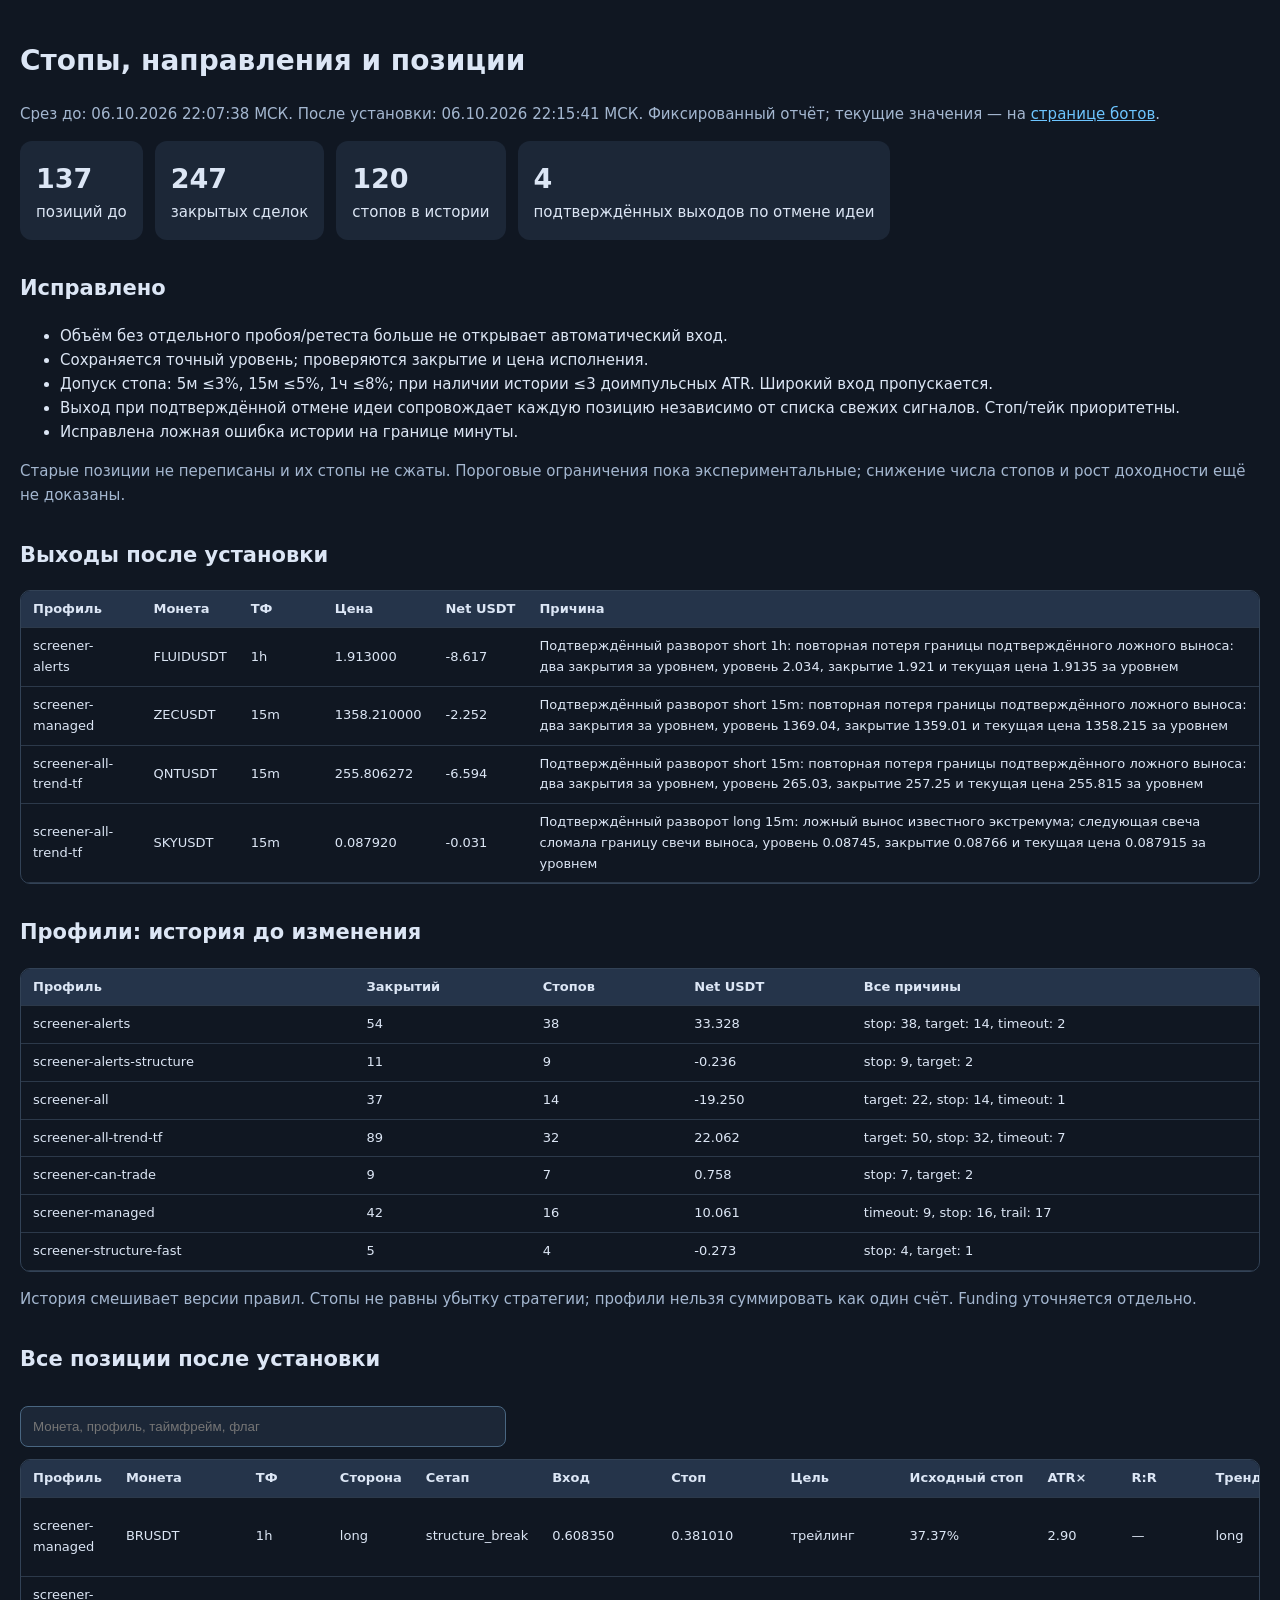
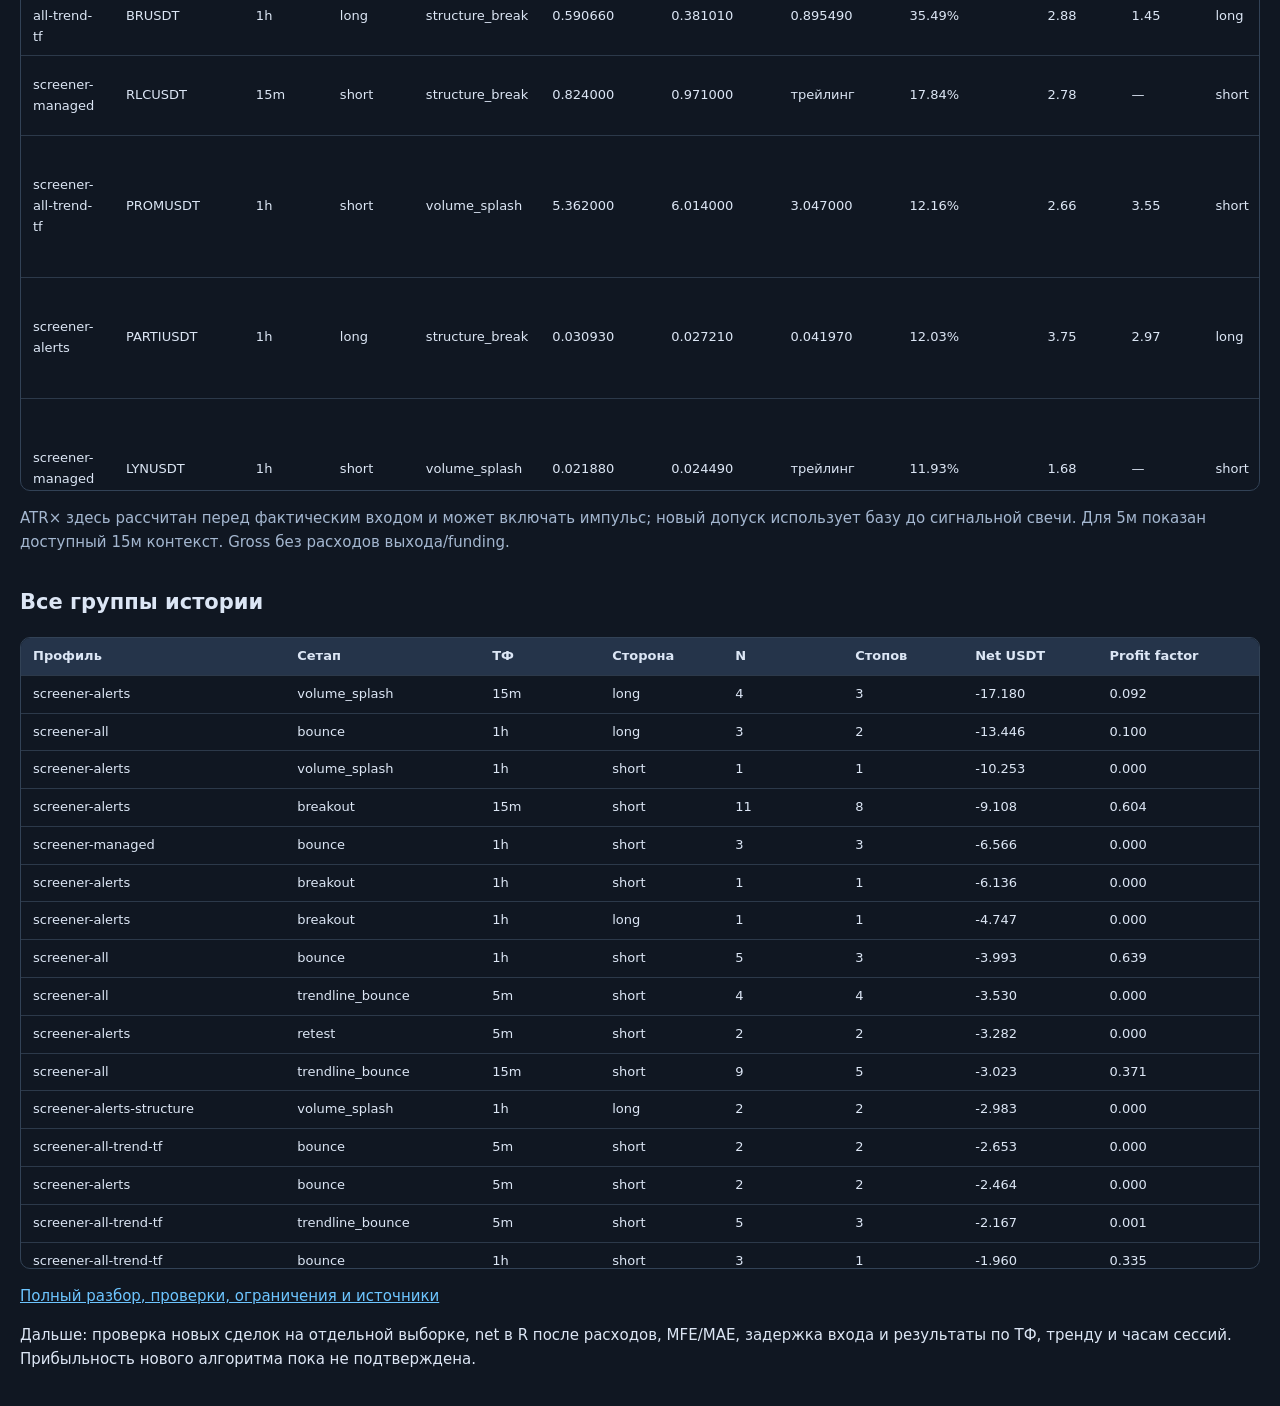
==== docs/position-review.html @ 9da2d91a "Propagate trigger levels, reject oversized chart setups and publish position audit" ====
<!doctype html><html lang="ru"><meta charset="utf-8"><meta name="viewport" content="width=device-width,initial-scale=1"><title>Проверка стопов и позиций</title><style>body{margin:0;background:#101722;color:#dce6f5;font:15px/1.6 system-ui}main{max-width:1440px;margin:auto;padding:20px}a{color:#6dc5ff}h1{font-size:28px}h2{font-size:21px;margin-top:32px}.cards{display:flex;gap:12px;flex-wrap:wrap}.card{padding:16px;background:#1c2737;border-radius:12px}.card b{display:block;font-size:27px}.scroll{overflow:auto;max-height:70vh;border:1px solid #324256;border-radius:10px}table{border-collapse:collapse;width:100%;font-size:13px}th{position:sticky;top:0;background:#25344a;text-align:left;white-space:nowrap}td,th{padding:8px 12px;border-bottom:1px solid #2c394a}td{min-width:60px}tbody tr:hover{background:#25344a}input{padding:12px;background:#1c2737;color:white;border:1px solid #496681;border-radius:8px;margin:12px 0;width:min(90%,460px)}.note{color:#a4b7d0}</style><script src="/nav.js"></script><main><h1>Стопы, направления и позиции</h1><p class="note">Срез до: 06.10.2026 22:07:38 МСК. После установки: 06.10.2026 22:15:41 МСК. Фиксированный отчёт; текущие значения — на <a href="/bots.html">странице ботов</a>.</p><div class="cards"><div class="card"><b>137</b>позиций до</div><div class="card"><b>247</b>закрытых сделок</div><div class="card"><b>120</b>стопов в истории</div><div class="card"><b>4</b>подтверждённых выходов по отмене идеи</div></div><h2>Исправлено</h2><ul><li>Объём без отдельного пробоя/ретеста больше не открывает автоматический вход.</li><li>Сохраняется точный уровень; проверяются закрытие и цена исполнения.</li><li>Допуск стопа: 5м ≤3%, 15м ≤5%, 1ч ≤8%; при наличии истории ≤3 доимпульсных ATR. Широкий вход пропускается.</li><li>Выход при подтверждённой отмене идеи сопровождает каждую позицию независимо от списка свежих сигналов. Стоп/тейк приоритетны.</li><li>Исправлена ложная ошибка истории на границе минуты.</li></ul><p class="note">Старые позиции не переписаны и их стопы не сжаты. Пороговые ограничения пока экспериментальные; снижение числа стопов и рост доходности ещё не доказаны.</p><h2>Выходы после установки</h2><div class="scroll"><table><thead><tr><th>Профиль</th><th>Монета</th><th>ТФ</th><th>Цена</th><th>Net USDT</th><th>Причина</th></tr></thead><tbody><tr><td>screener-alerts</td><td>FLUIDUSDT</td><td>1h</td><td>1.913000</td><td>-8.617</td><td>Подтверждённый разворот short 1h: повторная потеря границы подтверждённого ложного выноса: два закрытия за уровнем, уровень 2.034, закрытие 1.921 и текущая цена 1.9135 за уровнем</td></tr><tr><td>screener-managed</td><td>ZECUSDT</td><td>15m</td><td>1358.210000</td><td>-2.252</td><td>Подтверждённый разворот short 15m: повторная потеря границы подтверждённого ложного выноса: два закрытия за уровнем, уровень 1369.04, закрытие 1359.01 и текущая цена 1358.215 за уровнем</td></tr><tr><td>screener-all-trend-tf</td><td>QNTUSDT</td><td>15m</td><td>255.806272</td><td>-6.594</td><td>Подтверждённый разворот short 15m: повторная потеря границы подтверждённого ложного выноса: два закрытия за уровнем, уровень 265.03, закрытие 257.25 и текущая цена 255.815 за уровнем</td></tr><tr><td>screener-all-trend-tf</td><td>SKYUSDT</td><td>15m</td><td>0.087920</td><td>-0.031</td><td>Подтверждённый разворот long 15m: ложный вынос известного экстремума; следующая свеча сломала границу свечи выноса, уровень 0.08745, закрытие 0.08766 и текущая цена 0.087915 за уровнем</td></tr></tbody></table></div><h2>Профили: история до изменения</h2><div class="scroll"><table><thead><tr><th>Профиль</th><th>Закрытий</th><th>Стопов</th><th>Net USDT</th><th>Все причины</th></tr></thead><tbody><tr><td>screener-alerts</td><td>54</td><td>38</td><td>33.328</td><td>stop: 38, target: 14, timeout: 2</td></tr><tr><td>screener-alerts-structure</td><td>11</td><td>9</td><td>-0.236</td><td>stop: 9, target: 2</td></tr><tr><td>screener-all</td><td>37</td><td>14</td><td>-19.250</td><td>target: 22, stop: 14, timeout: 1</td></tr><tr><td>screener-all-trend-tf</td><td>89</td><td>32</td><td>22.062</td><td>target: 50, stop: 32, timeout: 7</td></tr><tr><td>screener-can-trade</td><td>9</td><td>7</td><td>0.758</td><td>stop: 7, target: 2</td></tr><tr><td>screener-managed</td><td>42</td><td>16</td><td>10.061</td><td>timeout: 9, stop: 16, trail: 17</td></tr><tr><td>screener-structure-fast</td><td>5</td><td>4</td><td>-0.273</td><td>stop: 4, target: 1</td></tr></tbody></table></div><p class="note">История смешивает версии правил. Стопы не равны убытку стратегии; профили нельзя суммировать как один счёт. Funding уточняется отдельно.</p><h2>Все позиции после установки</h2><input id="filter" placeholder="Монета, профиль, таймфрейм, флаг" aria-label="Фильтр позиций"><div id="positions"><div class="scroll"><table><thead><tr><th>Профиль</th><th>Монета</th><th>ТФ</th><th>Сторона</th><th>Сетап</th><th>Вход</th><th>Стоп</th><th>Цель</th><th>Исходный стоп</th><th>ATR×</th><th>R:R</th><th>Тренд</th><th>Gross USDT</th><th>Флаги</th></tr></thead><tbody><tr><td>screener-managed</td><td>BRUSDT</td><td>1h</td><td>long</td><td>structure_break</td><td>0.608350</td><td>0.381010</td><td>трейлинг</td><td>37.37%</td><td>2.90</td><td>—</td><td>long</td><td>-0.032</td><td>старый стоп шире нового лимита</td></tr><tr><td>screener-all-trend-tf</td><td>BRUSDT</td><td>1h</td><td>long</td><td>structure_break</td><td>0.590660</td><td>0.381010</td><td>0.895490</td><td>35.49%</td><td>2.88</td><td>1.45</td><td>long</td><td>0.119</td><td>старый стоп шире нового лимита</td></tr><tr><td>screener-managed</td><td>RLCUSDT</td><td>15m</td><td>short</td><td>structure_break</td><td>0.824000</td><td>0.971000</td><td>трейлинг</td><td>17.84%</td><td>2.78</td><td>—</td><td>short</td><td>0.011</td><td>старый стоп шире нового лимита</td></tr><tr><td>screener-all-trend-tf</td><td>PROMUSDT</td><td>1h</td><td>short</td><td>volume_splash</td><td>5.362000</td><td>6.014000</td><td>3.047000</td><td>12.16%</td><td>2.66</td><td>3.55</td><td>short</td><td>0.070</td><td>старый стоп шире нового лимита; старый вход только по объёму</td></tr><tr><td>screener-alerts</td><td>PARTIUSDT</td><td>1h</td><td>long</td><td>structure_break</td><td>0.030930</td><td>0.027210</td><td>0.041970</td><td>12.03%</td><td>3.75</td><td>2.97</td><td>long</td><td>6.973</td><td>старый стоп шире нового лимита; стоп &gt;3 ATR в срезе аудита</td></tr><tr><td>screener-managed</td><td>LYNUSDT</td><td>1h</td><td>short</td><td>volume_splash</td><td>0.021880</td><td>0.024490</td><td>трейлинг</td><td>11.93%</td><td>1.68</td><td>—</td><td>short</td><td>0.025</td><td>старый стоп шире нового лимита; старый вход только по объёму</td></tr><tr><td>screener-managed</td><td>ORCAUSDT</td><td>1h</td><td>long</td><td>volume_splash</td><td>2.880000</td><td>2.566000</td><td>трейлинг</td><td>10.90%</td><td>1.59</td><td>—</td><td>long</td><td>0.044</td><td>старый стоп шире нового лимита; старый вход только по объёму</td></tr><tr><td>screener-all-trend-tf</td><td>ORCAUSDT</td><td>1h</td><td>long</td><td>volume_splash</td><td>2.848000</td><td>2.566000</td><td>4.382000</td><td>9.90%</td><td>1.56</td><td>5.44</td><td>long</td><td>0.092</td><td>старый стоп шире нового лимита; старый вход только по объёму</td></tr><tr><td>screener-all-trend-tf</td><td>龙虾USDT</td><td>1h</td><td>long</td><td>breakout</td><td>0.056410</td><td>0.051190</td><td>0.066000</td><td>9.25%</td><td>1.94</td><td>1.84</td><td>long</td><td>0.031</td><td>старый стоп шире нового лимита</td></tr><tr><td>screener-managed</td><td>龙虾USDT</td><td>1h</td><td>long</td><td>breakout</td><td>0.056310</td><td>0.051190</td><td>трейлинг</td><td>9.09%</td><td>1.90</td><td>—</td><td>long</td><td>0.178</td><td>старый стоп шире нового лимита</td></tr><tr><td>screener-all-trend-tf</td><td>GRIFFAINUSDT</td><td>1h</td><td>long</td><td>volume_splash</td><td>0.024826</td><td>0.022762</td><td>0.038198</td><td>8.31%</td><td>1.59</td><td>6.48</td><td>long</td><td>0.002</td><td>старый стоп шире нового лимита; старый вход только по объёму</td></tr><tr><td>screener-all-trend-tf</td><td>CAPUSDT</td><td>1h</td><td>long</td><td>breakout</td><td>0.086320</td><td>0.079690</td><td>0.127020</td><td>7.68%</td><td>0.86</td><td>6.14</td><td>long</td><td>-0.066</td><td>нет перечисленных флагов</td></tr><tr><td>screener-managed</td><td>GRIFFAINUSDT</td><td>1h</td><td>long</td><td>volume_splash</td><td>0.024225</td><td>0.022762</td><td>трейлинг</td><td>6.04%</td><td>1.01</td><td>—</td><td>long</td><td>0.141</td><td>старый вход только по объёму</td></tr><tr><td>screener-alerts</td><td>MAGMAUSDT</td><td>1h</td><td>long</td><td>structure_break</td><td>0.215370</td><td>0.202600</td><td>0.263990</td><td>5.93%</td><td>1.49</td><td>3.81</td><td>flat</td><td>0.015</td><td>нет перечисленных флагов</td></tr><tr><td>screener-alerts-structure</td><td>MAGMAUSDT</td><td>1h</td><td>long</td><td>structure_break</td><td>0.215370</td><td>0.202600</td><td>0.263990</td><td>5.93%</td><td>1.49</td><td>3.81</td><td>flat</td><td>0.014</td><td>нет перечисленных флагов</td></tr><tr><td>screener-managed</td><td>TRBUSDT</td><td>1h</td><td>long</td><td>volume_splash</td><td>23.196000</td><td>21.854000</td><td>трейлинг</td><td>5.79%</td><td>1.83</td><td>—</td><td>long</td><td>0.000</td><td>старый вход только по объёму</td></tr><tr><td>screener-all-trend-tf</td><td>EDUUSDT</td><td>15m</td><td>long</td><td>breakout</td><td>0.068830</td><td>0.065330</td><td>0.077920</td><td>5.08%</td><td>1.98</td><td>2.60</td><td>long</td><td>0.049</td><td>старый стоп шире нового лимита</td></tr><tr><td>screener-all-trend-tf</td><td>PONSUSDT</td><td>1h</td><td>long</td><td>breakout</td><td>0.417300</td><td>0.397500</td><td>0.430000</td><td>4.74%</td><td>1.72</td><td>0.64</td><td>long</td><td>-0.000</td><td>нет перечисленных флагов</td></tr><tr><td>screener-all-trend-tf</td><td>NIGHTUSDT</td><td>15m</td><td>short</td><td>structure_break</td><td>0.048400</td><td>0.050490</td><td>0.045910</td><td>4.32%</td><td>3.31</td><td>1.19</td><td>flat</td><td>-0.004</td><td>стоп &gt;3 ATR в срезе аудита</td></tr><tr><td>screener-managed</td><td>NIGHTUSDT</td><td>15m</td><td>short</td><td>structure_break</td><td>0.048410</td><td>0.050490</td><td>трейлинг</td><td>4.30%</td><td>3.45</td><td>—</td><td>flat</td><td>-0.001</td><td>стоп &gt;3 ATR в срезе аудита</td></tr><tr><td>screener-managed</td><td>PONSUSDT</td><td>1h</td><td>long</td><td>breakout</td><td>0.414400</td><td>0.397500</td><td>трейлинг</td><td>4.08%</td><td>1.47</td><td>—</td><td>long</td><td>-0.051</td><td>нет перечисленных флагов</td></tr><tr><td>screener-managed</td><td>ETHFIUSDT</td><td>1h</td><td>long</td><td>breakout</td><td>0.773100</td><td>0.743800</td><td>трейлинг</td><td>3.79%</td><td>1.78</td><td>—</td><td>long</td><td>-0.009</td><td>нет перечисленных флагов</td></tr><tr><td>screener-all-trend-tf</td><td>METUSDT</td><td>1h</td><td>long</td><td>breakout</td><td>0.332400</td><td>0.320100</td><td>0.344400</td><td>3.70%</td><td>1.38</td><td>0.98</td><td>long</td><td>0.046</td><td>нет перечисленных флагов</td></tr><tr><td>screener-all-trend-tf</td><td>TRBUSDT</td><td>1h</td><td>long</td><td>volume_splash</td><td>23.126000</td><td>22.282000</td><td>24.498000</td><td>3.65%</td><td>1.45</td><td>1.63</td><td>long</td><td>0.015</td><td>старый вход только по объёму</td></tr><tr><td>screener-can-trade</td><td>LYNUSDT</td><td>1h</td><td>short</td><td>breakout</td><td>0.021800</td><td>0.022580</td><td>0.019133</td><td>3.58%</td><td>0.48</td><td>3.42</td><td>short</td><td>0.863</td><td>нет перечисленных флагов</td></tr><tr><td>screener-managed</td><td>QNTUSDT</td><td>15m</td><td>long</td><td>structure_break</td><td>261.330000</td><td>252.210000</td><td>трейлинг</td><td>3.49%</td><td>3.50</td><td>—</td><td>short</td><td>-0.001</td><td>стоп &gt;3 ATR в срезе аудита; против текущего EMA-тренда</td></tr><tr><td>screener-all-trend-tf</td><td>WLDUSDT</td><td>15m</td><td>short</td><td>structure_break</td><td>0.549100</td><td>0.568200</td><td>0.530200</td><td>3.48%</td><td>3.04</td><td>0.99</td><td>flat</td><td>-0.005</td><td>стоп &gt;3 ATR в срезе аудита</td></tr><tr><td>screener-all</td><td>AAVEUSDT</td><td>1h</td><td>short</td><td>bounce</td><td>183.160000</td><td>189.366408</td><td>177.850000</td><td>3.39%</td><td>2.35</td><td>0.86</td><td>flat</td><td>2.025</td><td>нет перечисленных флагов</td></tr><tr><td>screener-managed</td><td>TIAUSDT</td><td>15m</td><td>long</td><td>structure_break</td><td>0.474100</td><td>0.458400</td><td>трейлинг</td><td>3.31%</td><td>3.81</td><td>—</td><td>long</td><td>0.000</td><td>стоп &gt;3 ATR в срезе аудита</td></tr><tr><td>screener-managed</td><td>WLDUSDT</td><td>15m</td><td>short</td><td>structure_break</td><td>0.550000</td><td>0.568200</td><td>трейлинг</td><td>3.31%</td><td>2.90</td><td>—</td><td>flat</td><td>-0.007</td><td>нет перечисленных флагов</td></tr><tr><td>screener-all-trend-tf</td><td>APTUSDT</td><td>1h</td><td>long</td><td>retest</td><td>0.841500</td><td>0.813678</td><td>0.851700</td><td>3.31%</td><td>2.33</td><td>0.37</td><td>long</td><td>-0.003</td><td>нет перечисленных флагов</td></tr><tr><td>screener-all-trend-tf</td><td>TAOUSDT</td><td>1h</td><td>short</td><td>bounce</td><td>302.660000</td><td>311.938523</td><td>281.750000</td><td>3.07%</td><td>2.78</td><td>2.25</td><td>flat</td><td>-0.004</td><td>нет перечисленных флагов</td></tr><tr><td>screener-alerts</td><td>LYNUSDT</td><td>5m</td><td>short</td><td>breakout</td><td>0.021170</td><td>0.021780</td><td>0.019602</td><td>2.88%</td><td>2.02</td><td>2.57</td><td>short</td><td>3.104</td><td>нет перечисленных флагов</td></tr><tr><td>screener-managed</td><td>ZROUSDT</td><td>1h</td><td>long</td><td>retest</td><td>2.236200</td><td>2.172079</td><td>трейлинг</td><td>2.87%</td><td>1.18</td><td>—</td><td>long</td><td>0.040</td><td>нет перечисленных флагов</td></tr><tr><td>screener-managed</td><td>ARBUSDT</td><td>15m</td><td>long</td><td>structure_break</td><td>0.204120</td><td>0.198310</td><td>трейлинг</td><td>2.85%</td><td>3.28</td><td>—</td><td>long</td><td>0.007</td><td>стоп &gt;3 ATR в срезе аудита</td></tr><tr><td>screener-managed</td><td>MAGMAUSDT</td><td>15m</td><td>short</td><td>retest</td><td>0.215420</td><td>0.221521</td><td>трейлинг</td><td>2.83%</td><td>2.47</td><td>—</td><td>short</td><td>-0.013</td><td>нет перечисленных флагов</td></tr><tr><td>screener-managed</td><td>PENGUUSDT</td><td>15m</td><td>short</td><td>structure_break</td><td>0.009362</td><td>0.009627</td><td>трейлинг</td><td>2.83%</td><td>3.68</td><td>—</td><td>short</td><td>-0.003</td><td>стоп &gt;3 ATR в срезе аудита</td></tr><tr><td>screener-all-trend-tf</td><td>MAGMAUSDT</td><td>15m</td><td>short</td><td>retest</td><td>0.215430</td><td>0.221521</td><td>0.213207</td><td>2.83%</td><td>2.57</td><td>0.36</td><td>short</td><td>-0.013</td><td>нет перечисленных флагов</td></tr><tr><td>screener-all-trend-tf</td><td>USUSDT</td><td>15m</td><td>long</td><td>retest</td><td>0.014745</td><td>0.014332</td><td>0.015376</td><td>2.80%</td><td>0.93</td><td>1.53</td><td>long</td><td>-0.011</td><td>нет перечисленных флагов</td></tr><tr><td>screener-managed</td><td>SANDUSDT</td><td>15m</td><td>long</td><td>structure_break</td><td>0.066640</td><td>0.064810</td><td>трейлинг</td><td>2.75%</td><td>3.42</td><td>—</td><td>flat</td><td>-0.004</td><td>стоп &gt;3 ATR в срезе аудита</td></tr><tr><td>screener-managed</td><td>USUSDT</td><td>15m</td><td>long</td><td>retest</td><td>0.014726</td><td>0.014332</td><td>трейлинг</td><td>2.68%</td><td>0.89</td><td>—</td><td>long</td><td>-0.003</td><td>нет перечисленных флагов</td></tr><tr><td>screener-all-trend-tf</td><td>GRASSUSDT</td><td>1h</td><td>short</td><td>breakout</td><td>0.681800</td><td>0.699600</td><td>0.679750</td><td>2.61%</td><td>1.15</td><td>0.12</td><td>short</td><td>-0.000</td><td>нет перечисленных флагов</td></tr><tr><td>screener-all-trend-tf</td><td>VIRTUALUSDT</td><td>1h</td><td>short</td><td>breakout</td><td>0.813800</td><td>0.834900</td><td>0.805800</td><td>2.59%</td><td>2.07</td><td>0.38</td><td>short</td><td>0.024</td><td>нет перечисленных флагов</td></tr><tr><td>screener-all-trend-tf</td><td>ZROUSDT</td><td>1h</td><td>long</td><td>retest</td><td>2.217300</td><td>2.161700</td><td>2.374100</td><td>2.51%</td><td>1.04</td><td>2.82</td><td>long</td><td>0.085</td><td>нет перечисленных флагов</td></tr><tr><td>screener-managed</td><td>EDUUSDT</td><td>15m</td><td>long</td><td>retest</td><td>0.068740</td><td>0.067022</td><td>трейлинг</td><td>2.50%</td><td>0.83</td><td>—</td><td>long</td><td>0.053</td><td>нет перечисленных флагов</td></tr><tr><td>screener-all-trend-tf</td><td>ZECUSDT</td><td>15m</td><td>short</td><td>structure_break</td><td>1343.670000</td><td>1377.200000</td><td>1317.000000</td><td>2.50%</td><td>3.23</td><td>0.80</td><td>flat</td><td>-0.000</td><td>стоп &gt;3 ATR в срезе аудита</td></tr><tr><td>screener-all-trend-tf</td><td>PUMPUSDT</td><td>1h</td><td>short</td><td>breakout</td><td>0.006188</td><td>0.006340</td><td>0.006096</td><td>2.46%</td><td>1.22</td><td>0.61</td><td>short</td><td>-0.032</td><td>нет перечисленных флагов</td></tr><tr><td>screener-all-trend-tf</td><td>CRVUSDT</td><td>15m</td><td>short</td><td>structure_break</td><td>0.359500</td><td>0.368200</td><td>0.356500</td><td>2.42%</td><td>3.66</td><td>0.34</td><td>flat</td><td>-0.038</td><td>стоп &gt;3 ATR в срезе аудита</td></tr><tr><td>screener-managed</td><td>POLUSDT</td><td>15m</td><td>short</td><td>structure_break</td><td>0.107690</td><td>0.110200</td><td>трейлинг</td><td>2.33%</td><td>3.57</td><td>—</td><td>—</td><td>0.000</td><td>стоп &gt;3 ATR в срезе аудита</td></tr><tr><td>screener-alerts</td><td>CTUSDT</td><td>1h</td><td>short</td><td>retest</td><td>0.398204</td><td>0.407226</td><td>0.342032</td><td>2.27%</td><td>0.80</td><td>6.23</td><td>short</td><td>14.870</td><td>нет перечисленных флагов</td></tr><tr><td>screener-all-trend-tf</td><td>AEROUSDT</td><td>1h</td><td>short</td><td>volume_splash</td><td>0.803100</td><td>0.820300</td><td>0.756600</td><td>2.14%</td><td>1.37</td><td>2.70</td><td>short</td><td>-0.023</td><td>старый вход только по объёму</td></tr><tr><td>screener-all-trend-tf</td><td>PENGUUSDT</td><td>1h</td><td>short</td><td>breakout</td><td>0.009375</td><td>0.009573</td><td>0.009310</td><td>2.11%</td><td>1.55</td><td>0.33</td><td>short</td><td>0.004</td><td>нет перечисленных флагов</td></tr><tr><td>screener-all-trend-tf</td><td>FARTCOINUSDT</td><td>1h</td><td>short</td><td>breakout</td><td>0.172200</td><td>0.175729</td><td>0.170633</td><td>2.05%</td><td>1.17</td><td>0.44</td><td>short</td><td>0.021</td><td>нет перечисленных флагов</td></tr><tr><td>screener-managed</td><td>ASTERUSDT</td><td>1h</td><td>long</td><td>retest</td><td>0.741800</td><td>0.726804</td><td>трейлинг</td><td>2.02%</td><td>1.81</td><td>—</td><td>long</td><td>-0.011</td><td>нет перечисленных флагов</td></tr><tr><td>screener-all-trend-tf</td><td>TIAUSDT</td><td>15m</td><td>long</td><td>retest</td><td>0.480600</td><td>0.471166</td><td>0.484800</td><td>1.96%</td><td>1.76</td><td>0.45</td><td>long</td><td>0.000</td><td>нет перечисленных флагов</td></tr><tr><td>screener-managed</td><td>C98USDT</td><td>5m</td><td>short</td><td>breakout</td><td>0.017960</td><td>0.017960</td><td>трейлинг</td><td>1.95%</td><td>1.80</td><td>—</td><td>short</td><td>0.021</td><td>нет перечисленных флагов</td></tr><tr><td>screener-managed</td><td>AKEUSDT</td><td>1h</td><td>short</td><td>retest</td><td>0.029671</td><td>0.030243</td><td>трейлинг</td><td>1.93%</td><td>1.20</td><td>—</td><td>short</td><td>0.054</td><td>нет перечисленных флагов</td></tr><tr><td>screener-managed</td><td>METUSDT</td><td>1h</td><td>long</td><td>breakout</td><td>0.336900</td><td>0.330600</td><td>трейлинг</td><td>1.87%</td><td>0.61</td><td>—</td><td>long</td><td>-0.022</td><td>нет перечисленных флагов</td></tr><tr><td>screener-all-trend-tf</td><td>SUIUSDT</td><td>15m</td><td>short</td><td>retest</td><td>1.180100</td><td>1.201761</td><td>1.172867</td><td>1.84%</td><td>2.38</td><td>0.33</td><td>flat</td><td>-0.000</td><td>нет перечисленных флагов</td></tr><tr><td>screener-managed</td><td>GRASSUSDT</td><td>1h</td><td>short</td><td>breakout</td><td>0.687000</td><td>0.699600</td><td>трейлинг</td><td>1.83%</td><td>0.80</td><td>—</td><td>short</td><td>-0.015</td><td>нет перечисленных флагов</td></tr><tr><td>screener-all-trend-tf</td><td>ATOMUSDT</td><td>1h</td><td>short</td><td>retest</td><td>1.795000</td><td>1.827344</td><td>1.764000</td><td>1.80%</td><td>1.92</td><td>0.96</td><td>—</td><td>0.023</td><td>нет перечисленных флагов</td></tr><tr><td>screener-all-trend-tf</td><td>JUPUSDT</td><td>15m</td><td>long</td><td>retest</td><td>0.354900</td><td>0.348548</td><td>0.374100</td><td>1.79%</td><td>1.39</td><td>3.02</td><td>flat</td><td>-0.002</td><td>нет перечисленных флагов</td></tr><tr><td>screener-managed</td><td>VVVUSDT</td><td>1h</td><td>short</td><td>breakout</td><td>27.369000</td><td>27.858673</td><td>трейлинг</td><td>1.79%</td><td>1.01</td><td>—</td><td>short</td><td>-0.004</td><td>нет перечисленных флагов</td></tr><tr><td>screener-alerts</td><td>STRKUSDT</td><td>1h</td><td>short</td><td>breakout</td><td>0.051020</td><td>0.051900</td><td>0.047975</td><td>1.72%</td><td>1.17</td><td>3.46</td><td>short</td><td>-0.009</td><td>нет перечисленных флагов</td></tr><tr><td>screener-alerts-structure</td><td>STRKUSDT</td><td>1h</td><td>short</td><td>breakout</td><td>0.051020</td><td>0.051900</td><td>0.047975</td><td>1.72%</td><td>1.17</td><td>3.46</td><td>short</td><td>-0.009</td><td>нет перечисленных флагов</td></tr><tr><td>screener-managed</td><td>BOMEUSDT</td><td>15m</td><td>short</td><td>retest</td><td>0.000997</td><td>0.001014</td><td>трейлинг</td><td>1.66%</td><td>1.95</td><td>—</td><td>short</td><td>-0.015</td><td>нет перечисленных флагов</td></tr><tr><td>screener-managed</td><td>STRKUSDT</td><td>15m</td><td>short</td><td>retest</td><td>0.050710</td><td>0.051533</td><td>трейлинг</td><td>1.62%</td><td>2.18</td><td>—</td><td>short</td><td>-0.039</td><td>нет перечисленных флагов</td></tr><tr><td>screener-all-trend-tf</td><td>LSKUSDT</td><td>15m</td><td>short</td><td>retest</td><td>0.249940</td><td>0.253992</td><td>0.246470</td><td>1.62%</td><td>2.07</td><td>0.86</td><td>short</td><td>0.000</td><td>нет перечисленных флагов</td></tr><tr><td>screener-all-trend-tf</td><td>AVAXUSDT</td><td>15m</td><td>long</td><td>retest</td><td>11.524000</td><td>11.341574</td><td>11.691000</td><td>1.58%</td><td>2.35</td><td>0.92</td><td>flat</td><td>-0.029</td><td>нет перечисленных флагов</td></tr><tr><td>screener-all-trend-tf</td><td>JTOUSDT</td><td>15m</td><td>short</td><td>retest</td><td>0.551300</td><td>0.559990</td><td>0.549200</td><td>1.58%</td><td>1.30</td><td>0.24</td><td>short</td><td>0.010</td><td>нет перечисленных флагов</td></tr><tr><td>screener-managed</td><td>ETHUSDT</td><td>1h</td><td>long</td><td>bounce</td><td>2713.920000</td><td>2671.545578</td><td>трейлинг</td><td>1.56%</td><td>3.78</td><td>—</td><td>short</td><td>-2.003</td><td>стоп &gt;3 ATR в срезе аудита; против текущего EMA-тренда</td></tr><tr><td>screener-all</td><td>1000SHIBUSDT</td><td>1h</td><td>short</td><td>bounce</td><td>0.005966</td><td>0.006056</td><td>0.005492</td><td>1.50%</td><td>1.40</td><td>5.29</td><td>short</td><td>6.012</td><td>нет перечисленных флагов</td></tr><tr><td>screener-managed</td><td>VTHOUSDT</td><td>1h</td><td>long</td><td>retest</td><td>0.000725</td><td>0.000714</td><td>трейлинг</td><td>1.49%</td><td>0.44</td><td>—</td><td>flat</td><td>-0.011</td><td>нет перечисленных флагов</td></tr><tr><td>screener-managed</td><td>BTCUSDT</td><td>1h</td><td>long</td><td>retest</td><td>86238.000000</td><td>84955.218839</td><td>трейлинг</td><td>1.49%</td><td>3.67</td><td>—</td><td>short</td><td>-0.000</td><td>стоп &gt;3 ATR в срезе аудита; против текущего EMA-тренда</td></tr><tr><td>screener-all-trend-tf</td><td>ENAUSDT</td><td>1h</td><td>short</td><td>breakout</td><td>0.235650</td><td>0.239140</td><td>0.233660</td><td>1.48%</td><td>1.00</td><td>0.57</td><td>short</td><td>-0.044</td><td>нет перечисленных флагов</td></tr><tr><td>screener-all-trend-tf</td><td>POLUSDT</td><td>1h</td><td>short</td><td>breakout</td><td>0.107070</td><td>0.108643</td><td>0.105475</td><td>1.47%</td><td>1.26</td><td>1.01</td><td>—</td><td>-0.000</td><td>нет перечисленных флагов</td></tr><tr><td>screener-all-trend-tf</td><td>VVVUSDT</td><td>1h</td><td>short</td><td>breakout</td><td>27.478000</td><td>27.858673</td><td>27.178000</td><td>1.39%</td><td>0.76</td><td>0.79</td><td>short</td><td>0.015</td><td>нет перечисленных флагов</td></tr><tr><td>screener-all-trend-tf</td><td>STRKUSDT</td><td>15m</td><td>short</td><td>breakout</td><td>0.050970</td><td>0.051660</td><td>0.049580</td><td>1.35%</td><td>1.74</td><td>2.01</td><td>short</td><td>-0.014</td><td>нет перечисленных флагов</td></tr><tr><td>screener-managed</td><td>FETUSDT</td><td>15m</td><td>short</td><td>retest</td><td>0.241400</td><td>0.244637</td><td>трейлинг</td><td>1.34%</td><td>1.90</td><td>—</td><td>short</td><td>0.002</td><td>нет перечисленных флагов</td></tr><tr><td>screener-managed</td><td>JTOUSDT</td><td>15m</td><td>short</td><td>retest</td><td>0.552600</td><td>0.559990</td><td>трейлинг</td><td>1.34%</td><td>1.11</td><td>—</td><td>short</td><td>0.021</td><td>нет перечисленных флагов</td></tr><tr><td>screener-all-trend-tf</td><td>MUBARAKUSDT</td><td>5m</td><td>long</td><td>retest</td><td>0.076480</td><td>0.075474</td><td>0.076620</td><td>1.32%</td><td>2.74</td><td>0.14</td><td>long</td><td>-0.000</td><td>нет перечисленных флагов</td></tr><tr><td>screener-managed</td><td>LINKUSDT</td><td>15m</td><td>short</td><td>retest</td><td>13.925000</td><td>14.107132</td><td>трейлинг</td><td>1.31%</td><td>2.54</td><td>—</td><td>flat</td><td>-0.000</td><td>нет перечисленных флагов</td></tr><tr><td>screener-all</td><td>BTCUSDT</td><td>1h</td><td>long</td><td>bounce</td><td>85682.000000</td><td>84589.832636</td><td>86969.866667</td><td>1.27%</td><td>3.58</td><td>1.18</td><td>short</td><td>-0.462</td><td>стоп &gt;3 ATR в срезе аудита; против текущего EMA-тренда</td></tr><tr><td>screener-all-trend-tf</td><td>LTCUSDT</td><td>1h</td><td>short</td><td>breakout</td><td>68.980000</td><td>69.833147</td><td>67.965000</td><td>1.24%</td><td>1.96</td><td>1.19</td><td>short</td><td>-0.006</td><td>нет перечисленных флагов</td></tr><tr><td>screener-managed</td><td>PAXGUSDT</td><td>1h</td><td>long</td><td>bounce</td><td>4168.620000</td><td>4117.365787</td><td>трейлинг</td><td>1.23%</td><td>3.46</td><td>—</td><td>long</td><td>0.002</td><td>стоп &gt;3 ATR в срезе аудита</td></tr><tr><td>screener-managed</td><td>SUIUSDT</td><td>15m</td><td>short</td><td>retest</td><td>1.187400</td><td>1.201761</td><td>трейлинг</td><td>1.21%</td><td>2.35</td><td>—</td><td>flat</td><td>0.015</td><td>нет перечисленных флагов</td></tr><tr><td>screener-managed</td><td>XLMUSDT</td><td>15m</td><td>short</td><td>retest</td><td>0.213190</td><td>0.215763</td><td>трейлинг</td><td>1.21%</td><td>3.24</td><td>—</td><td>short</td><td>0.008</td><td>стоп &gt;3 ATR в срезе аудита</td></tr><tr><td>screener-managed</td><td>HYPEUSDT</td><td>15m</td><td>short</td><td>retest</td><td>91.819000</td><td>92.922270</td><td>трейлинг</td><td>1.20%</td><td>2.62</td><td>—</td><td>flat</td><td>0.012</td><td>нет перечисленных флагов</td></tr><tr><td>screener-managed</td><td>BNBUSDT</td><td>15m</td><td>short</td><td>retest</td><td>781.070000</td><td>790.380311</td><td>трейлинг</td><td>1.19%</td><td>5.90</td><td>—</td><td>short</td><td>0.003</td><td>стоп &gt;3 ATR в срезе аудита</td></tr><tr><td>screener-all-trend-tf</td><td>XAUTUSDT</td><td>1h</td><td>long</td><td>bounce</td><td>4158.720000</td><td>4109.310028</td><td>4209.570000</td><td>1.19%</td><td>3.43</td><td>1.03</td><td>long</td><td>0.175</td><td>стоп &gt;3 ATR в срезе аудита</td></tr><tr><td>screener-managed</td><td>UNIUSDT</td><td>15m</td><td>short</td><td>retest</td><td>8.781000</td><td>8.735795</td><td>трейлинг</td><td>1.18%</td><td>2.15</td><td>—</td><td>short</td><td>0.000</td><td>нет перечисленных флагов</td></tr><tr><td>screener-managed</td><td>DOGEUSDT</td><td>15m</td><td>short</td><td>retest</td><td>0.094140</td><td>0.095229</td><td>трейлинг</td><td>1.16%</td><td>2.88</td><td>—</td><td>short</td><td>0.013</td><td>нет перечисленных флагов</td></tr><tr><td>screener-managed</td><td>牛来USDT</td><td>15m</td><td>long</td><td>retest</td><td>0.079810</td><td>0.078911</td><td>трейлинг</td><td>1.13%</td><td>1.07</td><td>—</td><td>long</td><td>-0.032</td><td>нет перечисленных флагов</td></tr><tr><td>screener-all-trend-tf</td><td>VTHOUSDT</td><td>1h</td><td>long</td><td>retest</td><td>0.000722</td><td>0.000714</td><td>0.000778</td><td>1.12%</td><td>0.31</td><td>6.93</td><td>flat</td><td>0.000</td><td>нет перечисленных флагов</td></tr><tr><td>screener-managed</td><td>LDOUSDT</td><td>15m</td><td>long</td><td>retest</td><td>0.471800</td><td>0.466526</td><td>трейлинг</td><td>1.12%</td><td>1.22</td><td>—</td><td>long</td><td>-0.021</td><td>нет перечисленных флагов</td></tr><tr><td>screener-all-trend-tf</td><td>XLMUSDT</td><td>15m</td><td>short</td><td>retest</td><td>0.213430</td><td>0.215763</td><td>0.210610</td><td>1.09%</td><td>2.14</td><td>1.21</td><td>short</td><td>0.000</td><td>нет перечисленных флагов</td></tr><tr><td>screener-all-trend-tf</td><td>FETUSDT</td><td>15m</td><td>short</td><td>retest</td><td>0.242000</td><td>0.244637</td><td>0.227500</td><td>1.09%</td><td>1.44</td><td>5.50</td><td>short</td><td>0.001</td><td>нет перечисленных флагов</td></tr><tr><td>screener-all-trend-tf</td><td>BNBUSDT</td><td>15m</td><td>short</td><td>retest</td><td>781.930000</td><td>790.380311</td><td>765.245000</td><td>1.08%</td><td>4.99</td><td>1.97</td><td>short</td><td>0.356</td><td>стоп &gt;3 ATR в срезе аудита</td></tr><tr><td>screener-all-trend-tf</td><td>FILUSDT</td><td>1h</td><td>long</td><td>breakout</td><td>1.162900</td><td>1.150525</td><td>1.327600</td><td>1.06%</td><td>0.64</td><td>13.31</td><td>flat</td><td>-0.000</td><td>нет перечисленных флагов</td></tr><tr><td>screener-managed</td><td>FLUIDUSDT</td><td>15m</td><td>short</td><td>retest</td><td>1.921000</td><td>1.941406</td><td>трейлинг</td><td>1.06%</td><td>0.91</td><td>—</td><td>short</td><td>0.026</td><td>нет перечисленных флагов</td></tr><tr><td>screener-all-trend-tf</td><td>DASHUSDT</td><td>5m</td><td>short</td><td>retest</td><td>56.280000</td><td>56.874853</td><td>55.960000</td><td>1.06%</td><td>3.98</td><td>0.54</td><td>short</td><td>-0.000</td><td>стоп &gt;3 ATR в срезе аудита</td></tr><tr><td>screener-all-trend-tf</td><td>XPLUSDT</td><td>1h</td><td>short</td><td>breakout</td><td>0.090470</td><td>0.091420</td><td>0.089070</td><td>1.05%</td><td>0.84</td><td>1.47</td><td>short</td><td>-0.023</td><td>нет перечисленных флагов</td></tr><tr><td>screener-all-trend-tf</td><td>PAXGUSDT</td><td>1h</td><td>long</td><td>bounce</td><td>4160.730000</td><td>4117.365787</td><td>4215.983333</td><td>1.04%</td><td>3.06</td><td>1.27</td><td>long</td><td>0.000</td><td>стоп &gt;3 ATR в срезе аудита</td></tr><tr><td>screener-all-trend-tf</td><td>TRXUSDT</td><td>1h</td><td>long</td><td>bounce</td><td>0.336200</td><td>0.332826</td><td>0.339267</td><td>1.00%</td><td>5.05</td><td>0.91</td><td>flat</td><td>-0.309</td><td>стоп &gt;3 ATR в срезе аудита</td></tr><tr><td>screener-all-trend-tf</td><td>USELESSUSDT</td><td>5m</td><td>short</td><td>breakout</td><td>0.224810</td><td>0.226970</td><td>0.222575</td><td>0.96%</td><td>1.67</td><td>1.03</td><td>short</td><td>0.009</td><td>нет перечисленных флагов</td></tr><tr><td>screener-managed</td><td>USELESSUSDT</td><td>5m</td><td>short</td><td>breakout</td><td>0.224810</td><td>0.226970</td><td>трейлинг</td><td>0.96%</td><td>1.67</td><td>—</td><td>short</td><td>0.009</td><td>нет перечисленных флагов</td></tr><tr><td>screener-all-trend-tf</td><td>ETHFIUSDT</td><td>15m</td><td>long</td><td>breakout</td><td>0.774400</td><td>0.767040</td><td>0.777000</td><td>0.95%</td><td>0.98</td><td>0.35</td><td>long</td><td>-0.000</td><td>нет перечисленных флагов</td></tr><tr><td>screener-managed</td><td>APTUSDT</td><td>15m</td><td>long</td><td>retest</td><td>0.836200</td><td>0.828276</td><td>трейлинг</td><td>0.95%</td><td>1.13</td><td>—</td><td>long</td><td>0.002</td><td>нет перечисленных флагов</td></tr><tr><td>screener-all-trend-tf</td><td>BCHUSDT</td><td>1h</td><td>short</td><td>breakout</td><td>314.690000</td><td>317.602986</td><td>313.870000</td><td>0.93%</td><td>1.57</td><td>0.28</td><td>flat</td><td>-0.002</td><td>нет перечисленных флагов</td></tr><tr><td>screener-managed</td><td>HBARUSDT</td><td>15m</td><td>long</td><td>bounce</td><td>0.100650</td><td>0.099747</td><td>трейлинг</td><td>0.90%</td><td>2.09</td><td>—</td><td>long</td><td>0.002</td><td>нет перечисленных флагов</td></tr><tr><td>screener-all-trend-tf</td><td>牛来USDT</td><td>15m</td><td>long</td><td>retest</td><td>0.079600</td><td>0.078911</td><td>0.080454</td><td>0.87%</td><td>0.82</td><td>1.24</td><td>long</td><td>-0.019</td><td>нет перечисленных флагов</td></tr><tr><td>screener-managed</td><td>TRXUSDT</td><td>1h</td><td>long</td><td>bounce</td><td>0.336050</td><td>0.333153</td><td>трейлинг</td><td>0.86%</td><td>4.49</td><td>—</td><td>flat</td><td>-0.217</td><td>стоп &gt;3 ATR в срезе аудита</td></tr><tr><td>screener-managed</td><td>INJUSDT</td><td>1h</td><td>long</td><td>breakout</td><td>7.833000</td><td>7.766000</td><td>трейлинг</td><td>0.86%</td><td>0.61</td><td>—</td><td>long</td><td>0.001</td><td>нет перечисленных флагов</td></tr><tr><td>screener-all-trend-tf</td><td>AAVEUSDT</td><td>5m</td><td>long</td><td>retest</td><td>182.500000</td><td>180.944248</td><td>183.460000</td><td>0.85%</td><td>2.74</td><td>0.62</td><td>long</td><td>-0.002</td><td>нет перечисленных флагов</td></tr><tr><td>screener-all-trend-tf</td><td>OPUSDT</td><td>5m</td><td>short</td><td>retest</td><td>0.131460</td><td>0.132566</td><td>0.130910</td><td>0.84%</td><td>2.11</td><td>0.50</td><td>flat</td><td>-0.010</td><td>нет перечисленных флагов</td></tr><tr><td>screener-all-trend-tf</td><td>TRUMPUSDT</td><td>1h</td><td>short</td><td>breakout</td><td>2.012000</td><td>2.028758</td><td>1.994000</td><td>0.83%</td><td>0.85</td><td>1.07</td><td>short</td><td>0.008</td><td>нет перечисленных флагов</td></tr><tr><td>screener-all-trend-tf</td><td>HYPEUSDT</td><td>5m</td><td>short</td><td>retest</td><td>91.961000</td><td>92.719167</td><td>91.468000</td><td>0.82%</td><td>3.66</td><td>0.65</td><td>flat</td><td>0.000</td><td>стоп &gt;3 ATR в срезе аудита</td></tr><tr><td>screener-all</td><td>TRXUSDT</td><td>1h</td><td>long</td><td>bounce</td><td>0.334610</td><td>0.331854</td><td>0.339267</td><td>0.82%</td><td>5.65</td><td>1.69</td><td>flat</td><td>0.641</td><td>стоп &gt;3 ATR в срезе аудита</td></tr><tr><td>screener-all-trend-tf</td><td>LDOUSDT</td><td>15m</td><td>long</td><td>retest</td><td>0.470400</td><td>0.466526</td><td>0.474000</td><td>0.82%</td><td>0.89</td><td>0.93</td><td>long</td><td>-0.006</td><td>нет перечисленных флагов</td></tr><tr><td>screener-managed</td><td>MUBARAKUSDT</td><td>15m</td><td>long</td><td>breakout</td><td>0.076280</td><td>0.075655</td><td>трейлинг</td><td>0.82%</td><td>0.83</td><td>—</td><td>long</td><td>-0.015</td><td>нет перечисленных флагов</td></tr><tr><td>screener-managed</td><td>FILUSDT</td><td>1h</td><td>long</td><td>breakout</td><td>1.160000</td><td>1.150525</td><td>трейлинг</td><td>0.82%</td><td>0.49</td><td>—</td><td>flat</td><td>-0.022</td><td>нет перечисленных флагов</td></tr><tr><td>screener-managed</td><td>PUMPUSDT</td><td>5m</td><td>short</td><td>retest</td><td>0.006219</td><td>0.006268</td><td>трейлинг</td><td>0.79%</td><td>1.69</td><td>—</td><td>short</td><td>-0.006</td><td>нет перечисленных флагов</td></tr><tr><td>screener-alerts-structure</td><td>FLUIDUSDT</td><td>15m</td><td>short</td><td>breakout</td><td>1.927000</td><td>1.942000</td><td>1.864672</td><td>0.78%</td><td>0.66</td><td>4.16</td><td>short</td><td>0.041</td><td>нет перечисленных флагов</td></tr><tr><td>screener-all-trend-tf</td><td>FLUIDUSDT</td><td>15m</td><td>short</td><td>retest</td><td>1.927000</td><td>1.942000</td><td>1.801000</td><td>0.78%</td><td>0.66</td><td>8.40</td><td>short</td><td>0.035</td><td>нет перечисленных флагов</td></tr><tr><td>screener-all-trend-tf</td><td>ICPUSDT</td><td>5m</td><td>short</td><td>retest</td><td>3.422000</td><td>3.446839</td><td>3.404000</td><td>0.73%</td><td>3.02</td><td>0.72</td><td>short</td><td>-0.000</td><td>стоп &gt;3 ATR в срезе аудита</td></tr><tr><td>screener-managed</td><td>FARTCOINUSDT</td><td>5m</td><td>short</td><td>breakout</td><td>0.171500</td><td>0.172744</td><td>трейлинг</td><td>0.73%</td><td>1.91</td><td>—</td><td>short</td><td>-0.000</td><td>нет перечисленных флагов</td></tr><tr><td>screener-managed</td><td>UMAUSDT</td><td>5m</td><td>short</td><td>breakout</td><td>0.436000</td><td>0.436000</td><td>трейлинг</td><td>0.71%</td><td>1.59</td><td>—</td><td>short</td><td>0.008</td><td>нет перечисленных флагов</td></tr><tr><td>screener-all-trend-tf</td><td>ETHUSDT</td><td>1h</td><td>long</td><td>bounce</td><td>2701.590000</td><td>2682.557761</td><td>2779.000000</td><td>0.70%</td><td>1.55</td><td>4.07</td><td>short</td><td>-0.001</td><td>против текущего EMA-тренда</td></tr><tr><td>screener-alerts-structure</td><td>FLUIDUSDT</td><td>5m</td><td>short</td><td>breakout</td><td>1.921000</td><td>1.934328</td><td>1.870656</td><td>0.69%</td><td>1.88</td><td>3.78</td><td>short</td><td>0.026</td><td>нет перечисленных флагов</td></tr><tr><td>screener-all-trend-tf</td><td>INJUSDT</td><td>1h</td><td>long</td><td>breakout</td><td>7.820000</td><td>7.766000</td><td>7.925000</td><td>0.69%</td><td>0.50</td><td>1.94</td><td>long</td><td>0.000</td><td>нет перечисленных флагов</td></tr><tr><td>screener-all-trend-tf</td><td>RAYSOLUSDT</td><td>1h</td><td>long</td><td>volume_splash</td><td>2.204800</td><td>2.189600</td><td>2.557300</td><td>0.69%</td><td>0.38</td><td>23.19</td><td>long</td><td>-0.016</td><td>старый вход только по объёму</td></tr><tr><td>screener-managed</td><td>ICPUSDT</td><td>15m</td><td>short</td><td>retest</td><td>3.428000</td><td>3.451277</td><td>трейлинг</td><td>0.68%</td><td>1.23</td><td>—</td><td>short</td><td>0.009</td><td>нет перечисленных флагов</td></tr><tr><td>screener-all-trend-tf</td><td>ADAUSDT</td><td>5m</td><td>short</td><td>retest</td><td>0.271400</td><td>0.273176</td><td>0.270100</td><td>0.65%</td><td>2.18</td><td>0.73</td><td>short</td><td>0.009</td><td>нет перечисленных флагов</td></tr><tr><td>screener-all-trend-tf</td><td>BOMEUSDT</td><td>5m</td><td>short</td><td>retest</td><td>0.001010</td><td>0.001017</td><td>0.000996</td><td>0.65%</td><td>1.74</td><td>2.22</td><td>short</td><td>0.001</td><td>нет перечисленных флагов</td></tr><tr><td>screener-managed</td><td>SOLUSDT</td><td>5m</td><td>long</td><td>retest</td><td>120.750000</td><td>119.975008</td><td>трейлинг</td><td>0.64%</td><td>3.50</td><td>—</td><td>long</td><td>-0.004</td><td>стоп &gt;3 ATR в срезе аудита</td></tr><tr><td>screener-all</td><td>PAXGUSDT</td><td>1h</td><td>long</td><td>bounce</td><td>4136.770000</td><td>4111.304126</td><td>4215.983333</td><td>0.62%</td><td>3.83</td><td>3.11</td><td>long</td><td>2.103</td><td>стоп &gt;3 ATR в срезе аудита</td></tr><tr><td>screener-all-trend-tf</td><td>NEARUSDT</td><td>5m</td><td>short</td><td>retest</td><td>5.061000</td><td>5.088908</td><td>5.003000</td><td>0.55%</td><td>1.43</td><td>2.08</td><td>flat</td><td>-0.003</td><td>нет перечисленных флагов</td></tr><tr><td>screener-managed</td><td>LTCUSDT</td><td>1h</td><td>short</td><td>breakout</td><td>69.460000</td><td>69.833147</td><td>трейлинг</td><td>0.54%</td><td>0.83</td><td>—</td><td>short</td><td>-0.010</td><td>нет перечисленных флагов</td></tr><tr><td>screener-managed</td><td>XMRUSDT</td><td>5m</td><td>short</td><td>retest</td><td>559.220000</td><td>561.959300</td><td>трейлинг</td><td>0.49%</td><td>2.21</td><td>—</td><td>short</td><td>-0.001</td><td>нет перечисленных флагов</td></tr><tr><td>screener-managed</td><td>VIRTUALUSDT</td><td>5m</td><td>short</td><td>breakout</td><td>0.811000</td><td>0.814808</td><td>трейлинг</td><td>0.47%</td><td>2.01</td><td>—</td><td>short</td><td>0.007</td><td>нет перечисленных флагов</td></tr><tr><td>screener-all-trend-tf</td><td>SOLUSDT</td><td>5m</td><td>short</td><td>bounce</td><td>121.180000</td><td>121.734079</td><td>118.730000</td><td>0.46%</td><td>2.49</td><td>4.42</td><td>long</td><td>0.022</td><td>против текущего EMA-тренда</td></tr><tr><td>screener-all-trend-tf</td><td>BTCUSDT</td><td>5m</td><td>short</td><td>retest</td><td>85476.700000</td><td>85847.764662</td><td>85072.700000</td><td>0.43%</td><td>4.45</td><td>1.09</td><td>short</td><td>-0.000</td><td>стоп &gt;3 ATR в срезе аудита</td></tr><tr><td>screener-managed</td><td>DASHUSDT</td><td>5m</td><td>short</td><td>breakout</td><td>56.230000</td><td>56.473123</td><td>трейлинг</td><td>0.43%</td><td>1.70</td><td>—</td><td>short</td><td>-0.009</td><td>нет перечисленных флагов</td></tr><tr><td>screener-all-trend-tf</td><td>MARSCOINUSDT</td><td>15m</td><td>long</td><td>breakout</td><td>0.111790</td><td>0.111370</td><td>0.115155</td><td>0.38%</td><td>0.17</td><td>8.01</td><td>long</td><td>0.035</td><td>нет перечисленных флагов</td></tr></tbody></table></div></div><p class="note">ATR× здесь рассчитан перед фактическим входом и может включать импульс; новый допуск использует базу до сигнальной свечи. Для 5м показан доступный 15м контекст. Gross без расходов выхода/funding.</p><h2>Все группы истории</h2><div class="scroll"><table><thead><tr><th>Профиль</th><th>Сетап</th><th>ТФ</th><th>Сторона</th><th>N</th><th>Стопов</th><th>Net USDT</th><th>Profit factor</th></tr></thead><tbody><tr><td>screener-alerts</td><td>volume_splash</td><td>15m</td><td>long</td><td>4</td><td>3</td><td>-17.180</td><td>0.092</td></tr><tr><td>screener-all</td><td>bounce</td><td>1h</td><td>long</td><td>3</td><td>2</td><td>-13.446</td><td>0.100</td></tr><tr><td>screener-alerts</td><td>volume_splash</td><td>1h</td><td>short</td><td>1</td><td>1</td><td>-10.253</td><td>0.000</td></tr><tr><td>screener-alerts</td><td>breakout</td><td>15m</td><td>short</td><td>11</td><td>8</td><td>-9.108</td><td>0.604</td></tr><tr><td>screener-managed</td><td>bounce</td><td>1h</td><td>short</td><td>3</td><td>3</td><td>-6.566</td><td>0.000</td></tr><tr><td>screener-alerts</td><td>breakout</td><td>1h</td><td>short</td><td>1</td><td>1</td><td>-6.136</td><td>0.000</td></tr><tr><td>screener-alerts</td><td>breakout</td><td>1h</td><td>long</td><td>1</td><td>1</td><td>-4.747</td><td>0.000</td></tr><tr><td>screener-all</td><td>bounce</td><td>1h</td><td>short</td><td>5</td><td>3</td><td>-3.993</td><td>0.639</td></tr><tr><td>screener-all</td><td>trendline_bounce</td><td>5m</td><td>short</td><td>4</td><td>4</td><td>-3.530</td><td>0.000</td></tr><tr><td>screener-alerts</td><td>retest</td><td>5m</td><td>short</td><td>2</td><td>2</td><td>-3.282</td><td>0.000</td></tr><tr><td>screener-all</td><td>trendline_bounce</td><td>15m</td><td>short</td><td>9</td><td>5</td><td>-3.023</td><td>0.371</td></tr><tr><td>screener-alerts-structure</td><td>volume_splash</td><td>1h</td><td>long</td><td>2</td><td>2</td><td>-2.983</td><td>0.000</td></tr><tr><td>screener-all-trend-tf</td><td>bounce</td><td>5m</td><td>short</td><td>2</td><td>2</td><td>-2.653</td><td>0.000</td></tr><tr><td>screener-alerts</td><td>bounce</td><td>5m</td><td>short</td><td>2</td><td>2</td><td>-2.464</td><td>0.000</td></tr><tr><td>screener-all-trend-tf</td><td>trendline_bounce</td><td>5m</td><td>short</td><td>5</td><td>3</td><td>-2.167</td><td>0.001</td></tr><tr><td>screener-all-trend-tf</td><td>bounce</td><td>1h</td><td>short</td><td>3</td><td>1</td><td>-1.960</td><td>0.335</td></tr><tr><td>screener-structure-fast</td><td>breakout</td><td>15m</td><td>long</td><td>2</td><td>2</td><td>-1.734</td><td>0.000</td></tr><tr><td>screener-managed</td><td>bounce</td><td>5m</td><td>long</td><td>2</td><td>1</td><td>-1.615</td><td>0.000</td></tr><tr><td>screener-alerts</td><td>volume_splash</td><td>5m</td><td>short</td><td>2</td><td>1</td><td>-1.607</td><td>0.259</td></tr><tr><td>screener-alerts</td><td>breakout</td><td>5m</td><td>long</td><td>6</td><td>5</td><td>-1.578</td><td>0.712</td></tr><tr><td>screener-alerts</td><td>volume_splash</td><td>5m</td><td>long</td><td>1</td><td>1</td><td>-1.252</td><td>0.000</td></tr><tr><td>screener-managed</td><td>structure_break</td><td>15m</td><td>short</td><td>7</td><td>3</td><td>-1.113</td><td>0.920</td></tr><tr><td>screener-alerts</td><td>alert</td><td>15m</td><td>long</td><td>1</td><td>1</td><td>-1.085</td><td>0.000</td></tr><tr><td>screener-alerts</td><td>absorption</td><td>5m</td><td>short</td><td>1</td><td>1</td><td>-0.909</td><td>0.000</td></tr><tr><td>screener-all-trend-tf</td><td>retest</td><td>15m</td><td>long</td><td>4</td><td>2</td><td>-0.894</td><td>0.646</td></tr><tr><td>screener-alerts</td><td>bounce</td><td>5m</td><td>long</td><td>1</td><td>1</td><td>-0.870</td><td>0.000</td></tr><tr><td>screener-all-trend-tf</td><td>trendline_bounce</td><td>15m</td><td>short</td><td>2</td><td>1</td><td>-0.843</td><td>0.118</td></tr><tr><td>screener-all-trend-tf</td><td>liquidity_sweep</td><td>15m</td><td>long</td><td>1</td><td>0</td><td>-0.649</td><td>0.000</td></tr><tr><td>screener-all-trend-tf</td><td>volume_splash</td><td>15m</td><td>long</td><td>1</td><td>1</td><td>-0.390</td><td>0.000</td></tr><tr><td>screener-can-trade</td><td>breakout</td><td>15m</td><td>long</td><td>3</td><td>3</td><td>-0.385</td><td>0.000</td></tr><tr><td>screener-alerts</td><td>alert</td><td>5m</td><td>short</td><td>1</td><td>1</td><td>-0.380</td><td>0.000</td></tr><tr><td>screener-all-trend-tf</td><td>trendline_bounce</td><td>5m</td><td>long</td><td>8</td><td>1</td><td>-0.359</td><td>0.658</td></tr><tr><td>screener-alerts-structure</td><td>breakout</td><td>5m</td><td>long</td><td>1</td><td>1</td><td>-0.320</td><td>0.000</td></tr><tr><td>screener-structure-fast</td><td>retest</td><td>15m</td><td>long</td><td>1</td><td>1</td><td>-0.300</td><td>0.000</td></tr><tr><td>screener-alerts-structure</td><td>alert</td><td>5m</td><td>short</td><td>1</td><td>1</td><td>-0.222</td><td>0.000</td></tr><tr><td>screener-alerts-structure</td><td>retest</td><td>5m</td><td>long</td><td>1</td><td>1</td><td>-0.175</td><td>0.000</td></tr><tr><td>screener-alerts-structure</td><td>volume_splash</td><td>15m</td><td>long</td><td>1</td><td>1</td><td>-0.136</td><td>0.000</td></tr><tr><td>screener-all-trend-tf</td><td>retest</td><td>5m</td><td>long</td><td>5</td><td>4</td><td>-0.111</td><td>0.000</td></tr><tr><td>screener-can-trade</td><td>volume_splash</td><td>15m</td><td>long</td><td>1</td><td>1</td><td>-0.097</td><td>0.000</td></tr><tr><td>screener-structure-fast</td><td>volume_splash</td><td>15m</td><td>long</td><td>1</td><td>1</td><td>-0.097</td><td>0.000</td></tr><tr><td>screener-all-trend-tf</td><td>breakout</td><td>15m</td><td>short</td><td>2</td><td>2</td><td>-0.092</td><td>0.000</td></tr><tr><td>screener-all-trend-tf</td><td>retest</td><td>5m</td><td>short</td><td>13</td><td>4</td><td>-0.072</td><td>0.577</td></tr><tr><td>screener-can-trade</td><td>retest</td><td>15m</td><td>long</td><td>1</td><td>1</td><td>-0.060</td><td>0.000</td></tr><tr><td>screener-all-trend-tf</td><td>breakout</td><td>15m</td><td>long</td><td>1</td><td>1</td><td>-0.048</td><td>0.000</td></tr><tr><td>screener-all-trend-tf</td><td>breakout</td><td>5m</td><td>long</td><td>2</td><td>1</td><td>-0.036</td><td>0.040</td></tr><tr><td>screener-alerts-structure</td><td>volume_splash</td><td>5m</td><td>short</td><td>2</td><td>2</td><td>-0.020</td><td>0.000</td></tr><tr><td>screener-can-trade</td><td>breakout</td><td>1h</td><td>short</td><td>1</td><td>1</td><td>-0.013</td><td>0.000</td></tr><tr><td>screener-managed</td><td>retest</td><td>5m</td><td>short</td><td>1</td><td>1</td><td>-0.005</td><td>0.000</td></tr><tr><td>screener-managed</td><td>retest</td><td>5m</td><td>long</td><td>1</td><td>1</td><td>-0.004</td><td>0.000</td></tr><tr><td>screener-all-trend-tf</td><td>bounce</td><td>5m</td><td>long</td><td>1</td><td>1</td><td>-0.001</td><td>0.000</td></tr><tr><td>screener-managed</td><td>retest</td><td>15m</td><td>long</td><td>4</td><td>1</td><td>0.001</td><td>1.160</td></tr><tr><td>screener-all-trend-tf</td><td>retest</td><td>15m</td><td>short</td><td>5</td><td>2</td><td>0.004</td><td>2.075</td></tr><tr><td>screener-managed</td><td>absorption</td><td>15m</td><td>long</td><td>2</td><td>1</td><td>0.020</td><td>10.764</td></tr><tr><td>screener-all-trend-tf</td><td>breakout</td><td>1h</td><td>long</td><td>1</td><td>0</td><td>0.024</td><td>—</td></tr><tr><td>screener-all-trend-tf</td><td>breakout</td><td>1h</td><td>short</td><td>1</td><td>0</td><td>0.024</td><td>—</td></tr><tr><td>screener-all-trend-tf</td><td>volume_splash</td><td>1h</td><td>long</td><td>1</td><td>0</td><td>0.069</td><td>—</td></tr><tr><td>screener-alerts</td><td>absorption</td><td>5m</td><td>long</td><td>2</td><td>1</td><td>0.154</td><td>1.272</td></tr><tr><td>screener-all-trend-tf</td><td>trendline_bounce</td><td>15m</td><td>long</td><td>6</td><td>0</td><td>0.175</td><td>1.402</td></tr><tr><td>screener-all-trend-tf</td><td>retest</td><td>1h</td><td>long</td><td>1</td><td>0</td><td>0.189</td><td>—</td></tr><tr><td>screener-all-trend-tf</td><td>absorption</td><td>15m</td><td>short</td><td>1</td><td>0</td><td>0.264</td><td>—</td></tr><tr><td>screener-can-trade</td><td>breakout</td><td>5m</td><td>long</td><td>1</td><td>0</td><td>0.372</td><td>—</td></tr><tr><td>screener-alerts</td><td>retest</td><td>5m</td><td>long</td><td>5</td><td>4</td><td>0.489</td><td>1.120</td></tr><tr><td>screener-managed</td><td>trendline_bounce</td><td>5m</td><td>long</td><td>1</td><td>0</td><td>0.670</td><td>—</td></tr><tr><td>screener-all</td><td>trendline_bounce</td><td>15m</td><td>long</td><td>15</td><td>0</td><td>0.716</td><td>1.492</td></tr><tr><td>screener-can-trade</td><td>volume_splash</td><td>1h</td><td>long</td><td>2</td><td>1</td><td>0.942</td><td>81.190</td></tr><tr><td>screener-all-trend-tf</td><td>absorption</td><td>15m</td><td>long</td><td>1</td><td>0</td><td>1.083</td><td>—</td></tr><tr><td>screener-managed</td><td>bounce</td><td>15m</td><td>long</td><td>1</td><td>0</td><td>1.240</td><td>—</td></tr><tr><td>screener-managed</td><td>trendline_bounce</td><td>15m</td><td>long</td><td>3</td><td>0</td><td>1.806</td><td>6.608</td></tr><tr><td>screener-structure-fast</td><td>breakout</td><td>5m</td><td>long</td><td>1</td><td>0</td><td>1.858</td><td>—</td></tr><tr><td>screener-managed</td><td>bounce</td><td>5m</td><td>short</td><td>4</td><td>2</td><td>2.402</td><td>2.596</td></tr><tr><td>screener-alerts</td><td>breakout</td><td>5m</td><td>short</td><td>4</td><td>1</td><td>2.631</td><td>2.249</td></tr><tr><td>screener-all-trend-tf</td><td>bounce</td><td>1h</td><td>long</td><td>1</td><td>0</td><td>2.863</td><td>—</td></tr><tr><td>screener-alerts-structure</td><td>breakout</td><td>5m</td><td>short</td><td>3</td><td>1</td><td>3.620</td><td>5.326</td></tr><tr><td>screener-all</td><td>structure_break</td><td>15m</td><td>long</td><td>1</td><td>0</td><td>4.026</td><td>—</td></tr><tr><td>screener-managed</td><td>structure_break</td><td>15m</td><td>long</td><td>10</td><td>3</td><td>4.030</td><td>1.149</td></tr><tr><td>screener-managed</td><td>bounce</td><td>1h</td><td>long</td><td>1</td><td>0</td><td>4.230</td><td>—</td></tr><tr><td>screener-managed</td><td>retest</td><td>15m</td><td>short</td><td>2</td><td>0</td><td>4.965</td><td>—</td></tr><tr><td>screener-alerts</td><td>alert</td><td>5m</td><td>long</td><td>2</td><td>1</td><td>5.055</td><td>4.894</td></tr><tr><td>screener-all-trend-tf</td><td>structure_break</td><td>15m</td><td>short</td><td>8</td><td>3</td><td>6.722</td><td>1.444</td></tr><tr><td>screener-alerts</td><td>retest</td><td>1h</td><td>short</td><td>1</td><td>0</td><td>7.804</td><td>—</td></tr><tr><td>screener-alerts</td><td>breakout</td><td>15m</td><td>long</td><td>1</td><td>0</td><td>9.831</td><td>—</td></tr><tr><td>screener-all-trend-tf</td><td>structure_break</td><td>15m</td><td>long</td><td>13</td><td>3</td><td>20.918</td><td>1.650</td></tr><tr><td>screener-alerts</td><td>volume_splash</td><td>1h</td><td>long</td><td>3</td><td>2</td><td>31.694</td><td>8.357</td></tr><tr><td>screener-alerts</td><td>retest</td><td>15m</td><td>long</td><td>1</td><td>0</td><td>36.523</td><td>—</td></tr></tbody></table></div><p><a href="/STOP-REVIEW-20261006.md">Полный разбор, проверки, ограничения и источники</a></p><p>Дальше: проверка новых сделок на отдельной выборке, net в R после расходов, MFE/MAE, задержка входа и результаты по ТФ, тренду и часам сессий. Прибыльность нового алгоритма пока не подтверждена.</p></main><script>document.getElementById("filter").addEventListener("input",function(){const q=this.value.toLocaleLowerCase();document.querySelectorAll("#positions tbody tr").forEach(r=>r.hidden=!r.textContent.toLocaleLowerCase().includes(q));});</script></html>
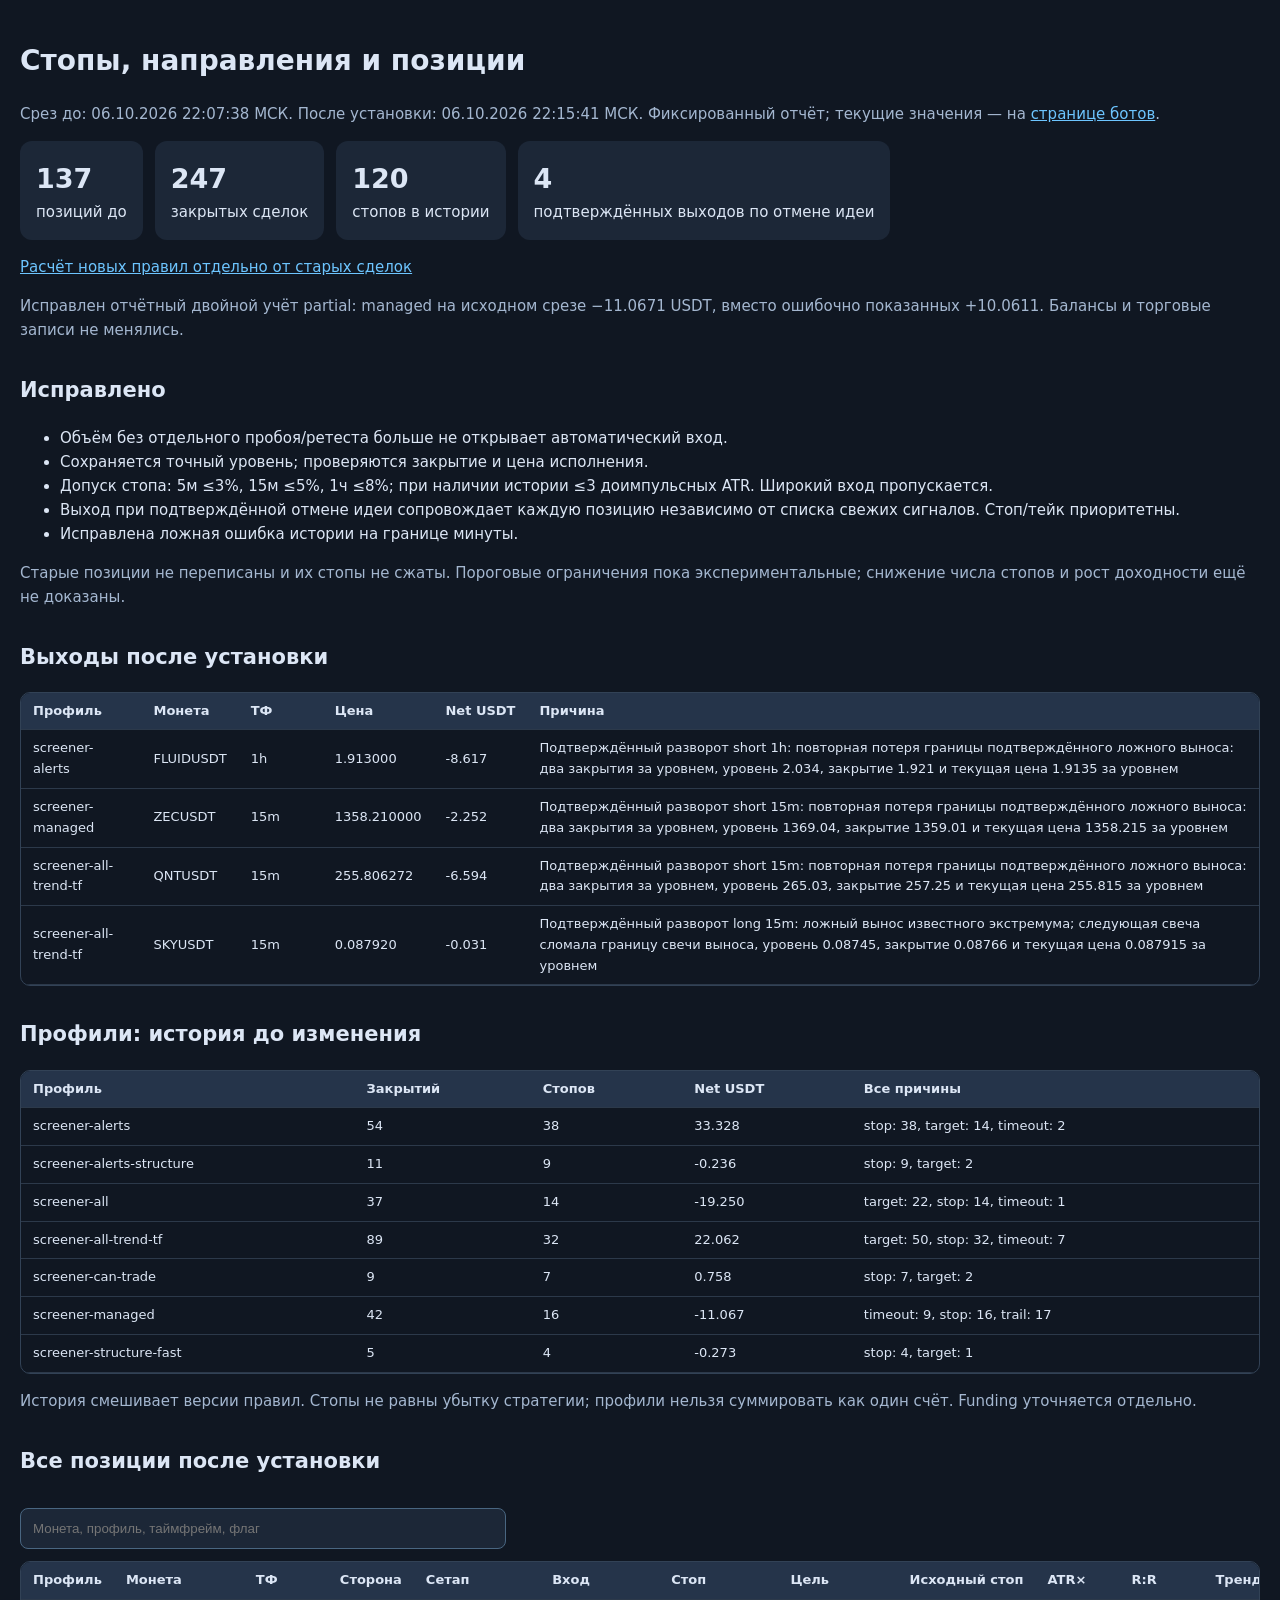
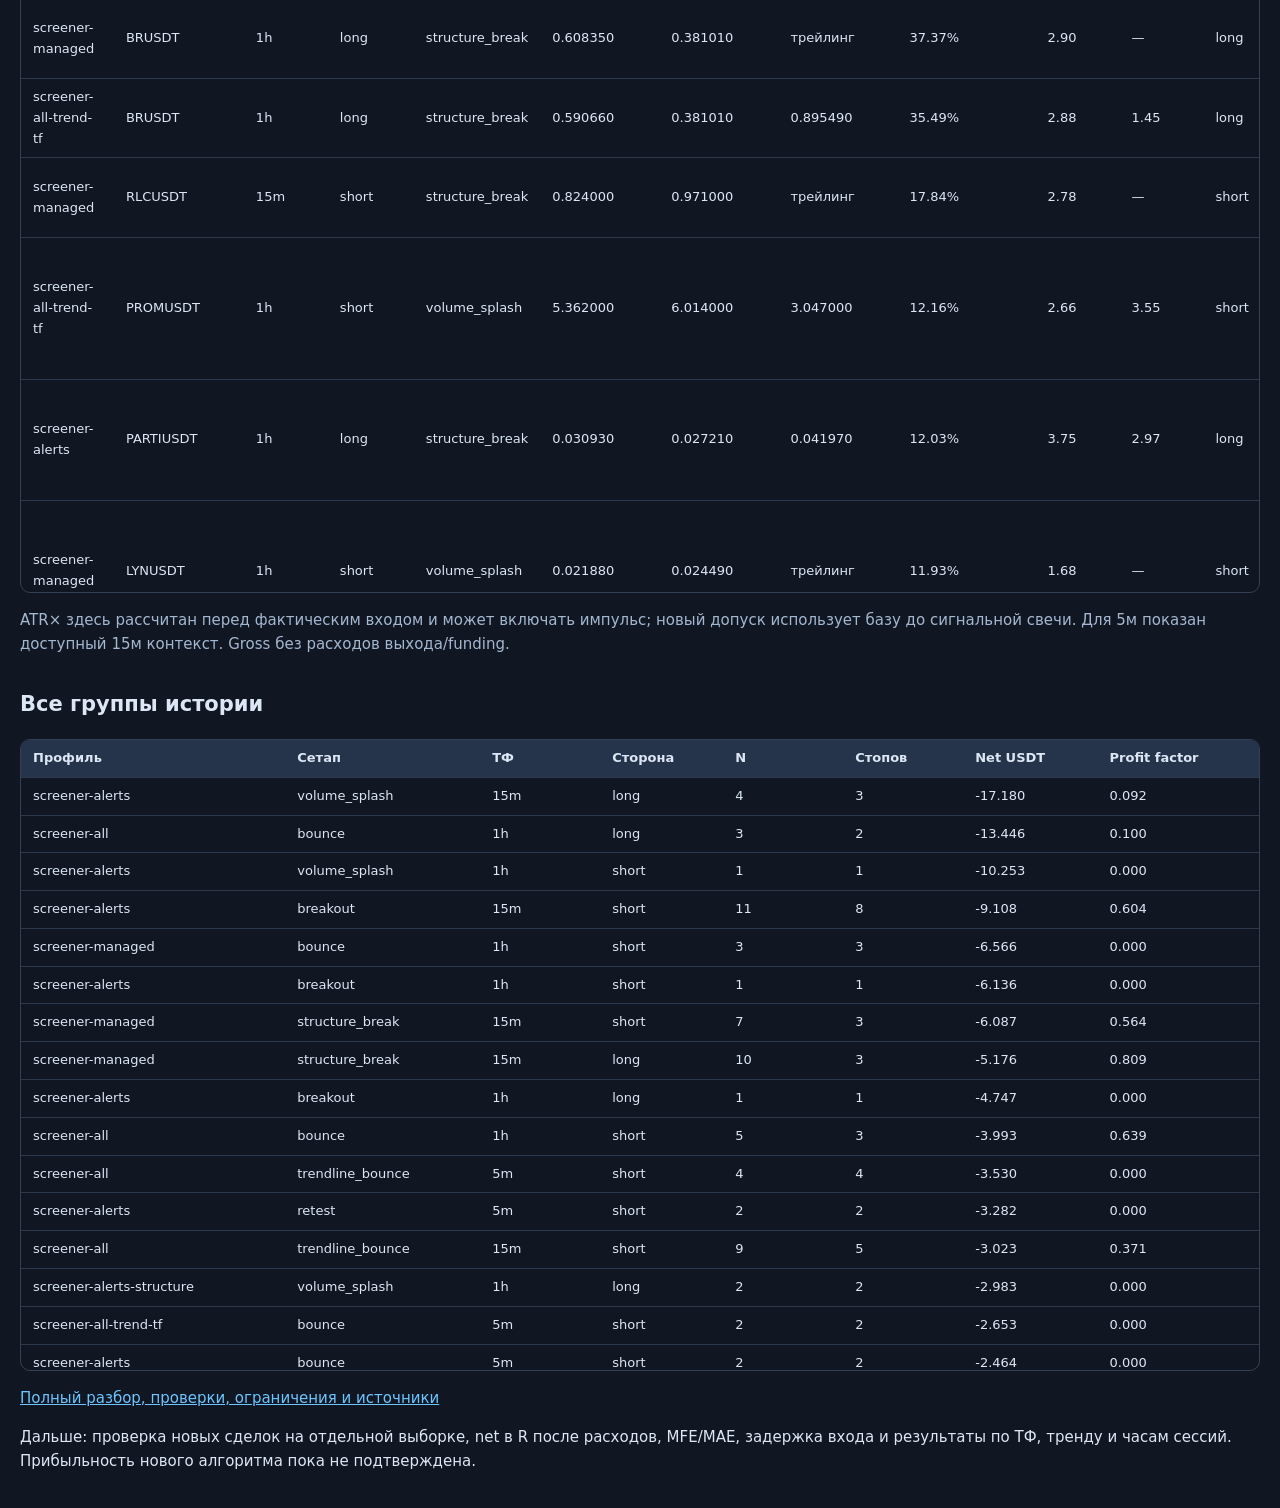
==== commit 47f79bd6: "Evaluate new entry cohort and correct duplicate partial PnL in audit reports" ====
--- a/docs/position-review.html
+++ b/docs/position-review.html
@@ -1 +1 @@
-<!doctype html><html lang="ru"><meta charset="utf-8"><meta name="viewport" content="width=device-width,initial-scale=1"><title>Проверка стопов и позиций</title><style>body{margin:0;background:#101722;color:#dce6f5;font:15px/1.6 system-ui}main{max-width:1440px;margin:auto;padding:20px}a{color:#6dc5ff}h1{font-size:28px}h2{font-size:21px;margin-top:32px}.cards{display:flex;gap:12px;flex-wrap:wrap}.card{padding:16px;background:#1c2737;border-radius:12px}.card b{display:block;font-size:27px}.scroll{overflow:auto;max-height:70vh;border:1px solid #324256;border-radius:10px}table{border-collapse:collapse;width:100%;font-size:13px}th{position:sticky;top:0;background:#25344a;text-align:left;white-space:nowrap}td,th{padding:8px 12px;border-bottom:1px solid #2c394a}td{min-width:60px}tbody tr:hover{background:#25344a}input{padding:12px;background:#1c2737;color:white;border:1px solid #496681;border-radius:8px;margin:12px 0;width:min(90%,460px)}.note{color:#a4b7d0}</style><script src="/nav.js"></script><main><h1>Стопы, направления и позиции</h1><p class="note">Срез до: 06.10.2026 22:07:38 МСК. После установки: 06.10.2026 22:15:41 МСК. Фиксированный отчёт; текущие значения — на <a href="/bots.html">странице ботов</a>.</p><div class="cards"><div class="card"><b>137</b>позиций до</div><div class="card"><b>247</b>закрытых сделок</div><div class="card"><b>120</b>стопов в истории</div><div class="card"><b>4</b>подтверждённых выходов по отмене идеи</div></div><h2>Исправлено</h2><ul><li>Объём без отдельного пробоя/ретеста больше не открывает автоматический вход.</li><li>Сохраняется точный уровень; проверяются закрытие и цена исполнения.</li><li>Допуск стопа: 5м ≤3%, 15м ≤5%, 1ч ≤8%; при наличии истории ≤3 доимпульсных ATR. Широкий вход пропускается.</li><li>Выход при подтверждённой отмене идеи сопровождает каждую позицию независимо от списка свежих сигналов. Стоп/тейк приоритетны.</li><li>Исправлена ложная ошибка истории на границе минуты.</li></ul><p class="note">Старые позиции не переписаны и их стопы не сжаты. Пороговые ограничения пока экспериментальные; снижение числа стопов и рост доходности ещё не доказаны.</p><h2>Выходы после установки</h2><div class="scroll"><table><thead><tr><th>Профиль</th><th>Монета</th><th>ТФ</th><th>Цена</th><th>Net USDT</th><th>Причина</th></tr></thead><tbody><tr><td>screener-alerts</td><td>FLUIDUSDT</td><td>1h</td><td>1.913000</td><td>-8.617</td><td>Подтверждённый разворот short 1h: повторная потеря границы подтверждённого ложного выноса: два закрытия за уровнем, уровень 2.034, закрытие 1.921 и текущая цена 1.9135 за уровнем</td></tr><tr><td>screener-managed</td><td>ZECUSDT</td><td>15m</td><td>1358.210000</td><td>-2.252</td><td>Подтверждённый разворот short 15m: повторная потеря границы подтверждённого ложного выноса: два закрытия за уровнем, уровень 1369.04, закрытие 1359.01 и текущая цена 1358.215 за уровнем</td></tr><tr><td>screener-all-trend-tf</td><td>QNTUSDT</td><td>15m</td><td>255.806272</td><td>-6.594</td><td>Подтверждённый разворот short 15m: повторная потеря границы подтверждённого ложного выноса: два закрытия за уровнем, уровень 265.03, закрытие 257.25 и текущая цена 255.815 за уровнем</td></tr><tr><td>screener-all-trend-tf</td><td>SKYUSDT</td><td>15m</td><td>0.087920</td><td>-0.031</td><td>Подтверждённый разворот long 15m: ложный вынос известного экстремума; следующая свеча сломала границу свечи выноса, уровень 0.08745, закрытие 0.08766 и текущая цена 0.087915 за уровнем</td></tr></tbody></table></div><h2>Профили: история до изменения</h2><div class="scroll"><table><thead><tr><th>Профиль</th><th>Закрытий</th><th>Стопов</th><th>Net USDT</th><th>Все причины</th></tr></thead><tbody><tr><td>screener-alerts</td><td>54</td><td>38</td><td>33.328</td><td>stop: 38, target: 14, timeout: 2</td></tr><tr><td>screener-alerts-structure</td><td>11</td><td>9</td><td>-0.236</td><td>stop: 9, target: 2</td></tr><tr><td>screener-all</td><td>37</td><td>14</td><td>-19.250</td><td>target: 22, stop: 14, timeout: 1</td></tr><tr><td>screener-all-trend-tf</td><td>89</td><td>32</td><td>22.062</td><td>target: 50, stop: 32, timeout: 7</td></tr><tr><td>screener-can-trade</td><td>9</td><td>7</td><td>0.758</td><td>stop: 7, target: 2</td></tr><tr><td>screener-managed</td><td>42</td><td>16</td><td>10.061</td><td>timeout: 9, stop: 16, trail: 17</td></tr><tr><td>screener-structure-fast</td><td>5</td><td>4</td><td>-0.273</td><td>stop: 4, target: 1</td></tr></tbody></table></div><p class="note">История смешивает версии правил. Стопы не равны убытку стратегии; профили нельзя суммировать как один счёт. Funding уточняется отдельно.</p><h2>Все позиции после установки</h2><input id="filter" placeholder="Монета, профиль, таймфрейм, флаг" aria-label="Фильтр позиций"><div id="positions"><div class="scroll"><table><thead><tr><th>Профиль</th><th>Монета</th><th>ТФ</th><th>Сторона</th><th>Сетап</th><th>Вход</th><th>Стоп</th><th>Цель</th><th>Исходный стоп</th><th>ATR×</th><th>R:R</th><th>Тренд</th><th>Gross USDT</th><th>Флаги</th></tr></thead><tbody><tr><td>screener-managed</td><td>BRUSDT</td><td>1h</td><td>long</td><td>structure_break</td><td>0.608350</td><td>0.381010</td><td>трейлинг</td><td>37.37%</td><td>2.90</td><td>—</td><td>long</td><td>-0.032</td><td>старый стоп шире нового лимита</td></tr><tr><td>screener-all-trend-tf</td><td>BRUSDT</td><td>1h</td><td>long</td><td>structure_break</td><td>0.590660</td><td>0.381010</td><td>0.895490</td><td>35.49%</td><td>2.88</td><td>1.45</td><td>long</td><td>0.119</td><td>старый стоп шире нового лимита</td></tr><tr><td>screener-managed</td><td>RLCUSDT</td><td>15m</td><td>short</td><td>structure_break</td><td>0.824000</td><td>0.971000</td><td>трейлинг</td><td>17.84%</td><td>2.78</td><td>—</td><td>short</td><td>0.011</td><td>старый стоп шире нового лимита</td></tr><tr><td>screener-all-trend-tf</td><td>PROMUSDT</td><td>1h</td><td>short</td><td>volume_splash</td><td>5.362000</td><td>6.014000</td><td>3.047000</td><td>12.16%</td><td>2.66</td><td>3.55</td><td>short</td><td>0.070</td><td>старый стоп шире нового лимита; старый вход только по объёму</td></tr><tr><td>screener-alerts</td><td>PARTIUSDT</td><td>1h</td><td>long</td><td>structure_break</td><td>0.030930</td><td>0.027210</td><td>0.041970</td><td>12.03%</td><td>3.75</td><td>2.97</td><td>long</td><td>6.973</td><td>старый стоп шире нового лимита; стоп &gt;3 ATR в срезе аудита</td></tr><tr><td>screener-managed</td><td>LYNUSDT</td><td>1h</td><td>short</td><td>volume_splash</td><td>0.021880</td><td>0.024490</td><td>трейлинг</td><td>11.93%</td><td>1.68</td><td>—</td><td>short</td><td>0.025</td><td>старый стоп шире нового лимита; старый вход только по объёму</td></tr><tr><td>screener-managed</td><td>ORCAUSDT</td><td>1h</td><td>long</td><td>volume_splash</td><td>2.880000</td><td>2.566000</td><td>трейлинг</td><td>10.90%</td><td>1.59</td><td>—</td><td>long</td><td>0.044</td><td>старый стоп шире нового лимита; старый вход только по объёму</td></tr><tr><td>screener-all-trend-tf</td><td>ORCAUSDT</td><td>1h</td><td>long</td><td>volume_splash</td><td>2.848000</td><td>2.566000</td><td>4.382000</td><td>9.90%</td><td>1.56</td><td>5.44</td><td>long</td><td>0.092</td><td>старый стоп шире нового лимита; старый вход только по объёму</td></tr><tr><td>screener-all-trend-tf</td><td>龙虾USDT</td><td>1h</td><td>long</td><td>breakout</td><td>0.056410</td><td>0.051190</td><td>0.066000</td><td>9.25%</td><td>1.94</td><td>1.84</td><td>long</td><td>0.031</td><td>старый стоп шире нового лимита</td></tr><tr><td>screener-managed</td><td>龙虾USDT</td><td>1h</td><td>long</td><td>breakout</td><td>0.056310</td><td>0.051190</td><td>трейлинг</td><td>9.09%</td><td>1.90</td><td>—</td><td>long</td><td>0.178</td><td>старый стоп шире нового лимита</td></tr><tr><td>screener-all-trend-tf</td><td>GRIFFAINUSDT</td><td>1h</td><td>long</td><td>volume_splash</td><td>0.024826</td><td>0.022762</td><td>0.038198</td><td>8.31%</td><td>1.59</td><td>6.48</td><td>long</td><td>0.002</td><td>старый стоп шире нового лимита; старый вход только по объёму</td></tr><tr><td>screener-all-trend-tf</td><td>CAPUSDT</td><td>1h</td><td>long</td><td>breakout</td><td>0.086320</td><td>0.079690</td><td>0.127020</td><td>7.68%</td><td>0.86</td><td>6.14</td><td>long</td><td>-0.066</td><td>нет перечисленных флагов</td></tr><tr><td>screener-managed</td><td>GRIFFAINUSDT</td><td>1h</td><td>long</td><td>volume_splash</td><td>0.024225</td><td>0.022762</td><td>трейлинг</td><td>6.04%</td><td>1.01</td><td>—</td><td>long</td><td>0.141</td><td>старый вход только по объёму</td></tr><tr><td>screener-alerts</td><td>MAGMAUSDT</td><td>1h</td><td>long</td><td>structure_break</td><td>0.215370</td><td>0.202600</td><td>0.263990</td><td>5.93%</td><td>1.49</td><td>3.81</td><td>flat</td><td>0.015</td><td>нет перечисленных флагов</td></tr><tr><td>screener-alerts-structure</td><td>MAGMAUSDT</td><td>1h</td><td>long</td><td>structure_break</td><td>0.215370</td><td>0.202600</td><td>0.263990</td><td>5.93%</td><td>1.49</td><td>3.81</td><td>flat</td><td>0.014</td><td>нет перечисленных флагов</td></tr><tr><td>screener-managed</td><td>TRBUSDT</td><td>1h</td><td>long</td><td>volume_splash</td><td>23.196000</td><td>21.854000</td><td>трейлинг</td><td>5.79%</td><td>1.83</td><td>—</td><td>long</td><td>0.000</td><td>старый вход только по объёму</td></tr><tr><td>screener-all-trend-tf</td><td>EDUUSDT</td><td>15m</td><td>long</td><td>breakout</td><td>0.068830</td><td>0.065330</td><td>0.077920</td><td>5.08%</td><td>1.98</td><td>2.60</td><td>long</td><td>0.049</td><td>старый стоп шире нового лимита</td></tr><tr><td>screener-all-trend-tf</td><td>PONSUSDT</td><td>1h</td><td>long</td><td>breakout</td><td>0.417300</td><td>0.397500</td><td>0.430000</td><td>4.74%</td><td>1.72</td><td>0.64</td><td>long</td><td>-0.000</td><td>нет перечисленных флагов</td></tr><tr><td>screener-all-trend-tf</td><td>NIGHTUSDT</td><td>15m</td><td>short</td><td>structure_break</td><td>0.048400</td><td>0.050490</td><td>0.045910</td><td>4.32%</td><td>3.31</td><td>1.19</td><td>flat</td><td>-0.004</td><td>стоп &gt;3 ATR в срезе аудита</td></tr><tr><td>screener-managed</td><td>NIGHTUSDT</td><td>15m</td><td>short</td><td>structure_break</td><td>0.048410</td><td>0.050490</td><td>трейлинг</td><td>4.30%</td><td>3.45</td><td>—</td><td>flat</td><td>-0.001</td><td>стоп &gt;3 ATR в срезе аудита</td></tr><tr><td>screener-managed</td><td>PONSUSDT</td><td>1h</td><td>long</td><td>breakout</td><td>0.414400</td><td>0.397500</td><td>трейлинг</td><td>4.08%</td><td>1.47</td><td>—</td><td>long</td><td>-0.051</td><td>нет перечисленных флагов</td></tr><tr><td>screener-managed</td><td>ETHFIUSDT</td><td>1h</td><td>long</td><td>breakout</td><td>0.773100</td><td>0.743800</td><td>трейлинг</td><td>3.79%</td><td>1.78</td><td>—</td><td>long</td><td>-0.009</td><td>нет перечисленных флагов</td></tr><tr><td>screener-all-trend-tf</td><td>METUSDT</td><td>1h</td><td>long</td><td>breakout</td><td>0.332400</td><td>0.320100</td><td>0.344400</td><td>3.70%</td><td>1.38</td><td>0.98</td><td>long</td><td>0.046</td><td>нет перечисленных флагов</td></tr><tr><td>screener-all-trend-tf</td><td>TRBUSDT</td><td>1h</td><td>long</td><td>volume_splash</td><td>23.126000</td><td>22.282000</td><td>24.498000</td><td>3.65%</td><td>1.45</td><td>1.63</td><td>long</td><td>0.015</td><td>старый вход только по объёму</td></tr><tr><td>screener-can-trade</td><td>LYNUSDT</td><td>1h</td><td>short</td><td>breakout</td><td>0.021800</td><td>0.022580</td><td>0.019133</td><td>3.58%</td><td>0.48</td><td>3.42</td><td>short</td><td>0.863</td><td>нет перечисленных флагов</td></tr><tr><td>screener-managed</td><td>QNTUSDT</td><td>15m</td><td>long</td><td>structure_break</td><td>261.330000</td><td>252.210000</td><td>трейлинг</td><td>3.49%</td><td>3.50</td><td>—</td><td>short</td><td>-0.001</td><td>стоп &gt;3 ATR в срезе аудита; против текущего EMA-тренда</td></tr><tr><td>screener-all-trend-tf</td><td>WLDUSDT</td><td>15m</td><td>short</td><td>structure_break</td><td>0.549100</td><td>0.568200</td><td>0.530200</td><td>3.48%</td><td>3.04</td><td>0.99</td><td>flat</td><td>-0.005</td><td>стоп &gt;3 ATR в срезе аудита</td></tr><tr><td>screener-all</td><td>AAVEUSDT</td><td>1h</td><td>short</td><td>bounce</td><td>183.160000</td><td>189.366408</td><td>177.850000</td><td>3.39%</td><td>2.35</td><td>0.86</td><td>flat</td><td>2.025</td><td>нет перечисленных флагов</td></tr><tr><td>screener-managed</td><td>TIAUSDT</td><td>15m</td><td>long</td><td>structure_break</td><td>0.474100</td><td>0.458400</td><td>трейлинг</td><td>3.31%</td><td>3.81</td><td>—</td><td>long</td><td>0.000</td><td>стоп &gt;3 ATR в срезе аудита</td></tr><tr><td>screener-managed</td><td>WLDUSDT</td><td>15m</td><td>short</td><td>structure_break</td><td>0.550000</td><td>0.568200</td><td>трейлинг</td><td>3.31%</td><td>2.90</td><td>—</td><td>flat</td><td>-0.007</td><td>нет перечисленных флагов</td></tr><tr><td>screener-all-trend-tf</td><td>APTUSDT</td><td>1h</td><td>long</td><td>retest</td><td>0.841500</td><td>0.813678</td><td>0.851700</td><td>3.31%</td><td>2.33</td><td>0.37</td><td>long</td><td>-0.003</td><td>нет перечисленных флагов</td></tr><tr><td>screener-all-trend-tf</td><td>TAOUSDT</td><td>1h</td><td>short</td><td>bounce</td><td>302.660000</td><td>311.938523</td><td>281.750000</td><td>3.07%</td><td>2.78</td><td>2.25</td><td>flat</td><td>-0.004</td><td>нет перечисленных флагов</td></tr><tr><td>screener-alerts</td><td>LYNUSDT</td><td>5m</td><td>short</td><td>breakout</td><td>0.021170</td><td>0.021780</td><td>0.019602</td><td>2.88%</td><td>2.02</td><td>2.57</td><td>short</td><td>3.104</td><td>нет перечисленных флагов</td></tr><tr><td>screener-managed</td><td>ZROUSDT</td><td>1h</td><td>long</td><td>retest</td><td>2.236200</td><td>2.172079</td><td>трейлинг</td><td>2.87%</td><td>1.18</td><td>—</td><td>long</td><td>0.040</td><td>нет перечисленных флагов</td></tr><tr><td>screener-managed</td><td>ARBUSDT</td><td>15m</td><td>long</td><td>structure_break</td><td>0.204120</td><td>0.198310</td><td>трейлинг</td><td>2.85%</td><td>3.28</td><td>—</td><td>long</td><td>0.007</td><td>стоп &gt;3 ATR в срезе аудита</td></tr><tr><td>screener-managed</td><td>MAGMAUSDT</td><td>15m</td><td>short</td><td>retest</td><td>0.215420</td><td>0.221521</td><td>трейлинг</td><td>2.83%</td><td>2.47</td><td>—</td><td>short</td><td>-0.013</td><td>нет перечисленных флагов</td></tr><tr><td>screener-managed</td><td>PENGUUSDT</td><td>15m</td><td>short</td><td>structure_break</td><td>0.009362</td><td>0.009627</td><td>трейлинг</td><td>2.83%</td><td>3.68</td><td>—</td><td>short</td><td>-0.003</td><td>стоп &gt;3 ATR в срезе аудита</td></tr><tr><td>screener-all-trend-tf</td><td>MAGMAUSDT</td><td>15m</td><td>short</td><td>retest</td><td>0.215430</td><td>0.221521</td><td>0.213207</td><td>2.83%</td><td>2.57</td><td>0.36</td><td>short</td><td>-0.013</td><td>нет перечисленных флагов</td></tr><tr><td>screener-all-trend-tf</td><td>USUSDT</td><td>15m</td><td>long</td><td>retest</td><td>0.014745</td><td>0.014332</td><td>0.015376</td><td>2.80%</td><td>0.93</td><td>1.53</td><td>long</td><td>-0.011</td><td>нет перечисленных флагов</td></tr><tr><td>screener-managed</td><td>SANDUSDT</td><td>15m</td><td>long</td><td>structure_break</td><td>0.066640</td><td>0.064810</td><td>трейлинг</td><td>2.75%</td><td>3.42</td><td>—</td><td>flat</td><td>-0.004</td><td>стоп &gt;3 ATR в срезе аудита</td></tr><tr><td>screener-managed</td><td>USUSDT</td><td>15m</td><td>long</td><td>retest</td><td>0.014726</td><td>0.014332</td><td>трейлинг</td><td>2.68%</td><td>0.89</td><td>—</td><td>long</td><td>-0.003</td><td>нет перечисленных флагов</td></tr><tr><td>screener-all-trend-tf</td><td>GRASSUSDT</td><td>1h</td><td>short</td><td>breakout</td><td>0.681800</td><td>0.699600</td><td>0.679750</td><td>2.61%</td><td>1.15</td><td>0.12</td><td>short</td><td>-0.000</td><td>нет перечисленных флагов</td></tr><tr><td>screener-all-trend-tf</td><td>VIRTUALUSDT</td><td>1h</td><td>short</td><td>breakout</td><td>0.813800</td><td>0.834900</td><td>0.805800</td><td>2.59%</td><td>2.07</td><td>0.38</td><td>short</td><td>0.024</td><td>нет перечисленных флагов</td></tr><tr><td>screener-all-trend-tf</td><td>ZROUSDT</td><td>1h</td><td>long</td><td>retest</td><td>2.217300</td><td>2.161700</td><td>2.374100</td><td>2.51%</td><td>1.04</td><td>2.82</td><td>long</td><td>0.085</td><td>нет перечисленных флагов</td></tr><tr><td>screener-managed</td><td>EDUUSDT</td><td>15m</td><td>long</td><td>retest</td><td>0.068740</td><td>0.067022</td><td>трейлинг</td><td>2.50%</td><td>0.83</td><td>—</td><td>long</td><td>0.053</td><td>нет перечисленных флагов</td></tr><tr><td>screener-all-trend-tf</td><td>ZECUSDT</td><td>15m</td><td>short</td><td>structure_break</td><td>1343.670000</td><td>1377.200000</td><td>1317.000000</td><td>2.50%</td><td>3.23</td><td>0.80</td><td>flat</td><td>-0.000</td><td>стоп &gt;3 ATR в срезе аудита</td></tr><tr><td>screener-all-trend-tf</td><td>PUMPUSDT</td><td>1h</td><td>short</td><td>breakout</td><td>0.006188</td><td>0.006340</td><td>0.006096</td><td>2.46%</td><td>1.22</td><td>0.61</td><td>short</td><td>-0.032</td><td>нет перечисленных флагов</td></tr><tr><td>screener-all-trend-tf</td><td>CRVUSDT</td><td>15m</td><td>short</td><td>structure_break</td><td>0.359500</td><td>0.368200</td><td>0.356500</td><td>2.42%</td><td>3.66</td><td>0.34</td><td>flat</td><td>-0.038</td><td>стоп &gt;3 ATR в срезе аудита</td></tr><tr><td>screener-managed</td><td>POLUSDT</td><td>15m</td><td>short</td><td>structure_break</td><td>0.107690</td><td>0.110200</td><td>трейлинг</td><td>2.33%</td><td>3.57</td><td>—</td><td>—</td><td>0.000</td><td>стоп &gt;3 ATR в срезе аудита</td></tr><tr><td>screener-alerts</td><td>CTUSDT</td><td>1h</td><td>short</td><td>retest</td><td>0.398204</td><td>0.407226</td><td>0.342032</td><td>2.27%</td><td>0.80</td><td>6.23</td><td>short</td><td>14.870</td><td>нет перечисленных флагов</td></tr><tr><td>screener-all-trend-tf</td><td>AEROUSDT</td><td>1h</td><td>short</td><td>volume_splash</td><td>0.803100</td><td>0.820300</td><td>0.756600</td><td>2.14%</td><td>1.37</td><td>2.70</td><td>short</td><td>-0.023</td><td>старый вход только по объёму</td></tr><tr><td>screener-all-trend-tf</td><td>PENGUUSDT</td><td>1h</td><td>short</td><td>breakout</td><td>0.009375</td><td>0.009573</td><td>0.009310</td><td>2.11%</td><td>1.55</td><td>0.33</td><td>short</td><td>0.004</td><td>нет перечисленных флагов</td></tr><tr><td>screener-all-trend-tf</td><td>FARTCOINUSDT</td><td>1h</td><td>short</td><td>breakout</td><td>0.172200</td><td>0.175729</td><td>0.170633</td><td>2.05%</td><td>1.17</td><td>0.44</td><td>short</td><td>0.021</td><td>нет перечисленных флагов</td></tr><tr><td>screener-managed</td><td>ASTERUSDT</td><td>1h</td><td>long</td><td>retest</td><td>0.741800</td><td>0.726804</td><td>трейлинг</td><td>2.02%</td><td>1.81</td><td>—</td><td>long</td><td>-0.011</td><td>нет перечисленных флагов</td></tr><tr><td>screener-all-trend-tf</td><td>TIAUSDT</td><td>15m</td><td>long</td><td>retest</td><td>0.480600</td><td>0.471166</td><td>0.484800</td><td>1.96%</td><td>1.76</td><td>0.45</td><td>long</td><td>0.000</td><td>нет перечисленных флагов</td></tr><tr><td>screener-managed</td><td>C98USDT</td><td>5m</td><td>short</td><td>breakout</td><td>0.017960</td><td>0.017960</td><td>трейлинг</td><td>1.95%</td><td>1.80</td><td>—</td><td>short</td><td>0.021</td><td>нет перечисленных флагов</td></tr><tr><td>screener-managed</td><td>AKEUSDT</td><td>1h</td><td>short</td><td>retest</td><td>0.029671</td><td>0.030243</td><td>трейлинг</td><td>1.93%</td><td>1.20</td><td>—</td><td>short</td><td>0.054</td><td>нет перечисленных флагов</td></tr><tr><td>screener-managed</td><td>METUSDT</td><td>1h</td><td>long</td><td>breakout</td><td>0.336900</td><td>0.330600</td><td>трейлинг</td><td>1.87%</td><td>0.61</td><td>—</td><td>long</td><td>-0.022</td><td>нет перечисленных флагов</td></tr><tr><td>screener-all-trend-tf</td><td>SUIUSDT</td><td>15m</td><td>short</td><td>retest</td><td>1.180100</td><td>1.201761</td><td>1.172867</td><td>1.84%</td><td>2.38</td><td>0.33</td><td>flat</td><td>-0.000</td><td>нет перечисленных флагов</td></tr><tr><td>screener-managed</td><td>GRASSUSDT</td><td>1h</td><td>short</td><td>breakout</td><td>0.687000</td><td>0.699600</td><td>трейлинг</td><td>1.83%</td><td>0.80</td><td>—</td><td>short</td><td>-0.015</td><td>нет перечисленных флагов</td></tr><tr><td>screener-all-trend-tf</td><td>ATOMUSDT</td><td>1h</td><td>short</td><td>retest</td><td>1.795000</td><td>1.827344</td><td>1.764000</td><td>1.80%</td><td>1.92</td><td>0.96</td><td>—</td><td>0.023</td><td>нет перечисленных флагов</td></tr><tr><td>screener-all-trend-tf</td><td>JUPUSDT</td><td>15m</td><td>long</td><td>retest</td><td>0.354900</td><td>0.348548</td><td>0.374100</td><td>1.79%</td><td>1.39</td><td>3.02</td><td>flat</td><td>-0.002</td><td>нет перечисленных флагов</td></tr><tr><td>screener-managed</td><td>VVVUSDT</td><td>1h</td><td>short</td><td>breakout</td><td>27.369000</td><td>27.858673</td><td>трейлинг</td><td>1.79%</td><td>1.01</td><td>—</td><td>short</td><td>-0.004</td><td>нет перечисленных флагов</td></tr><tr><td>screener-alerts</td><td>STRKUSDT</td><td>1h</td><td>short</td><td>breakout</td><td>0.051020</td><td>0.051900</td><td>0.047975</td><td>1.72%</td><td>1.17</td><td>3.46</td><td>short</td><td>-0.009</td><td>нет перечисленных флагов</td></tr><tr><td>screener-alerts-structure</td><td>STRKUSDT</td><td>1h</td><td>short</td><td>breakout</td><td>0.051020</td><td>0.051900</td><td>0.047975</td><td>1.72%</td><td>1.17</td><td>3.46</td><td>short</td><td>-0.009</td><td>нет перечисленных флагов</td></tr><tr><td>screener-managed</td><td>BOMEUSDT</td><td>15m</td><td>short</td><td>retest</td><td>0.000997</td><td>0.001014</td><td>трейлинг</td><td>1.66%</td><td>1.95</td><td>—</td><td>short</td><td>-0.015</td><td>нет перечисленных флагов</td></tr><tr><td>screener-managed</td><td>STRKUSDT</td><td>15m</td><td>short</td><td>retest</td><td>0.050710</td><td>0.051533</td><td>трейлинг</td><td>1.62%</td><td>2.18</td><td>—</td><td>short</td><td>-0.039</td><td>нет перечисленных флагов</td></tr><tr><td>screener-all-trend-tf</td><td>LSKUSDT</td><td>15m</td><td>short</td><td>retest</td><td>0.249940</td><td>0.253992</td><td>0.246470</td><td>1.62%</td><td>2.07</td><td>0.86</td><td>short</td><td>0.000</td><td>нет перечисленных флагов</td></tr><tr><td>screener-all-trend-tf</td><td>AVAXUSDT</td><td>15m</td><td>long</td><td>retest</td><td>11.524000</td><td>11.341574</td><td>11.691000</td><td>1.58%</td><td>2.35</td><td>0.92</td><td>flat</td><td>-0.029</td><td>нет перечисленных флагов</td></tr><tr><td>screener-all-trend-tf</td><td>JTOUSDT</td><td>15m</td><td>short</td><td>retest</td><td>0.551300</td><td>0.559990</td><td>0.549200</td><td>1.58%</td><td>1.30</td><td>0.24</td><td>short</td><td>0.010</td><td>нет перечисленных флагов</td></tr><tr><td>screener-managed</td><td>ETHUSDT</td><td>1h</td><td>long</td><td>bounce</td><td>2713.920000</td><td>2671.545578</td><td>трейлинг</td><td>1.56%</td><td>3.78</td><td>—</td><td>short</td><td>-2.003</td><td>стоп &gt;3 ATR в срезе аудита; против текущего EMA-тренда</td></tr><tr><td>screener-all</td><td>1000SHIBUSDT</td><td>1h</td><td>short</td><td>bounce</td><td>0.005966</td><td>0.006056</td><td>0.005492</td><td>1.50%</td><td>1.40</td><td>5.29</td><td>short</td><td>6.012</td><td>нет перечисленных флагов</td></tr><tr><td>screener-managed</td><td>VTHOUSDT</td><td>1h</td><td>long</td><td>retest</td><td>0.000725</td><td>0.000714</td><td>трейлинг</td><td>1.49%</td><td>0.44</td><td>—</td><td>flat</td><td>-0.011</td><td>нет перечисленных флагов</td></tr><tr><td>screener-managed</td><td>BTCUSDT</td><td>1h</td><td>long</td><td>retest</td><td>86238.000000</td><td>84955.218839</td><td>трейлинг</td><td>1.49%</td><td>3.67</td><td>—</td><td>short</td><td>-0.000</td><td>стоп &gt;3 ATR в срезе аудита; против текущего EMA-тренда</td></tr><tr><td>screener-all-trend-tf</td><td>ENAUSDT</td><td>1h</td><td>short</td><td>breakout</td><td>0.235650</td><td>0.239140</td><td>0.233660</td><td>1.48%</td><td>1.00</td><td>0.57</td><td>short</td><td>-0.044</td><td>нет перечисленных флагов</td></tr><tr><td>screener-all-trend-tf</td><td>POLUSDT</td><td>1h</td><td>short</td><td>breakout</td><td>0.107070</td><td>0.108643</td><td>0.105475</td><td>1.47%</td><td>1.26</td><td>1.01</td><td>—</td><td>-0.000</td><td>нет перечисленных флагов</td></tr><tr><td>screener-all-trend-tf</td><td>VVVUSDT</td><td>1h</td><td>short</td><td>breakout</td><td>27.478000</td><td>27.858673</td><td>27.178000</td><td>1.39%</td><td>0.76</td><td>0.79</td><td>short</td><td>0.015</td><td>нет перечисленных флагов</td></tr><tr><td>screener-all-trend-tf</td><td>STRKUSDT</td><td>15m</td><td>short</td><td>breakout</td><td>0.050970</td><td>0.051660</td><td>0.049580</td><td>1.35%</td><td>1.74</td><td>2.01</td><td>short</td><td>-0.014</td><td>нет перечисленных флагов</td></tr><tr><td>screener-managed</td><td>FETUSDT</td><td>15m</td><td>short</td><td>retest</td><td>0.241400</td><td>0.244637</td><td>трейлинг</td><td>1.34%</td><td>1.90</td><td>—</td><td>short</td><td>0.002</td><td>нет перечисленных флагов</td></tr><tr><td>screener-managed</td><td>JTOUSDT</td><td>15m</td><td>short</td><td>retest</td><td>0.552600</td><td>0.559990</td><td>трейлинг</td><td>1.34%</td><td>1.11</td><td>—</td><td>short</td><td>0.021</td><td>нет перечисленных флагов</td></tr><tr><td>screener-all-trend-tf</td><td>MUBARAKUSDT</td><td>5m</td><td>long</td><td>retest</td><td>0.076480</td><td>0.075474</td><td>0.076620</td><td>1.32%</td><td>2.74</td><td>0.14</td><td>long</td><td>-0.000</td><td>нет перечисленных флагов</td></tr><tr><td>screener-managed</td><td>LINKUSDT</td><td>15m</td><td>short</td><td>retest</td><td>13.925000</td><td>14.107132</td><td>трейлинг</td><td>1.31%</td><td>2.54</td><td>—</td><td>flat</td><td>-0.000</td><td>нет перечисленных флагов</td></tr><tr><td>screener-all</td><td>BTCUSDT</td><td>1h</td><td>long</td><td>bounce</td><td>85682.000000</td><td>84589.832636</td><td>86969.866667</td><td>1.27%</td><td>3.58</td><td>1.18</td><td>short</td><td>-0.462</td><td>стоп &gt;3 ATR в срезе аудита; против текущего EMA-тренда</td></tr><tr><td>screener-all-trend-tf</td><td>LTCUSDT</td><td>1h</td><td>short</td><td>breakout</td><td>68.980000</td><td>69.833147</td><td>67.965000</td><td>1.24%</td><td>1.96</td><td>1.19</td><td>short</td><td>-0.006</td><td>нет перечисленных флагов</td></tr><tr><td>screener-managed</td><td>PAXGUSDT</td><td>1h</td><td>long</td><td>bounce</td><td>4168.620000</td><td>4117.365787</td><td>трейлинг</td><td>1.23%</td><td>3.46</td><td>—</td><td>long</td><td>0.002</td><td>стоп &gt;3 ATR в срезе аудита</td></tr><tr><td>screener-managed</td><td>SUIUSDT</td><td>15m</td><td>short</td><td>retest</td><td>1.187400</td><td>1.201761</td><td>трейлинг</td><td>1.21%</td><td>2.35</td><td>—</td><td>flat</td><td>0.015</td><td>нет перечисленных флагов</td></tr><tr><td>screener-managed</td><td>XLMUSDT</td><td>15m</td><td>short</td><td>retest</td><td>0.213190</td><td>0.215763</td><td>трейлинг</td><td>1.21%</td><td>3.24</td><td>—</td><td>short</td><td>0.008</td><td>стоп &gt;3 ATR в срезе аудита</td></tr><tr><td>screener-managed</td><td>HYPEUSDT</td><td>15m</td><td>short</td><td>retest</td><td>91.819000</td><td>92.922270</td><td>трейлинг</td><td>1.20%</td><td>2.62</td><td>—</td><td>flat</td><td>0.012</td><td>нет перечисленных флагов</td></tr><tr><td>screener-managed</td><td>BNBUSDT</td><td>15m</td><td>short</td><td>retest</td><td>781.070000</td><td>790.380311</td><td>трейлинг</td><td>1.19%</td><td>5.90</td><td>—</td><td>short</td><td>0.003</td><td>стоп &gt;3 ATR в срезе аудита</td></tr><tr><td>screener-all-trend-tf</td><td>XAUTUSDT</td><td>1h</td><td>long</td><td>bounce</td><td>4158.720000</td><td>4109.310028</td><td>4209.570000</td><td>1.19%</td><td>3.43</td><td>1.03</td><td>long</td><td>0.175</td><td>стоп &gt;3 ATR в срезе аудита</td></tr><tr><td>screener-managed</td><td>UNIUSDT</td><td>15m</td><td>short</td><td>retest</td><td>8.781000</td><td>8.735795</td><td>трейлинг</td><td>1.18%</td><td>2.15</td><td>—</td><td>short</td><td>0.000</td><td>нет перечисленных флагов</td></tr><tr><td>screener-managed</td><td>DOGEUSDT</td><td>15m</td><td>short</td><td>retest</td><td>0.094140</td><td>0.095229</td><td>трейлинг</td><td>1.16%</td><td>2.88</td><td>—</td><td>short</td><td>0.013</td><td>нет перечисленных флагов</td></tr><tr><td>screener-managed</td><td>牛来USDT</td><td>15m</td><td>long</td><td>retest</td><td>0.079810</td><td>0.078911</td><td>трейлинг</td><td>1.13%</td><td>1.07</td><td>—</td><td>long</td><td>-0.032</td><td>нет перечисленных флагов</td></tr><tr><td>screener-all-trend-tf</td><td>VTHOUSDT</td><td>1h</td><td>long</td><td>retest</td><td>0.000722</td><td>0.000714</td><td>0.000778</td><td>1.12%</td><td>0.31</td><td>6.93</td><td>flat</td><td>0.000</td><td>нет перечисленных флагов</td></tr><tr><td>screener-managed</td><td>LDOUSDT</td><td>15m</td><td>long</td><td>retest</td><td>0.471800</td><td>0.466526</td><td>трейлинг</td><td>1.12%</td><td>1.22</td><td>—</td><td>long</td><td>-0.021</td><td>нет перечисленных флагов</td></tr><tr><td>screener-all-trend-tf</td><td>XLMUSDT</td><td>15m</td><td>short</td><td>retest</td><td>0.213430</td><td>0.215763</td><td>0.210610</td><td>1.09%</td><td>2.14</td><td>1.21</td><td>short</td><td>0.000</td><td>нет перечисленных флагов</td></tr><tr><td>screener-all-trend-tf</td><td>FETUSDT</td><td>15m</td><td>short</td><td>retest</td><td>0.242000</td><td>0.244637</td><td>0.227500</td><td>1.09%</td><td>1.44</td><td>5.50</td><td>short</td><td>0.001</td><td>нет перечисленных флагов</td></tr><tr><td>screener-all-trend-tf</td><td>BNBUSDT</td><td>15m</td><td>short</td><td>retest</td><td>781.930000</td><td>790.380311</td><td>765.245000</td><td>1.08%</td><td>4.99</td><td>1.97</td><td>short</td><td>0.356</td><td>стоп &gt;3 ATR в срезе аудита</td></tr><tr><td>screener-all-trend-tf</td><td>FILUSDT</td><td>1h</td><td>long</td><td>breakout</td><td>1.162900</td><td>1.150525</td><td>1.327600</td><td>1.06%</td><td>0.64</td><td>13.31</td><td>flat</td><td>-0.000</td><td>нет перечисленных флагов</td></tr><tr><td>screener-managed</td><td>FLUIDUSDT</td><td>15m</td><td>short</td><td>retest</td><td>1.921000</td><td>1.941406</td><td>трейлинг</td><td>1.06%</td><td>0.91</td><td>—</td><td>short</td><td>0.026</td><td>нет перечисленных флагов</td></tr><tr><td>screener-all-trend-tf</td><td>DASHUSDT</td><td>5m</td><td>short</td><td>retest</td><td>56.280000</td><td>56.874853</td><td>55.960000</td><td>1.06%</td><td>3.98</td><td>0.54</td><td>short</td><td>-0.000</td><td>стоп &gt;3 ATR в срезе аудита</td></tr><tr><td>screener-all-trend-tf</td><td>XPLUSDT</td><td>1h</td><td>short</td><td>breakout</td><td>0.090470</td><td>0.091420</td><td>0.089070</td><td>1.05%</td><td>0.84</td><td>1.47</td><td>short</td><td>-0.023</td><td>нет перечисленных флагов</td></tr><tr><td>screener-all-trend-tf</td><td>PAXGUSDT</td><td>1h</td><td>long</td><td>bounce</td><td>4160.730000</td><td>4117.365787</td><td>4215.983333</td><td>1.04%</td><td>3.06</td><td>1.27</td><td>long</td><td>0.000</td><td>стоп &gt;3 ATR в срезе аудита</td></tr><tr><td>screener-all-trend-tf</td><td>TRXUSDT</td><td>1h</td><td>long</td><td>bounce</td><td>0.336200</td><td>0.332826</td><td>0.339267</td><td>1.00%</td><td>5.05</td><td>0.91</td><td>flat</td><td>-0.309</td><td>стоп &gt;3 ATR в срезе аудита</td></tr><tr><td>screener-all-trend-tf</td><td>USELESSUSDT</td><td>5m</td><td>short</td><td>breakout</td><td>0.224810</td><td>0.226970</td><td>0.222575</td><td>0.96%</td><td>1.67</td><td>1.03</td><td>short</td><td>0.009</td><td>нет перечисленных флагов</td></tr><tr><td>screener-managed</td><td>USELESSUSDT</td><td>5m</td><td>short</td><td>breakout</td><td>0.224810</td><td>0.226970</td><td>трейлинг</td><td>0.96%</td><td>1.67</td><td>—</td><td>short</td><td>0.009</td><td>нет перечисленных флагов</td></tr><tr><td>screener-all-trend-tf</td><td>ETHFIUSDT</td><td>15m</td><td>long</td><td>breakout</td><td>0.774400</td><td>0.767040</td><td>0.777000</td><td>0.95%</td><td>0.98</td><td>0.35</td><td>long</td><td>-0.000</td><td>нет перечисленных флагов</td></tr><tr><td>screener-managed</td><td>APTUSDT</td><td>15m</td><td>long</td><td>retest</td><td>0.836200</td><td>0.828276</td><td>трейлинг</td><td>0.95%</td><td>1.13</td><td>—</td><td>long</td><td>0.002</td><td>нет перечисленных флагов</td></tr><tr><td>screener-all-trend-tf</td><td>BCHUSDT</td><td>1h</td><td>short</td><td>breakout</td><td>314.690000</td><td>317.602986</td><td>313.870000</td><td>0.93%</td><td>1.57</td><td>0.28</td><td>flat</td><td>-0.002</td><td>нет перечисленных флагов</td></tr><tr><td>screener-managed</td><td>HBARUSDT</td><td>15m</td><td>long</td><td>bounce</td><td>0.100650</td><td>0.099747</td><td>трейлинг</td><td>0.90%</td><td>2.09</td><td>—</td><td>long</td><td>0.002</td><td>нет перечисленных флагов</td></tr><tr><td>screener-all-trend-tf</td><td>牛来USDT</td><td>15m</td><td>long</td><td>retest</td><td>0.079600</td><td>0.078911</td><td>0.080454</td><td>0.87%</td><td>0.82</td><td>1.24</td><td>long</td><td>-0.019</td><td>нет перечисленных флагов</td></tr><tr><td>screener-managed</td><td>TRXUSDT</td><td>1h</td><td>long</td><td>bounce</td><td>0.336050</td><td>0.333153</td><td>трейлинг</td><td>0.86%</td><td>4.49</td><td>—</td><td>flat</td><td>-0.217</td><td>стоп &gt;3 ATR в срезе аудита</td></tr><tr><td>screener-managed</td><td>INJUSDT</td><td>1h</td><td>long</td><td>breakout</td><td>7.833000</td><td>7.766000</td><td>трейлинг</td><td>0.86%</td><td>0.61</td><td>—</td><td>long</td><td>0.001</td><td>нет перечисленных флагов</td></tr><tr><td>screener-all-trend-tf</td><td>AAVEUSDT</td><td>5m</td><td>long</td><td>retest</td><td>182.500000</td><td>180.944248</td><td>183.460000</td><td>0.85%</td><td>2.74</td><td>0.62</td><td>long</td><td>-0.002</td><td>нет перечисленных флагов</td></tr><tr><td>screener-all-trend-tf</td><td>OPUSDT</td><td>5m</td><td>short</td><td>retest</td><td>0.131460</td><td>0.132566</td><td>0.130910</td><td>0.84%</td><td>2.11</td><td>0.50</td><td>flat</td><td>-0.010</td><td>нет перечисленных флагов</td></tr><tr><td>screener-all-trend-tf</td><td>TRUMPUSDT</td><td>1h</td><td>short</td><td>breakout</td><td>2.012000</td><td>2.028758</td><td>1.994000</td><td>0.83%</td><td>0.85</td><td>1.07</td><td>short</td><td>0.008</td><td>нет перечисленных флагов</td></tr><tr><td>screener-all-trend-tf</td><td>HYPEUSDT</td><td>5m</td><td>short</td><td>retest</td><td>91.961000</td><td>92.719167</td><td>91.468000</td><td>0.82%</td><td>3.66</td><td>0.65</td><td>flat</td><td>0.000</td><td>стоп &gt;3 ATR в срезе аудита</td></tr><tr><td>screener-all</td><td>TRXUSDT</td><td>1h</td><td>long</td><td>bounce</td><td>0.334610</td><td>0.331854</td><td>0.339267</td><td>0.82%</td><td>5.65</td><td>1.69</td><td>flat</td><td>0.641</td><td>стоп &gt;3 ATR в срезе аудита</td></tr><tr><td>screener-all-trend-tf</td><td>LDOUSDT</td><td>15m</td><td>long</td><td>retest</td><td>0.470400</td><td>0.466526</td><td>0.474000</td><td>0.82%</td><td>0.89</td><td>0.93</td><td>long</td><td>-0.006</td><td>нет перечисленных флагов</td></tr><tr><td>screener-managed</td><td>MUBARAKUSDT</td><td>15m</td><td>long</td><td>breakout</td><td>0.076280</td><td>0.075655</td><td>трейлинг</td><td>0.82%</td><td>0.83</td><td>—</td><td>long</td><td>-0.015</td><td>нет перечисленных флагов</td></tr><tr><td>screener-managed</td><td>FILUSDT</td><td>1h</td><td>long</td><td>breakout</td><td>1.160000</td><td>1.150525</td><td>трейлинг</td><td>0.82%</td><td>0.49</td><td>—</td><td>flat</td><td>-0.022</td><td>нет перечисленных флагов</td></tr><tr><td>screener-managed</td><td>PUMPUSDT</td><td>5m</td><td>short</td><td>retest</td><td>0.006219</td><td>0.006268</td><td>трейлинг</td><td>0.79%</td><td>1.69</td><td>—</td><td>short</td><td>-0.006</td><td>нет перечисленных флагов</td></tr><tr><td>screener-alerts-structure</td><td>FLUIDUSDT</td><td>15m</td><td>short</td><td>breakout</td><td>1.927000</td><td>1.942000</td><td>1.864672</td><td>0.78%</td><td>0.66</td><td>4.16</td><td>short</td><td>0.041</td><td>нет перечисленных флагов</td></tr><tr><td>screener-all-trend-tf</td><td>FLUIDUSDT</td><td>15m</td><td>short</td><td>retest</td><td>1.927000</td><td>1.942000</td><td>1.801000</td><td>0.78%</td><td>0.66</td><td>8.40</td><td>short</td><td>0.035</td><td>нет перечисленных флагов</td></tr><tr><td>screener-all-trend-tf</td><td>ICPUSDT</td><td>5m</td><td>short</td><td>retest</td><td>3.422000</td><td>3.446839</td><td>3.404000</td><td>0.73%</td><td>3.02</td><td>0.72</td><td>short</td><td>-0.000</td><td>стоп &gt;3 ATR в срезе аудита</td></tr><tr><td>screener-managed</td><td>FARTCOINUSDT</td><td>5m</td><td>short</td><td>breakout</td><td>0.171500</td><td>0.172744</td><td>трейлинг</td><td>0.73%</td><td>1.91</td><td>—</td><td>short</td><td>-0.000</td><td>нет перечисленных флагов</td></tr><tr><td>screener-managed</td><td>UMAUSDT</td><td>5m</td><td>short</td><td>breakout</td><td>0.436000</td><td>0.436000</td><td>трейлинг</td><td>0.71%</td><td>1.59</td><td>—</td><td>short</td><td>0.008</td><td>нет перечисленных флагов</td></tr><tr><td>screener-all-trend-tf</td><td>ETHUSDT</td><td>1h</td><td>long</td><td>bounce</td><td>2701.590000</td><td>2682.557761</td><td>2779.000000</td><td>0.70%</td><td>1.55</td><td>4.07</td><td>short</td><td>-0.001</td><td>против текущего EMA-тренда</td></tr><tr><td>screener-alerts-structure</td><td>FLUIDUSDT</td><td>5m</td><td>short</td><td>breakout</td><td>1.921000</td><td>1.934328</td><td>1.870656</td><td>0.69%</td><td>1.88</td><td>3.78</td><td>short</td><td>0.026</td><td>нет перечисленных флагов</td></tr><tr><td>screener-all-trend-tf</td><td>INJUSDT</td><td>1h</td><td>long</td><td>breakout</td><td>7.820000</td><td>7.766000</td><td>7.925000</td><td>0.69%</td><td>0.50</td><td>1.94</td><td>long</td><td>0.000</td><td>нет перечисленных флагов</td></tr><tr><td>screener-all-trend-tf</td><td>RAYSOLUSDT</td><td>1h</td><td>long</td><td>volume_splash</td><td>2.204800</td><td>2.189600</td><td>2.557300</td><td>0.69%</td><td>0.38</td><td>23.19</td><td>long</td><td>-0.016</td><td>старый вход только по объёму</td></tr><tr><td>screener-managed</td><td>ICPUSDT</td><td>15m</td><td>short</td><td>retest</td><td>3.428000</td><td>3.451277</td><td>трейлинг</td><td>0.68%</td><td>1.23</td><td>—</td><td>short</td><td>0.009</td><td>нет перечисленных флагов</td></tr><tr><td>screener-all-trend-tf</td><td>ADAUSDT</td><td>5m</td><td>short</td><td>retest</td><td>0.271400</td><td>0.273176</td><td>0.270100</td><td>0.65%</td><td>2.18</td><td>0.73</td><td>short</td><td>0.009</td><td>нет перечисленных флагов</td></tr><tr><td>screener-all-trend-tf</td><td>BOMEUSDT</td><td>5m</td><td>short</td><td>retest</td><td>0.001010</td><td>0.001017</td><td>0.000996</td><td>0.65%</td><td>1.74</td><td>2.22</td><td>short</td><td>0.001</td><td>нет перечисленных флагов</td></tr><tr><td>screener-managed</td><td>SOLUSDT</td><td>5m</td><td>long</td><td>retest</td><td>120.750000</td><td>119.975008</td><td>трейлинг</td><td>0.64%</td><td>3.50</td><td>—</td><td>long</td><td>-0.004</td><td>стоп &gt;3 ATR в срезе аудита</td></tr><tr><td>screener-all</td><td>PAXGUSDT</td><td>1h</td><td>long</td><td>bounce</td><td>4136.770000</td><td>4111.304126</td><td>4215.983333</td><td>0.62%</td><td>3.83</td><td>3.11</td><td>long</td><td>2.103</td><td>стоп &gt;3 ATR в срезе аудита</td></tr><tr><td>screener-all-trend-tf</td><td>NEARUSDT</td><td>5m</td><td>short</td><td>retest</td><td>5.061000</td><td>5.088908</td><td>5.003000</td><td>0.55%</td><td>1.43</td><td>2.08</td><td>flat</td><td>-0.003</td><td>нет перечисленных флагов</td></tr><tr><td>screener-managed</td><td>LTCUSDT</td><td>1h</td><td>short</td><td>breakout</td><td>69.460000</td><td>69.833147</td><td>трейлинг</td><td>0.54%</td><td>0.83</td><td>—</td><td>short</td><td>-0.010</td><td>нет перечисленных флагов</td></tr><tr><td>screener-managed</td><td>XMRUSDT</td><td>5m</td><td>short</td><td>retest</td><td>559.220000</td><td>561.959300</td><td>трейлинг</td><td>0.49%</td><td>2.21</td><td>—</td><td>short</td><td>-0.001</td><td>нет перечисленных флагов</td></tr><tr><td>screener-managed</td><td>VIRTUALUSDT</td><td>5m</td><td>short</td><td>breakout</td><td>0.811000</td><td>0.814808</td><td>трейлинг</td><td>0.47%</td><td>2.01</td><td>—</td><td>short</td><td>0.007</td><td>нет перечисленных флагов</td></tr><tr><td>screener-all-trend-tf</td><td>SOLUSDT</td><td>5m</td><td>short</td><td>bounce</td><td>121.180000</td><td>121.734079</td><td>118.730000</td><td>0.46%</td><td>2.49</td><td>4.42</td><td>long</td><td>0.022</td><td>против текущего EMA-тренда</td></tr><tr><td>screener-all-trend-tf</td><td>BTCUSDT</td><td>5m</td><td>short</td><td>retest</td><td>85476.700000</td><td>85847.764662</td><td>85072.700000</td><td>0.43%</td><td>4.45</td><td>1.09</td><td>short</td><td>-0.000</td><td>стоп &gt;3 ATR в срезе аудита</td></tr><tr><td>screener-managed</td><td>DASHUSDT</td><td>5m</td><td>short</td><td>breakout</td><td>56.230000</td><td>56.473123</td><td>трейлинг</td><td>0.43%</td><td>1.70</td><td>—</td><td>short</td><td>-0.009</td><td>нет перечисленных флагов</td></tr><tr><td>screener-all-trend-tf</td><td>MARSCOINUSDT</td><td>15m</td><td>long</td><td>breakout</td><td>0.111790</td><td>0.111370</td><td>0.115155</td><td>0.38%</td><td>0.17</td><td>8.01</td><td>long</td><td>0.035</td><td>нет перечисленных флагов</td></tr></tbody></table></div></div><p class="note">ATR× здесь рассчитан перед фактическим входом и может включать импульс; новый допуск использует базу до сигнальной свечи. Для 5м показан доступный 15м контекст. Gross без расходов выхода/funding.</p><h2>Все группы истории</h2><div class="scroll"><table><thead><tr><th>Профиль</th><th>Сетап</th><th>ТФ</th><th>Сторона</th><th>N</th><th>Стопов</th><th>Net USDT</th><th>Profit factor</th></tr></thead><tbody><tr><td>screener-alerts</td><td>volume_splash</td><td>15m</td><td>long</td><td>4</td><td>3</td><td>-17.180</td><td>0.092</td></tr><tr><td>screener-all</td><td>bounce</td><td>1h</td><td>long</td><td>3</td><td>2</td><td>-13.446</td><td>0.100</td></tr><tr><td>screener-alerts</td><td>volume_splash</td><td>1h</td><td>short</td><td>1</td><td>1</td><td>-10.253</td><td>0.000</td></tr><tr><td>screener-alerts</td><td>breakout</td><td>15m</td><td>short</td><td>11</td><td>8</td><td>-9.108</td><td>0.604</td></tr><tr><td>screener-managed</td><td>bounce</td><td>1h</td><td>short</td><td>3</td><td>3</td><td>-6.566</td><td>0.000</td></tr><tr><td>screener-alerts</td><td>breakout</td><td>1h</td><td>short</td><td>1</td><td>1</td><td>-6.136</td><td>0.000</td></tr><tr><td>screener-alerts</td><td>breakout</td><td>1h</td><td>long</td><td>1</td><td>1</td><td>-4.747</td><td>0.000</td></tr><tr><td>screener-all</td><td>bounce</td><td>1h</td><td>short</td><td>5</td><td>3</td><td>-3.993</td><td>0.639</td></tr><tr><td>screener-all</td><td>trendline_bounce</td><td>5m</td><td>short</td><td>4</td><td>4</td><td>-3.530</td><td>0.000</td></tr><tr><td>screener-alerts</td><td>retest</td><td>5m</td><td>short</td><td>2</td><td>2</td><td>-3.282</td><td>0.000</td></tr><tr><td>screener-all</td><td>trendline_bounce</td><td>15m</td><td>short</td><td>9</td><td>5</td><td>-3.023</td><td>0.371</td></tr><tr><td>screener-alerts-structure</td><td>volume_splash</td><td>1h</td><td>long</td><td>2</td><td>2</td><td>-2.983</td><td>0.000</td></tr><tr><td>screener-all-trend-tf</td><td>bounce</td><td>5m</td><td>short</td><td>2</td><td>2</td><td>-2.653</td><td>0.000</td></tr><tr><td>screener-alerts</td><td>bounce</td><td>5m</td><td>short</td><td>2</td><td>2</td><td>-2.464</td><td>0.000</td></tr><tr><td>screener-all-trend-tf</td><td>trendline_bounce</td><td>5m</td><td>short</td><td>5</td><td>3</td><td>-2.167</td><td>0.001</td></tr><tr><td>screener-all-trend-tf</td><td>bounce</td><td>1h</td><td>short</td><td>3</td><td>1</td><td>-1.960</td><td>0.335</td></tr><tr><td>screener-structure-fast</td><td>breakout</td><td>15m</td><td>long</td><td>2</td><td>2</td><td>-1.734</td><td>0.000</td></tr><tr><td>screener-managed</td><td>bounce</td><td>5m</td><td>long</td><td>2</td><td>1</td><td>-1.615</td><td>0.000</td></tr><tr><td>screener-alerts</td><td>volume_splash</td><td>5m</td><td>short</td><td>2</td><td>1</td><td>-1.607</td><td>0.259</td></tr><tr><td>screener-alerts</td><td>breakout</td><td>5m</td><td>long</td><td>6</td><td>5</td><td>-1.578</td><td>0.712</td></tr><tr><td>screener-alerts</td><td>volume_splash</td><td>5m</td><td>long</td><td>1</td><td>1</td><td>-1.252</td><td>0.000</td></tr><tr><td>screener-managed</td><td>structure_break</td><td>15m</td><td>short</td><td>7</td><td>3</td><td>-1.113</td><td>0.920</td></tr><tr><td>screener-alerts</td><td>alert</td><td>15m</td><td>long</td><td>1</td><td>1</td><td>-1.085</td><td>0.000</td></tr><tr><td>screener-alerts</td><td>absorption</td><td>5m</td><td>short</td><td>1</td><td>1</td><td>-0.909</td><td>0.000</td></tr><tr><td>screener-all-trend-tf</td><td>retest</td><td>15m</td><td>long</td><td>4</td><td>2</td><td>-0.894</td><td>0.646</td></tr><tr><td>screener-alerts</td><td>bounce</td><td>5m</td><td>long</td><td>1</td><td>1</td><td>-0.870</td><td>0.000</td></tr><tr><td>screener-all-trend-tf</td><td>trendline_bounce</td><td>15m</td><td>short</td><td>2</td><td>1</td><td>-0.843</td><td>0.118</td></tr><tr><td>screener-all-trend-tf</td><td>liquidity_sweep</td><td>15m</td><td>long</td><td>1</td><td>0</td><td>-0.649</td><td>0.000</td></tr><tr><td>screener-all-trend-tf</td><td>volume_splash</td><td>15m</td><td>long</td><td>1</td><td>1</td><td>-0.390</td><td>0.000</td></tr><tr><td>screener-can-trade</td><td>breakout</td><td>15m</td><td>long</td><td>3</td><td>3</td><td>-0.385</td><td>0.000</td></tr><tr><td>screener-alerts</td><td>alert</td><td>5m</td><td>short</td><td>1</td><td>1</td><td>-0.380</td><td>0.000</td></tr><tr><td>screener-all-trend-tf</td><td>trendline_bounce</td><td>5m</td><td>long</td><td>8</td><td>1</td><td>-0.359</td><td>0.658</td></tr><tr><td>screener-alerts-structure</td><td>breakout</td><td>5m</td><td>long</td><td>1</td><td>1</td><td>-0.320</td><td>0.000</td></tr><tr><td>screener-structure-fast</td><td>retest</td><td>15m</td><td>long</td><td>1</td><td>1</td><td>-0.300</td><td>0.000</td></tr><tr><td>screener-alerts-structure</td><td>alert</td><td>5m</td><td>short</td><td>1</td><td>1</td><td>-0.222</td><td>0.000</td></tr><tr><td>screener-alerts-structure</td><td>retest</td><td>5m</td><td>long</td><td>1</td><td>1</td><td>-0.175</td><td>0.000</td></tr><tr><td>screener-alerts-structure</td><td>volume_splash</td><td>15m</td><td>long</td><td>1</td><td>1</td><td>-0.136</td><td>0.000</td></tr><tr><td>screener-all-trend-tf</td><td>retest</td><td>5m</td><td>long</td><td>5</td><td>4</td><td>-0.111</td><td>0.000</td></tr><tr><td>screener-can-trade</td><td>volume_splash</td><td>15m</td><td>long</td><td>1</td><td>1</td><td>-0.097</td><td>0.000</td></tr><tr><td>screener-structure-fast</td><td>volume_splash</td><td>15m</td><td>long</td><td>1</td><td>1</td><td>-0.097</td><td>0.000</td></tr><tr><td>screener-all-trend-tf</td><td>breakout</td><td>15m</td><td>short</td><td>2</td><td>2</td><td>-0.092</td><td>0.000</td></tr><tr><td>screener-all-trend-tf</td><td>retest</td><td>5m</td><td>short</td><td>13</td><td>4</td><td>-0.072</td><td>0.577</td></tr><tr><td>screener-can-trade</td><td>retest</td><td>15m</td><td>long</td><td>1</td><td>1</td><td>-0.060</td><td>0.000</td></tr><tr><td>screener-all-trend-tf</td><td>breakout</td><td>15m</td><td>long</td><td>1</td><td>1</td><td>-0.048</td><td>0.000</td></tr><tr><td>screener-all-trend-tf</td><td>breakout</td><td>5m</td><td>long</td><td>2</td><td>1</td><td>-0.036</td><td>0.040</td></tr><tr><td>screener-alerts-structure</td><td>volume_splash</td><td>5m</td><td>short</td><td>2</td><td>2</td><td>-0.020</td><td>0.000</td></tr><tr><td>screener-can-trade</td><td>breakout</td><td>1h</td><td>short</td><td>1</td><td>1</td><td>-0.013</td><td>0.000</td></tr><tr><td>screener-managed</td><td>retest</td><td>5m</td><td>short</td><td>1</td><td>1</td><td>-0.005</td><td>0.000</td></tr><tr><td>screener-managed</td><td>retest</td><td>5m</td><td>long</td><td>1</td><td>1</td><td>-0.004</td><td>0.000</td></tr><tr><td>screener-all-trend-tf</td><td>bounce</td><td>5m</td><td>long</td><td>1</td><td>1</td><td>-0.001</td><td>0.000</td></tr><tr><td>screener-managed</td><td>retest</td><td>15m</td><td>long</td><td>4</td><td>1</td><td>0.001</td><td>1.160</td></tr><tr><td>screener-all-trend-tf</td><td>retest</td><td>15m</td><td>short</td><td>5</td><td>2</td><td>0.004</td><td>2.075</td></tr><tr><td>screener-managed</td><td>absorption</td><td>15m</td><td>long</td><td>2</td><td>1</td><td>0.020</td><td>10.764</td></tr><tr><td>screener-all-trend-tf</td><td>breakout</td><td>1h</td><td>long</td><td>1</td><td>0</td><td>0.024</td><td>—</td></tr><tr><td>screener-all-trend-tf</td><td>breakout</td><td>1h</td><td>short</td><td>1</td><td>0</td><td>0.024</td><td>—</td></tr><tr><td>screener-all-trend-tf</td><td>volume_splash</td><td>1h</td><td>long</td><td>1</td><td>0</td><td>0.069</td><td>—</td></tr><tr><td>screener-alerts</td><td>absorption</td><td>5m</td><td>long</td><td>2</td><td>1</td><td>0.154</td><td>1.272</td></tr><tr><td>screener-all-trend-tf</td><td>trendline_bounce</td><td>15m</td><td>long</td><td>6</td><td>0</td><td>0.175</td><td>1.402</td></tr><tr><td>screener-all-trend-tf</td><td>retest</td><td>1h</td><td>long</td><td>1</td><td>0</td><td>0.189</td><td>—</td></tr><tr><td>screener-all-trend-tf</td><td>absorption</td><td>15m</td><td>short</td><td>1</td><td>0</td><td>0.264</td><td>—</td></tr><tr><td>screener-can-trade</td><td>breakout</td><td>5m</td><td>long</td><td>1</td><td>0</td><td>0.372</td><td>—</td></tr><tr><td>screener-alerts</td><td>retest</td><td>5m</td><td>long</td><td>5</td><td>4</td><td>0.489</td><td>1.120</td></tr><tr><td>screener-managed</td><td>trendline_bounce</td><td>5m</td><td>long</td><td>1</td><td>0</td><td>0.670</td><td>—</td></tr><tr><td>screener-all</td><td>trendline_bounce</td><td>15m</td><td>long</td><td>15</td><td>0</td><td>0.716</td><td>1.492</td></tr><tr><td>screener-can-trade</td><td>volume_splash</td><td>1h</td><td>long</td><td>2</td><td>1</td><td>0.942</td><td>81.190</td></tr><tr><td>screener-all-trend-tf</td><td>absorption</td><td>15m</td><td>long</td><td>1</td><td>0</td><td>1.083</td><td>—</td></tr><tr><td>screener-managed</td><td>bounce</td><td>15m</td><td>long</td><td>1</td><td>0</td><td>1.240</td><td>—</td></tr><tr><td>screener-managed</td><td>trendline_bounce</td><td>15m</td><td>long</td><td>3</td><td>0</td><td>1.806</td><td>6.608</td></tr><tr><td>screener-structure-fast</td><td>breakout</td><td>5m</td><td>long</td><td>1</td><td>0</td><td>1.858</td><td>—</td></tr><tr><td>screener-managed</td><td>bounce</td><td>5m</td><td>short</td><td>4</td><td>2</td><td>2.402</td><td>2.596</td></tr><tr><td>screener-alerts</td><td>breakout</td><td>5m</td><td>short</td><td>4</td><td>1</td><td>2.631</td><td>2.249</td></tr><tr><td>screener-all-trend-tf</td><td>bounce</td><td>1h</td><td>long</td><td>1</td><td>0</td><td>2.863</td><td>—</td></tr><tr><td>screener-alerts-structure</td><td>breakout</td><td>5m</td><td>short</td><td>3</td><td>1</td><td>3.620</td><td>5.326</td></tr><tr><td>screener-all</td><td>structure_break</td><td>15m</td><td>long</td><td>1</td><td>0</td><td>4.026</td><td>—</td></tr><tr><td>screener-managed</td><td>structure_break</td><td>15m</td><td>long</td><td>10</td><td>3</td><td>4.030</td><td>1.149</td></tr><tr><td>screener-managed</td><td>bounce</td><td>1h</td><td>long</td><td>1</td><td>0</td><td>4.230</td><td>—</td></tr><tr><td>screener-managed</td><td>retest</td><td>15m</td><td>short</td><td>2</td><td>0</td><td>4.965</td><td>—</td></tr><tr><td>screener-alerts</td><td>alert</td><td>5m</td><td>long</td><td>2</td><td>1</td><td>5.055</td><td>4.894</td></tr><tr><td>screener-all-trend-tf</td><td>structure_break</td><td>15m</td><td>short</td><td>8</td><td>3</td><td>6.722</td><td>1.444</td></tr><tr><td>screener-alerts</td><td>retest</td><td>1h</td><td>short</td><td>1</td><td>0</td><td>7.804</td><td>—</td></tr><tr><td>screener-alerts</td><td>breakout</td><td>15m</td><td>long</td><td>1</td><td>0</td><td>9.831</td><td>—</td></tr><tr><td>screener-all-trend-tf</td><td>structure_break</td><td>15m</td><td>long</td><td>13</td><td>3</td><td>20.918</td><td>1.650</td></tr><tr><td>screener-alerts</td><td>volume_splash</td><td>1h</td><td>long</td><td>3</td><td>2</td><td>31.694</td><td>8.357</td></tr><tr><td>screener-alerts</td><td>retest</td><td>15m</td><td>long</td><td>1</td><td>0</td><td>36.523</td><td>—</td></tr></tbody></table></div><p><a href="/STOP-REVIEW-20261006.md">Полный разбор, проверки, ограничения и источники</a></p><p>Дальше: проверка новых сделок на отдельной выборке, net в R после расходов, MFE/MAE, задержка входа и результаты по ТФ, тренду и часам сессий. Прибыльность нового алгоритма пока не подтверждена.</p></main><script>document.getElementById("filter").addEventListener("input",function(){const q=this.value.toLocaleLowerCase();document.querySelectorAll("#positions tbody tr").forEach(r=>r.hidden=!r.textContent.toLocaleLowerCase().includes(q));});</script></html>+<!doctype html><html lang="ru"><meta charset="utf-8"><meta name="viewport" content="width=device-width,initial-scale=1"><title>Проверка стопов и позиций</title><style>body{margin:0;background:#101722;color:#dce6f5;font:15px/1.6 system-ui}main{max-width:1440px;margin:auto;padding:20px}a{color:#6dc5ff}h1{font-size:28px}h2{font-size:21px;margin-top:32px}.cards{display:flex;gap:12px;flex-wrap:wrap}.card{padding:16px;background:#1c2737;border-radius:12px}.card b{display:block;font-size:27px}.scroll{overflow:auto;max-height:70vh;border:1px solid #324256;border-radius:10px}table{border-collapse:collapse;width:100%;font-size:13px}th{position:sticky;top:0;background:#25344a;text-align:left;white-space:nowrap}td,th{padding:8px 12px;border-bottom:1px solid #2c394a}td{min-width:60px}tbody tr:hover{background:#25344a}input{padding:12px;background:#1c2737;color:white;border:1px solid #496681;border-radius:8px;margin:12px 0;width:min(90%,460px)}.note{color:#a4b7d0}</style><script src="/nav.js"></script><main><h1>Стопы, направления и позиции</h1><p class="note">Срез до: 06.10.2026 22:07:38 МСК. После установки: 06.10.2026 22:15:41 МСК. Фиксированный отчёт; текущие значения — на <a href="/bots.html">странице ботов</a>.</p><div class="cards"><div class="card"><b>137</b>позиций до</div><div class="card"><b>247</b>закрытых сделок</div><div class="card"><b>120</b>стопов в истории</div><div class="card"><b>4</b>подтверждённых выходов по отмене идеи</div></div><p><a href="/rule-evaluation.html">Расчёт новых правил отдельно от старых сделок</a></p><p class="note">Исправлен отчётный двойной учёт partial: managed на исходном срезе −11.0671 USDT, вместо ошибочно показанных +10.0611. Балансы и торговые записи не менялись.</p><h2>Исправлено</h2><ul><li>Объём без отдельного пробоя/ретеста больше не открывает автоматический вход.</li><li>Сохраняется точный уровень; проверяются закрытие и цена исполнения.</li><li>Допуск стопа: 5м ≤3%, 15м ≤5%, 1ч ≤8%; при наличии истории ≤3 доимпульсных ATR. Широкий вход пропускается.</li><li>Выход при подтверждённой отмене идеи сопровождает каждую позицию независимо от списка свежих сигналов. Стоп/тейк приоритетны.</li><li>Исправлена ложная ошибка истории на границе минуты.</li></ul><p class="note">Старые позиции не переписаны и их стопы не сжаты. Пороговые ограничения пока экспериментальные; снижение числа стопов и рост доходности ещё не доказаны.</p><h2>Выходы после установки</h2><div class="scroll"><table><thead><tr><th>Профиль</th><th>Монета</th><th>ТФ</th><th>Цена</th><th>Net USDT</th><th>Причина</th></tr></thead><tbody><tr><td>screener-alerts</td><td>FLUIDUSDT</td><td>1h</td><td>1.913000</td><td>-8.617</td><td>Подтверждённый разворот short 1h: повторная потеря границы подтверждённого ложного выноса: два закрытия за уровнем, уровень 2.034, закрытие 1.921 и текущая цена 1.9135 за уровнем</td></tr><tr><td>screener-managed</td><td>ZECUSDT</td><td>15m</td><td>1358.210000</td><td>-2.252</td><td>Подтверждённый разворот short 15m: повторная потеря границы подтверждённого ложного выноса: два закрытия за уровнем, уровень 1369.04, закрытие 1359.01 и текущая цена 1358.215 за уровнем</td></tr><tr><td>screener-all-trend-tf</td><td>QNTUSDT</td><td>15m</td><td>255.806272</td><td>-6.594</td><td>Подтверждённый разворот short 15m: повторная потеря границы подтверждённого ложного выноса: два закрытия за уровнем, уровень 265.03, закрытие 257.25 и текущая цена 255.815 за уровнем</td></tr><tr><td>screener-all-trend-tf</td><td>SKYUSDT</td><td>15m</td><td>0.087920</td><td>-0.031</td><td>Подтверждённый разворот long 15m: ложный вынос известного экстремума; следующая свеча сломала границу свечи выноса, уровень 0.08745, закрытие 0.08766 и текущая цена 0.087915 за уровнем</td></tr></tbody></table></div><h2>Профили: история до изменения</h2><div class="scroll"><table><thead><tr><th>Профиль</th><th>Закрытий</th><th>Стопов</th><th>Net USDT</th><th>Все причины</th></tr></thead><tbody><tr><td>screener-alerts</td><td>54</td><td>38</td><td>33.328</td><td>stop: 38, target: 14, timeout: 2</td></tr><tr><td>screener-alerts-structure</td><td>11</td><td>9</td><td>-0.236</td><td>stop: 9, target: 2</td></tr><tr><td>screener-all</td><td>37</td><td>14</td><td>-19.250</td><td>target: 22, stop: 14, timeout: 1</td></tr><tr><td>screener-all-trend-tf</td><td>89</td><td>32</td><td>22.062</td><td>target: 50, stop: 32, timeout: 7</td></tr><tr><td>screener-can-trade</td><td>9</td><td>7</td><td>0.758</td><td>stop: 7, target: 2</td></tr><tr><td>screener-managed</td><td>42</td><td>16</td><td>-11.067</td><td>timeout: 9, stop: 16, trail: 17</td></tr><tr><td>screener-structure-fast</td><td>5</td><td>4</td><td>-0.273</td><td>stop: 4, target: 1</td></tr></tbody></table></div><p class="note">История смешивает версии правил. Стопы не равны убытку стратегии; профили нельзя суммировать как один счёт. Funding уточняется отдельно.</p><h2>Все позиции после установки</h2><input id="filter" placeholder="Монета, профиль, таймфрейм, флаг" aria-label="Фильтр позиций"><div id="positions"><div class="scroll"><table><thead><tr><th>Профиль</th><th>Монета</th><th>ТФ</th><th>Сторона</th><th>Сетап</th><th>Вход</th><th>Стоп</th><th>Цель</th><th>Исходный стоп</th><th>ATR×</th><th>R:R</th><th>Тренд</th><th>Gross USDT</th><th>Флаги</th></tr></thead><tbody><tr><td>screener-managed</td><td>BRUSDT</td><td>1h</td><td>long</td><td>structure_break</td><td>0.608350</td><td>0.381010</td><td>трейлинг</td><td>37.37%</td><td>2.90</td><td>—</td><td>long</td><td>-0.032</td><td>старый стоп шире нового лимита</td></tr><tr><td>screener-all-trend-tf</td><td>BRUSDT</td><td>1h</td><td>long</td><td>structure_break</td><td>0.590660</td><td>0.381010</td><td>0.895490</td><td>35.49%</td><td>2.88</td><td>1.45</td><td>long</td><td>0.119</td><td>старый стоп шире нового лимита</td></tr><tr><td>screener-managed</td><td>RLCUSDT</td><td>15m</td><td>short</td><td>structure_break</td><td>0.824000</td><td>0.971000</td><td>трейлинг</td><td>17.84%</td><td>2.78</td><td>—</td><td>short</td><td>0.011</td><td>старый стоп шире нового лимита</td></tr><tr><td>screener-all-trend-tf</td><td>PROMUSDT</td><td>1h</td><td>short</td><td>volume_splash</td><td>5.362000</td><td>6.014000</td><td>3.047000</td><td>12.16%</td><td>2.66</td><td>3.55</td><td>short</td><td>0.070</td><td>старый стоп шире нового лимита; старый вход только по объёму</td></tr><tr><td>screener-alerts</td><td>PARTIUSDT</td><td>1h</td><td>long</td><td>structure_break</td><td>0.030930</td><td>0.027210</td><td>0.041970</td><td>12.03%</td><td>3.75</td><td>2.97</td><td>long</td><td>6.973</td><td>старый стоп шире нового лимита; стоп &gt;3 ATR в срезе аудита</td></tr><tr><td>screener-managed</td><td>LYNUSDT</td><td>1h</td><td>short</td><td>volume_splash</td><td>0.021880</td><td>0.024490</td><td>трейлинг</td><td>11.93%</td><td>1.68</td><td>—</td><td>short</td><td>0.025</td><td>старый стоп шире нового лимита; старый вход только по объёму</td></tr><tr><td>screener-managed</td><td>ORCAUSDT</td><td>1h</td><td>long</td><td>volume_splash</td><td>2.880000</td><td>2.566000</td><td>трейлинг</td><td>10.90%</td><td>1.59</td><td>—</td><td>long</td><td>0.044</td><td>старый стоп шире нового лимита; старый вход только по объёму</td></tr><tr><td>screener-all-trend-tf</td><td>ORCAUSDT</td><td>1h</td><td>long</td><td>volume_splash</td><td>2.848000</td><td>2.566000</td><td>4.382000</td><td>9.90%</td><td>1.56</td><td>5.44</td><td>long</td><td>0.092</td><td>старый стоп шире нового лимита; старый вход только по объёму</td></tr><tr><td>screener-all-trend-tf</td><td>龙虾USDT</td><td>1h</td><td>long</td><td>breakout</td><td>0.056410</td><td>0.051190</td><td>0.066000</td><td>9.25%</td><td>1.94</td><td>1.84</td><td>long</td><td>0.031</td><td>старый стоп шире нового лимита</td></tr><tr><td>screener-managed</td><td>龙虾USDT</td><td>1h</td><td>long</td><td>breakout</td><td>0.056310</td><td>0.051190</td><td>трейлинг</td><td>9.09%</td><td>1.90</td><td>—</td><td>long</td><td>0.178</td><td>старый стоп шире нового лимита</td></tr><tr><td>screener-all-trend-tf</td><td>GRIFFAINUSDT</td><td>1h</td><td>long</td><td>volume_splash</td><td>0.024826</td><td>0.022762</td><td>0.038198</td><td>8.31%</td><td>1.59</td><td>6.48</td><td>long</td><td>0.002</td><td>старый стоп шире нового лимита; старый вход только по объёму</td></tr><tr><td>screener-all-trend-tf</td><td>CAPUSDT</td><td>1h</td><td>long</td><td>breakout</td><td>0.086320</td><td>0.079690</td><td>0.127020</td><td>7.68%</td><td>0.86</td><td>6.14</td><td>long</td><td>-0.066</td><td>нет перечисленных флагов</td></tr><tr><td>screener-managed</td><td>GRIFFAINUSDT</td><td>1h</td><td>long</td><td>volume_splash</td><td>0.024225</td><td>0.022762</td><td>трейлинг</td><td>6.04%</td><td>1.01</td><td>—</td><td>long</td><td>0.141</td><td>старый вход только по объёму</td></tr><tr><td>screener-alerts</td><td>MAGMAUSDT</td><td>1h</td><td>long</td><td>structure_break</td><td>0.215370</td><td>0.202600</td><td>0.263990</td><td>5.93%</td><td>1.49</td><td>3.81</td><td>flat</td><td>0.015</td><td>нет перечисленных флагов</td></tr><tr><td>screener-alerts-structure</td><td>MAGMAUSDT</td><td>1h</td><td>long</td><td>structure_break</td><td>0.215370</td><td>0.202600</td><td>0.263990</td><td>5.93%</td><td>1.49</td><td>3.81</td><td>flat</td><td>0.014</td><td>нет перечисленных флагов</td></tr><tr><td>screener-managed</td><td>TRBUSDT</td><td>1h</td><td>long</td><td>volume_splash</td><td>23.196000</td><td>21.854000</td><td>трейлинг</td><td>5.79%</td><td>1.83</td><td>—</td><td>long</td><td>0.000</td><td>старый вход только по объёму</td></tr><tr><td>screener-all-trend-tf</td><td>EDUUSDT</td><td>15m</td><td>long</td><td>breakout</td><td>0.068830</td><td>0.065330</td><td>0.077920</td><td>5.08%</td><td>1.98</td><td>2.60</td><td>long</td><td>0.049</td><td>старый стоп шире нового лимита</td></tr><tr><td>screener-all-trend-tf</td><td>PONSUSDT</td><td>1h</td><td>long</td><td>breakout</td><td>0.417300</td><td>0.397500</td><td>0.430000</td><td>4.74%</td><td>1.72</td><td>0.64</td><td>long</td><td>-0.000</td><td>нет перечисленных флагов</td></tr><tr><td>screener-all-trend-tf</td><td>NIGHTUSDT</td><td>15m</td><td>short</td><td>structure_break</td><td>0.048400</td><td>0.050490</td><td>0.045910</td><td>4.32%</td><td>3.31</td><td>1.19</td><td>flat</td><td>-0.004</td><td>стоп &gt;3 ATR в срезе аудита</td></tr><tr><td>screener-managed</td><td>NIGHTUSDT</td><td>15m</td><td>short</td><td>structure_break</td><td>0.048410</td><td>0.050490</td><td>трейлинг</td><td>4.30%</td><td>3.45</td><td>—</td><td>flat</td><td>-0.001</td><td>стоп &gt;3 ATR в срезе аудита</td></tr><tr><td>screener-managed</td><td>PONSUSDT</td><td>1h</td><td>long</td><td>breakout</td><td>0.414400</td><td>0.397500</td><td>трейлинг</td><td>4.08%</td><td>1.47</td><td>—</td><td>long</td><td>-0.051</td><td>нет перечисленных флагов</td></tr><tr><td>screener-managed</td><td>ETHFIUSDT</td><td>1h</td><td>long</td><td>breakout</td><td>0.773100</td><td>0.743800</td><td>трейлинг</td><td>3.79%</td><td>1.78</td><td>—</td><td>long</td><td>-0.009</td><td>нет перечисленных флагов</td></tr><tr><td>screener-all-trend-tf</td><td>METUSDT</td><td>1h</td><td>long</td><td>breakout</td><td>0.332400</td><td>0.320100</td><td>0.344400</td><td>3.70%</td><td>1.38</td><td>0.98</td><td>long</td><td>0.046</td><td>нет перечисленных флагов</td></tr><tr><td>screener-all-trend-tf</td><td>TRBUSDT</td><td>1h</td><td>long</td><td>volume_splash</td><td>23.126000</td><td>22.282000</td><td>24.498000</td><td>3.65%</td><td>1.45</td><td>1.63</td><td>long</td><td>0.015</td><td>старый вход только по объёму</td></tr><tr><td>screener-can-trade</td><td>LYNUSDT</td><td>1h</td><td>short</td><td>breakout</td><td>0.021800</td><td>0.022580</td><td>0.019133</td><td>3.58%</td><td>0.48</td><td>3.42</td><td>short</td><td>0.863</td><td>нет перечисленных флагов</td></tr><tr><td>screener-managed</td><td>QNTUSDT</td><td>15m</td><td>long</td><td>structure_break</td><td>261.330000</td><td>252.210000</td><td>трейлинг</td><td>3.49%</td><td>3.50</td><td>—</td><td>short</td><td>-0.001</td><td>стоп &gt;3 ATR в срезе аудита; против текущего EMA-тренда</td></tr><tr><td>screener-all-trend-tf</td><td>WLDUSDT</td><td>15m</td><td>short</td><td>structure_break</td><td>0.549100</td><td>0.568200</td><td>0.530200</td><td>3.48%</td><td>3.04</td><td>0.99</td><td>flat</td><td>-0.005</td><td>стоп &gt;3 ATR в срезе аудита</td></tr><tr><td>screener-all</td><td>AAVEUSDT</td><td>1h</td><td>short</td><td>bounce</td><td>183.160000</td><td>189.366408</td><td>177.850000</td><td>3.39%</td><td>2.35</td><td>0.86</td><td>flat</td><td>2.025</td><td>нет перечисленных флагов</td></tr><tr><td>screener-managed</td><td>TIAUSDT</td><td>15m</td><td>long</td><td>structure_break</td><td>0.474100</td><td>0.458400</td><td>трейлинг</td><td>3.31%</td><td>3.81</td><td>—</td><td>long</td><td>0.000</td><td>стоп &gt;3 ATR в срезе аудита</td></tr><tr><td>screener-managed</td><td>WLDUSDT</td><td>15m</td><td>short</td><td>structure_break</td><td>0.550000</td><td>0.568200</td><td>трейлинг</td><td>3.31%</td><td>2.90</td><td>—</td><td>flat</td><td>-0.007</td><td>нет перечисленных флагов</td></tr><tr><td>screener-all-trend-tf</td><td>APTUSDT</td><td>1h</td><td>long</td><td>retest</td><td>0.841500</td><td>0.813678</td><td>0.851700</td><td>3.31%</td><td>2.33</td><td>0.37</td><td>long</td><td>-0.003</td><td>нет перечисленных флагов</td></tr><tr><td>screener-all-trend-tf</td><td>TAOUSDT</td><td>1h</td><td>short</td><td>bounce</td><td>302.660000</td><td>311.938523</td><td>281.750000</td><td>3.07%</td><td>2.78</td><td>2.25</td><td>flat</td><td>-0.004</td><td>нет перечисленных флагов</td></tr><tr><td>screener-alerts</td><td>LYNUSDT</td><td>5m</td><td>short</td><td>breakout</td><td>0.021170</td><td>0.021780</td><td>0.019602</td><td>2.88%</td><td>2.02</td><td>2.57</td><td>short</td><td>3.104</td><td>нет перечисленных флагов</td></tr><tr><td>screener-managed</td><td>ZROUSDT</td><td>1h</td><td>long</td><td>retest</td><td>2.236200</td><td>2.172079</td><td>трейлинг</td><td>2.87%</td><td>1.18</td><td>—</td><td>long</td><td>0.040</td><td>нет перечисленных флагов</td></tr><tr><td>screener-managed</td><td>ARBUSDT</td><td>15m</td><td>long</td><td>structure_break</td><td>0.204120</td><td>0.198310</td><td>трейлинг</td><td>2.85%</td><td>3.28</td><td>—</td><td>long</td><td>0.007</td><td>стоп &gt;3 ATR в срезе аудита</td></tr><tr><td>screener-managed</td><td>MAGMAUSDT</td><td>15m</td><td>short</td><td>retest</td><td>0.215420</td><td>0.221521</td><td>трейлинг</td><td>2.83%</td><td>2.47</td><td>—</td><td>short</td><td>-0.013</td><td>нет перечисленных флагов</td></tr><tr><td>screener-managed</td><td>PENGUUSDT</td><td>15m</td><td>short</td><td>structure_break</td><td>0.009362</td><td>0.009627</td><td>трейлинг</td><td>2.83%</td><td>3.68</td><td>—</td><td>short</td><td>-0.003</td><td>стоп &gt;3 ATR в срезе аудита</td></tr><tr><td>screener-all-trend-tf</td><td>MAGMAUSDT</td><td>15m</td><td>short</td><td>retest</td><td>0.215430</td><td>0.221521</td><td>0.213207</td><td>2.83%</td><td>2.57</td><td>0.36</td><td>short</td><td>-0.013</td><td>нет перечисленных флагов</td></tr><tr><td>screener-all-trend-tf</td><td>USUSDT</td><td>15m</td><td>long</td><td>retest</td><td>0.014745</td><td>0.014332</td><td>0.015376</td><td>2.80%</td><td>0.93</td><td>1.53</td><td>long</td><td>-0.011</td><td>нет перечисленных флагов</td></tr><tr><td>screener-managed</td><td>SANDUSDT</td><td>15m</td><td>long</td><td>structure_break</td><td>0.066640</td><td>0.064810</td><td>трейлинг</td><td>2.75%</td><td>3.42</td><td>—</td><td>flat</td><td>-0.004</td><td>стоп &gt;3 ATR в срезе аудита</td></tr><tr><td>screener-managed</td><td>USUSDT</td><td>15m</td><td>long</td><td>retest</td><td>0.014726</td><td>0.014332</td><td>трейлинг</td><td>2.68%</td><td>0.89</td><td>—</td><td>long</td><td>-0.003</td><td>нет перечисленных флагов</td></tr><tr><td>screener-all-trend-tf</td><td>GRASSUSDT</td><td>1h</td><td>short</td><td>breakout</td><td>0.681800</td><td>0.699600</td><td>0.679750</td><td>2.61%</td><td>1.15</td><td>0.12</td><td>short</td><td>-0.000</td><td>нет перечисленных флагов</td></tr><tr><td>screener-all-trend-tf</td><td>VIRTUALUSDT</td><td>1h</td><td>short</td><td>breakout</td><td>0.813800</td><td>0.834900</td><td>0.805800</td><td>2.59%</td><td>2.07</td><td>0.38</td><td>short</td><td>0.024</td><td>нет перечисленных флагов</td></tr><tr><td>screener-all-trend-tf</td><td>ZROUSDT</td><td>1h</td><td>long</td><td>retest</td><td>2.217300</td><td>2.161700</td><td>2.374100</td><td>2.51%</td><td>1.04</td><td>2.82</td><td>long</td><td>0.085</td><td>нет перечисленных флагов</td></tr><tr><td>screener-managed</td><td>EDUUSDT</td><td>15m</td><td>long</td><td>retest</td><td>0.068740</td><td>0.067022</td><td>трейлинг</td><td>2.50%</td><td>0.83</td><td>—</td><td>long</td><td>0.053</td><td>нет перечисленных флагов</td></tr><tr><td>screener-all-trend-tf</td><td>ZECUSDT</td><td>15m</td><td>short</td><td>structure_break</td><td>1343.670000</td><td>1377.200000</td><td>1317.000000</td><td>2.50%</td><td>3.23</td><td>0.80</td><td>flat</td><td>-0.000</td><td>стоп &gt;3 ATR в срезе аудита</td></tr><tr><td>screener-all-trend-tf</td><td>PUMPUSDT</td><td>1h</td><td>short</td><td>breakout</td><td>0.006188</td><td>0.006340</td><td>0.006096</td><td>2.46%</td><td>1.22</td><td>0.61</td><td>short</td><td>-0.032</td><td>нет перечисленных флагов</td></tr><tr><td>screener-all-trend-tf</td><td>CRVUSDT</td><td>15m</td><td>short</td><td>structure_break</td><td>0.359500</td><td>0.368200</td><td>0.356500</td><td>2.42%</td><td>3.66</td><td>0.34</td><td>flat</td><td>-0.038</td><td>стоп &gt;3 ATR в срезе аудита</td></tr><tr><td>screener-managed</td><td>POLUSDT</td><td>15m</td><td>short</td><td>structure_break</td><td>0.107690</td><td>0.110200</td><td>трейлинг</td><td>2.33%</td><td>3.57</td><td>—</td><td>—</td><td>0.000</td><td>стоп &gt;3 ATR в срезе аудита</td></tr><tr><td>screener-alerts</td><td>CTUSDT</td><td>1h</td><td>short</td><td>retest</td><td>0.398204</td><td>0.407226</td><td>0.342032</td><td>2.27%</td><td>0.80</td><td>6.23</td><td>short</td><td>14.870</td><td>нет перечисленных флагов</td></tr><tr><td>screener-all-trend-tf</td><td>AEROUSDT</td><td>1h</td><td>short</td><td>volume_splash</td><td>0.803100</td><td>0.820300</td><td>0.756600</td><td>2.14%</td><td>1.37</td><td>2.70</td><td>short</td><td>-0.023</td><td>старый вход только по объёму</td></tr><tr><td>screener-all-trend-tf</td><td>PENGUUSDT</td><td>1h</td><td>short</td><td>breakout</td><td>0.009375</td><td>0.009573</td><td>0.009310</td><td>2.11%</td><td>1.55</td><td>0.33</td><td>short</td><td>0.004</td><td>нет перечисленных флагов</td></tr><tr><td>screener-all-trend-tf</td><td>FARTCOINUSDT</td><td>1h</td><td>short</td><td>breakout</td><td>0.172200</td><td>0.175729</td><td>0.170633</td><td>2.05%</td><td>1.17</td><td>0.44</td><td>short</td><td>0.021</td><td>нет перечисленных флагов</td></tr><tr><td>screener-managed</td><td>ASTERUSDT</td><td>1h</td><td>long</td><td>retest</td><td>0.741800</td><td>0.726804</td><td>трейлинг</td><td>2.02%</td><td>1.81</td><td>—</td><td>long</td><td>-0.011</td><td>нет перечисленных флагов</td></tr><tr><td>screener-all-trend-tf</td><td>TIAUSDT</td><td>15m</td><td>long</td><td>retest</td><td>0.480600</td><td>0.471166</td><td>0.484800</td><td>1.96%</td><td>1.76</td><td>0.45</td><td>long</td><td>0.000</td><td>нет перечисленных флагов</td></tr><tr><td>screener-managed</td><td>C98USDT</td><td>5m</td><td>short</td><td>breakout</td><td>0.017960</td><td>0.017960</td><td>трейлинг</td><td>1.95%</td><td>1.80</td><td>—</td><td>short</td><td>0.021</td><td>нет перечисленных флагов</td></tr><tr><td>screener-managed</td><td>AKEUSDT</td><td>1h</td><td>short</td><td>retest</td><td>0.029671</td><td>0.030243</td><td>трейлинг</td><td>1.93%</td><td>1.20</td><td>—</td><td>short</td><td>0.054</td><td>нет перечисленных флагов</td></tr><tr><td>screener-managed</td><td>METUSDT</td><td>1h</td><td>long</td><td>breakout</td><td>0.336900</td><td>0.330600</td><td>трейлинг</td><td>1.87%</td><td>0.61</td><td>—</td><td>long</td><td>-0.022</td><td>нет перечисленных флагов</td></tr><tr><td>screener-all-trend-tf</td><td>SUIUSDT</td><td>15m</td><td>short</td><td>retest</td><td>1.180100</td><td>1.201761</td><td>1.172867</td><td>1.84%</td><td>2.38</td><td>0.33</td><td>flat</td><td>-0.000</td><td>нет перечисленных флагов</td></tr><tr><td>screener-managed</td><td>GRASSUSDT</td><td>1h</td><td>short</td><td>breakout</td><td>0.687000</td><td>0.699600</td><td>трейлинг</td><td>1.83%</td><td>0.80</td><td>—</td><td>short</td><td>-0.015</td><td>нет перечисленных флагов</td></tr><tr><td>screener-all-trend-tf</td><td>ATOMUSDT</td><td>1h</td><td>short</td><td>retest</td><td>1.795000</td><td>1.827344</td><td>1.764000</td><td>1.80%</td><td>1.92</td><td>0.96</td><td>—</td><td>0.023</td><td>нет перечисленных флагов</td></tr><tr><td>screener-all-trend-tf</td><td>JUPUSDT</td><td>15m</td><td>long</td><td>retest</td><td>0.354900</td><td>0.348548</td><td>0.374100</td><td>1.79%</td><td>1.39</td><td>3.02</td><td>flat</td><td>-0.002</td><td>нет перечисленных флагов</td></tr><tr><td>screener-managed</td><td>VVVUSDT</td><td>1h</td><td>short</td><td>breakout</td><td>27.369000</td><td>27.858673</td><td>трейлинг</td><td>1.79%</td><td>1.01</td><td>—</td><td>short</td><td>-0.004</td><td>нет перечисленных флагов</td></tr><tr><td>screener-alerts</td><td>STRKUSDT</td><td>1h</td><td>short</td><td>breakout</td><td>0.051020</td><td>0.051900</td><td>0.047975</td><td>1.72%</td><td>1.17</td><td>3.46</td><td>short</td><td>-0.009</td><td>нет перечисленных флагов</td></tr><tr><td>screener-alerts-structure</td><td>STRKUSDT</td><td>1h</td><td>short</td><td>breakout</td><td>0.051020</td><td>0.051900</td><td>0.047975</td><td>1.72%</td><td>1.17</td><td>3.46</td><td>short</td><td>-0.009</td><td>нет перечисленных флагов</td></tr><tr><td>screener-managed</td><td>BOMEUSDT</td><td>15m</td><td>short</td><td>retest</td><td>0.000997</td><td>0.001014</td><td>трейлинг</td><td>1.66%</td><td>1.95</td><td>—</td><td>short</td><td>-0.015</td><td>нет перечисленных флагов</td></tr><tr><td>screener-managed</td><td>STRKUSDT</td><td>15m</td><td>short</td><td>retest</td><td>0.050710</td><td>0.051533</td><td>трейлинг</td><td>1.62%</td><td>2.18</td><td>—</td><td>short</td><td>-0.039</td><td>нет перечисленных флагов</td></tr><tr><td>screener-all-trend-tf</td><td>LSKUSDT</td><td>15m</td><td>short</td><td>retest</td><td>0.249940</td><td>0.253992</td><td>0.246470</td><td>1.62%</td><td>2.07</td><td>0.86</td><td>short</td><td>0.000</td><td>нет перечисленных флагов</td></tr><tr><td>screener-all-trend-tf</td><td>AVAXUSDT</td><td>15m</td><td>long</td><td>retest</td><td>11.524000</td><td>11.341574</td><td>11.691000</td><td>1.58%</td><td>2.35</td><td>0.92</td><td>flat</td><td>-0.029</td><td>нет перечисленных флагов</td></tr><tr><td>screener-all-trend-tf</td><td>JTOUSDT</td><td>15m</td><td>short</td><td>retest</td><td>0.551300</td><td>0.559990</td><td>0.549200</td><td>1.58%</td><td>1.30</td><td>0.24</td><td>short</td><td>0.010</td><td>нет перечисленных флагов</td></tr><tr><td>screener-managed</td><td>ETHUSDT</td><td>1h</td><td>long</td><td>bounce</td><td>2713.920000</td><td>2671.545578</td><td>трейлинг</td><td>1.56%</td><td>3.78</td><td>—</td><td>short</td><td>-2.003</td><td>стоп &gt;3 ATR в срезе аудита; против текущего EMA-тренда</td></tr><tr><td>screener-all</td><td>1000SHIBUSDT</td><td>1h</td><td>short</td><td>bounce</td><td>0.005966</td><td>0.006056</td><td>0.005492</td><td>1.50%</td><td>1.40</td><td>5.29</td><td>short</td><td>6.012</td><td>нет перечисленных флагов</td></tr><tr><td>screener-managed</td><td>VTHOUSDT</td><td>1h</td><td>long</td><td>retest</td><td>0.000725</td><td>0.000714</td><td>трейлинг</td><td>1.49%</td><td>0.44</td><td>—</td><td>flat</td><td>-0.011</td><td>нет перечисленных флагов</td></tr><tr><td>screener-managed</td><td>BTCUSDT</td><td>1h</td><td>long</td><td>retest</td><td>86238.000000</td><td>84955.218839</td><td>трейлинг</td><td>1.49%</td><td>3.67</td><td>—</td><td>short</td><td>-0.000</td><td>стоп &gt;3 ATR в срезе аудита; против текущего EMA-тренда</td></tr><tr><td>screener-all-trend-tf</td><td>ENAUSDT</td><td>1h</td><td>short</td><td>breakout</td><td>0.235650</td><td>0.239140</td><td>0.233660</td><td>1.48%</td><td>1.00</td><td>0.57</td><td>short</td><td>-0.044</td><td>нет перечисленных флагов</td></tr><tr><td>screener-all-trend-tf</td><td>POLUSDT</td><td>1h</td><td>short</td><td>breakout</td><td>0.107070</td><td>0.108643</td><td>0.105475</td><td>1.47%</td><td>1.26</td><td>1.01</td><td>—</td><td>-0.000</td><td>нет перечисленных флагов</td></tr><tr><td>screener-all-trend-tf</td><td>VVVUSDT</td><td>1h</td><td>short</td><td>breakout</td><td>27.478000</td><td>27.858673</td><td>27.178000</td><td>1.39%</td><td>0.76</td><td>0.79</td><td>short</td><td>0.015</td><td>нет перечисленных флагов</td></tr><tr><td>screener-all-trend-tf</td><td>STRKUSDT</td><td>15m</td><td>short</td><td>breakout</td><td>0.050970</td><td>0.051660</td><td>0.049580</td><td>1.35%</td><td>1.74</td><td>2.01</td><td>short</td><td>-0.014</td><td>нет перечисленных флагов</td></tr><tr><td>screener-managed</td><td>FETUSDT</td><td>15m</td><td>short</td><td>retest</td><td>0.241400</td><td>0.244637</td><td>трейлинг</td><td>1.34%</td><td>1.90</td><td>—</td><td>short</td><td>0.002</td><td>нет перечисленных флагов</td></tr><tr><td>screener-managed</td><td>JTOUSDT</td><td>15m</td><td>short</td><td>retest</td><td>0.552600</td><td>0.559990</td><td>трейлинг</td><td>1.34%</td><td>1.11</td><td>—</td><td>short</td><td>0.021</td><td>нет перечисленных флагов</td></tr><tr><td>screener-all-trend-tf</td><td>MUBARAKUSDT</td><td>5m</td><td>long</td><td>retest</td><td>0.076480</td><td>0.075474</td><td>0.076620</td><td>1.32%</td><td>2.74</td><td>0.14</td><td>long</td><td>-0.000</td><td>нет перечисленных флагов</td></tr><tr><td>screener-managed</td><td>LINKUSDT</td><td>15m</td><td>short</td><td>retest</td><td>13.925000</td><td>14.107132</td><td>трейлинг</td><td>1.31%</td><td>2.54</td><td>—</td><td>flat</td><td>-0.000</td><td>нет перечисленных флагов</td></tr><tr><td>screener-all</td><td>BTCUSDT</td><td>1h</td><td>long</td><td>bounce</td><td>85682.000000</td><td>84589.832636</td><td>86969.866667</td><td>1.27%</td><td>3.58</td><td>1.18</td><td>short</td><td>-0.462</td><td>стоп &gt;3 ATR в срезе аудита; против текущего EMA-тренда</td></tr><tr><td>screener-all-trend-tf</td><td>LTCUSDT</td><td>1h</td><td>short</td><td>breakout</td><td>68.980000</td><td>69.833147</td><td>67.965000</td><td>1.24%</td><td>1.96</td><td>1.19</td><td>short</td><td>-0.006</td><td>нет перечисленных флагов</td></tr><tr><td>screener-managed</td><td>PAXGUSDT</td><td>1h</td><td>long</td><td>bounce</td><td>4168.620000</td><td>4117.365787</td><td>трейлинг</td><td>1.23%</td><td>3.46</td><td>—</td><td>long</td><td>0.002</td><td>стоп &gt;3 ATR в срезе аудита</td></tr><tr><td>screener-managed</td><td>SUIUSDT</td><td>15m</td><td>short</td><td>retest</td><td>1.187400</td><td>1.201761</td><td>трейлинг</td><td>1.21%</td><td>2.35</td><td>—</td><td>flat</td><td>0.015</td><td>нет перечисленных флагов</td></tr><tr><td>screener-managed</td><td>XLMUSDT</td><td>15m</td><td>short</td><td>retest</td><td>0.213190</td><td>0.215763</td><td>трейлинг</td><td>1.21%</td><td>3.24</td><td>—</td><td>short</td><td>0.008</td><td>стоп &gt;3 ATR в срезе аудита</td></tr><tr><td>screener-managed</td><td>HYPEUSDT</td><td>15m</td><td>short</td><td>retest</td><td>91.819000</td><td>92.922270</td><td>трейлинг</td><td>1.20%</td><td>2.62</td><td>—</td><td>flat</td><td>0.012</td><td>нет перечисленных флагов</td></tr><tr><td>screener-managed</td><td>BNBUSDT</td><td>15m</td><td>short</td><td>retest</td><td>781.070000</td><td>790.380311</td><td>трейлинг</td><td>1.19%</td><td>5.90</td><td>—</td><td>short</td><td>0.003</td><td>стоп &gt;3 ATR в срезе аудита</td></tr><tr><td>screener-all-trend-tf</td><td>XAUTUSDT</td><td>1h</td><td>long</td><td>bounce</td><td>4158.720000</td><td>4109.310028</td><td>4209.570000</td><td>1.19%</td><td>3.43</td><td>1.03</td><td>long</td><td>0.175</td><td>стоп &gt;3 ATR в срезе аудита</td></tr><tr><td>screener-managed</td><td>UNIUSDT</td><td>15m</td><td>short</td><td>retest</td><td>8.781000</td><td>8.735795</td><td>трейлинг</td><td>1.18%</td><td>2.15</td><td>—</td><td>short</td><td>0.000</td><td>нет перечисленных флагов</td></tr><tr><td>screener-managed</td><td>DOGEUSDT</td><td>15m</td><td>short</td><td>retest</td><td>0.094140</td><td>0.095229</td><td>трейлинг</td><td>1.16%</td><td>2.88</td><td>—</td><td>short</td><td>0.013</td><td>нет перечисленных флагов</td></tr><tr><td>screener-managed</td><td>牛来USDT</td><td>15m</td><td>long</td><td>retest</td><td>0.079810</td><td>0.078911</td><td>трейлинг</td><td>1.13%</td><td>1.07</td><td>—</td><td>long</td><td>-0.032</td><td>нет перечисленных флагов</td></tr><tr><td>screener-all-trend-tf</td><td>VTHOUSDT</td><td>1h</td><td>long</td><td>retest</td><td>0.000722</td><td>0.000714</td><td>0.000778</td><td>1.12%</td><td>0.31</td><td>6.93</td><td>flat</td><td>0.000</td><td>нет перечисленных флагов</td></tr><tr><td>screener-managed</td><td>LDOUSDT</td><td>15m</td><td>long</td><td>retest</td><td>0.471800</td><td>0.466526</td><td>трейлинг</td><td>1.12%</td><td>1.22</td><td>—</td><td>long</td><td>-0.021</td><td>нет перечисленных флагов</td></tr><tr><td>screener-all-trend-tf</td><td>XLMUSDT</td><td>15m</td><td>short</td><td>retest</td><td>0.213430</td><td>0.215763</td><td>0.210610</td><td>1.09%</td><td>2.14</td><td>1.21</td><td>short</td><td>0.000</td><td>нет перечисленных флагов</td></tr><tr><td>screener-all-trend-tf</td><td>FETUSDT</td><td>15m</td><td>short</td><td>retest</td><td>0.242000</td><td>0.244637</td><td>0.227500</td><td>1.09%</td><td>1.44</td><td>5.50</td><td>short</td><td>0.001</td><td>нет перечисленных флагов</td></tr><tr><td>screener-all-trend-tf</td><td>BNBUSDT</td><td>15m</td><td>short</td><td>retest</td><td>781.930000</td><td>790.380311</td><td>765.245000</td><td>1.08%</td><td>4.99</td><td>1.97</td><td>short</td><td>0.356</td><td>стоп &gt;3 ATR в срезе аудита</td></tr><tr><td>screener-all-trend-tf</td><td>FILUSDT</td><td>1h</td><td>long</td><td>breakout</td><td>1.162900</td><td>1.150525</td><td>1.327600</td><td>1.06%</td><td>0.64</td><td>13.31</td><td>flat</td><td>-0.000</td><td>нет перечисленных флагов</td></tr><tr><td>screener-managed</td><td>FLUIDUSDT</td><td>15m</td><td>short</td><td>retest</td><td>1.921000</td><td>1.941406</td><td>трейлинг</td><td>1.06%</td><td>0.91</td><td>—</td><td>short</td><td>0.026</td><td>нет перечисленных флагов</td></tr><tr><td>screener-all-trend-tf</td><td>DASHUSDT</td><td>5m</td><td>short</td><td>retest</td><td>56.280000</td><td>56.874853</td><td>55.960000</td><td>1.06%</td><td>3.98</td><td>0.54</td><td>short</td><td>-0.000</td><td>стоп &gt;3 ATR в срезе аудита</td></tr><tr><td>screener-all-trend-tf</td><td>XPLUSDT</td><td>1h</td><td>short</td><td>breakout</td><td>0.090470</td><td>0.091420</td><td>0.089070</td><td>1.05%</td><td>0.84</td><td>1.47</td><td>short</td><td>-0.023</td><td>нет перечисленных флагов</td></tr><tr><td>screener-all-trend-tf</td><td>PAXGUSDT</td><td>1h</td><td>long</td><td>bounce</td><td>4160.730000</td><td>4117.365787</td><td>4215.983333</td><td>1.04%</td><td>3.06</td><td>1.27</td><td>long</td><td>0.000</td><td>стоп &gt;3 ATR в срезе аудита</td></tr><tr><td>screener-all-trend-tf</td><td>TRXUSDT</td><td>1h</td><td>long</td><td>bounce</td><td>0.336200</td><td>0.332826</td><td>0.339267</td><td>1.00%</td><td>5.05</td><td>0.91</td><td>flat</td><td>-0.309</td><td>стоп &gt;3 ATR в срезе аудита</td></tr><tr><td>screener-all-trend-tf</td><td>USELESSUSDT</td><td>5m</td><td>short</td><td>breakout</td><td>0.224810</td><td>0.226970</td><td>0.222575</td><td>0.96%</td><td>1.67</td><td>1.03</td><td>short</td><td>0.009</td><td>нет перечисленных флагов</td></tr><tr><td>screener-managed</td><td>USELESSUSDT</td><td>5m</td><td>short</td><td>breakout</td><td>0.224810</td><td>0.226970</td><td>трейлинг</td><td>0.96%</td><td>1.67</td><td>—</td><td>short</td><td>0.009</td><td>нет перечисленных флагов</td></tr><tr><td>screener-all-trend-tf</td><td>ETHFIUSDT</td><td>15m</td><td>long</td><td>breakout</td><td>0.774400</td><td>0.767040</td><td>0.777000</td><td>0.95%</td><td>0.98</td><td>0.35</td><td>long</td><td>-0.000</td><td>нет перечисленных флагов</td></tr><tr><td>screener-managed</td><td>APTUSDT</td><td>15m</td><td>long</td><td>retest</td><td>0.836200</td><td>0.828276</td><td>трейлинг</td><td>0.95%</td><td>1.13</td><td>—</td><td>long</td><td>0.002</td><td>нет перечисленных флагов</td></tr><tr><td>screener-all-trend-tf</td><td>BCHUSDT</td><td>1h</td><td>short</td><td>breakout</td><td>314.690000</td><td>317.602986</td><td>313.870000</td><td>0.93%</td><td>1.57</td><td>0.28</td><td>flat</td><td>-0.002</td><td>нет перечисленных флагов</td></tr><tr><td>screener-managed</td><td>HBARUSDT</td><td>15m</td><td>long</td><td>bounce</td><td>0.100650</td><td>0.099747</td><td>трейлинг</td><td>0.90%</td><td>2.09</td><td>—</td><td>long</td><td>0.002</td><td>нет перечисленных флагов</td></tr><tr><td>screener-all-trend-tf</td><td>牛来USDT</td><td>15m</td><td>long</td><td>retest</td><td>0.079600</td><td>0.078911</td><td>0.080454</td><td>0.87%</td><td>0.82</td><td>1.24</td><td>long</td><td>-0.019</td><td>нет перечисленных флагов</td></tr><tr><td>screener-managed</td><td>TRXUSDT</td><td>1h</td><td>long</td><td>bounce</td><td>0.336050</td><td>0.333153</td><td>трейлинг</td><td>0.86%</td><td>4.49</td><td>—</td><td>flat</td><td>-0.217</td><td>стоп &gt;3 ATR в срезе аудита</td></tr><tr><td>screener-managed</td><td>INJUSDT</td><td>1h</td><td>long</td><td>breakout</td><td>7.833000</td><td>7.766000</td><td>трейлинг</td><td>0.86%</td><td>0.61</td><td>—</td><td>long</td><td>0.001</td><td>нет перечисленных флагов</td></tr><tr><td>screener-all-trend-tf</td><td>AAVEUSDT</td><td>5m</td><td>long</td><td>retest</td><td>182.500000</td><td>180.944248</td><td>183.460000</td><td>0.85%</td><td>2.74</td><td>0.62</td><td>long</td><td>-0.002</td><td>нет перечисленных флагов</td></tr><tr><td>screener-all-trend-tf</td><td>OPUSDT</td><td>5m</td><td>short</td><td>retest</td><td>0.131460</td><td>0.132566</td><td>0.130910</td><td>0.84%</td><td>2.11</td><td>0.50</td><td>flat</td><td>-0.010</td><td>нет перечисленных флагов</td></tr><tr><td>screener-all-trend-tf</td><td>TRUMPUSDT</td><td>1h</td><td>short</td><td>breakout</td><td>2.012000</td><td>2.028758</td><td>1.994000</td><td>0.83%</td><td>0.85</td><td>1.07</td><td>short</td><td>0.008</td><td>нет перечисленных флагов</td></tr><tr><td>screener-all-trend-tf</td><td>HYPEUSDT</td><td>5m</td><td>short</td><td>retest</td><td>91.961000</td><td>92.719167</td><td>91.468000</td><td>0.82%</td><td>3.66</td><td>0.65</td><td>flat</td><td>0.000</td><td>стоп &gt;3 ATR в срезе аудита</td></tr><tr><td>screener-all</td><td>TRXUSDT</td><td>1h</td><td>long</td><td>bounce</td><td>0.334610</td><td>0.331854</td><td>0.339267</td><td>0.82%</td><td>5.65</td><td>1.69</td><td>flat</td><td>0.641</td><td>стоп &gt;3 ATR в срезе аудита</td></tr><tr><td>screener-all-trend-tf</td><td>LDOUSDT</td><td>15m</td><td>long</td><td>retest</td><td>0.470400</td><td>0.466526</td><td>0.474000</td><td>0.82%</td><td>0.89</td><td>0.93</td><td>long</td><td>-0.006</td><td>нет перечисленных флагов</td></tr><tr><td>screener-managed</td><td>MUBARAKUSDT</td><td>15m</td><td>long</td><td>breakout</td><td>0.076280</td><td>0.075655</td><td>трейлинг</td><td>0.82%</td><td>0.83</td><td>—</td><td>long</td><td>-0.015</td><td>нет перечисленных флагов</td></tr><tr><td>screener-managed</td><td>FILUSDT</td><td>1h</td><td>long</td><td>breakout</td><td>1.160000</td><td>1.150525</td><td>трейлинг</td><td>0.82%</td><td>0.49</td><td>—</td><td>flat</td><td>-0.022</td><td>нет перечисленных флагов</td></tr><tr><td>screener-managed</td><td>PUMPUSDT</td><td>5m</td><td>short</td><td>retest</td><td>0.006219</td><td>0.006268</td><td>трейлинг</td><td>0.79%</td><td>1.69</td><td>—</td><td>short</td><td>-0.006</td><td>нет перечисленных флагов</td></tr><tr><td>screener-alerts-structure</td><td>FLUIDUSDT</td><td>15m</td><td>short</td><td>breakout</td><td>1.927000</td><td>1.942000</td><td>1.864672</td><td>0.78%</td><td>0.66</td><td>4.16</td><td>short</td><td>0.041</td><td>нет перечисленных флагов</td></tr><tr><td>screener-all-trend-tf</td><td>FLUIDUSDT</td><td>15m</td><td>short</td><td>retest</td><td>1.927000</td><td>1.942000</td><td>1.801000</td><td>0.78%</td><td>0.66</td><td>8.40</td><td>short</td><td>0.035</td><td>нет перечисленных флагов</td></tr><tr><td>screener-all-trend-tf</td><td>ICPUSDT</td><td>5m</td><td>short</td><td>retest</td><td>3.422000</td><td>3.446839</td><td>3.404000</td><td>0.73%</td><td>3.02</td><td>0.72</td><td>short</td><td>-0.000</td><td>стоп &gt;3 ATR в срезе аудита</td></tr><tr><td>screener-managed</td><td>FARTCOINUSDT</td><td>5m</td><td>short</td><td>breakout</td><td>0.171500</td><td>0.172744</td><td>трейлинг</td><td>0.73%</td><td>1.91</td><td>—</td><td>short</td><td>-0.000</td><td>нет перечисленных флагов</td></tr><tr><td>screener-managed</td><td>UMAUSDT</td><td>5m</td><td>short</td><td>breakout</td><td>0.436000</td><td>0.436000</td><td>трейлинг</td><td>0.71%</td><td>1.59</td><td>—</td><td>short</td><td>0.008</td><td>нет перечисленных флагов</td></tr><tr><td>screener-all-trend-tf</td><td>ETHUSDT</td><td>1h</td><td>long</td><td>bounce</td><td>2701.590000</td><td>2682.557761</td><td>2779.000000</td><td>0.70%</td><td>1.55</td><td>4.07</td><td>short</td><td>-0.001</td><td>против текущего EMA-тренда</td></tr><tr><td>screener-alerts-structure</td><td>FLUIDUSDT</td><td>5m</td><td>short</td><td>breakout</td><td>1.921000</td><td>1.934328</td><td>1.870656</td><td>0.69%</td><td>1.88</td><td>3.78</td><td>short</td><td>0.026</td><td>нет перечисленных флагов</td></tr><tr><td>screener-all-trend-tf</td><td>INJUSDT</td><td>1h</td><td>long</td><td>breakout</td><td>7.820000</td><td>7.766000</td><td>7.925000</td><td>0.69%</td><td>0.50</td><td>1.94</td><td>long</td><td>0.000</td><td>нет перечисленных флагов</td></tr><tr><td>screener-all-trend-tf</td><td>RAYSOLUSDT</td><td>1h</td><td>long</td><td>volume_splash</td><td>2.204800</td><td>2.189600</td><td>2.557300</td><td>0.69%</td><td>0.38</td><td>23.19</td><td>long</td><td>-0.016</td><td>старый вход только по объёму</td></tr><tr><td>screener-managed</td><td>ICPUSDT</td><td>15m</td><td>short</td><td>retest</td><td>3.428000</td><td>3.451277</td><td>трейлинг</td><td>0.68%</td><td>1.23</td><td>—</td><td>short</td><td>0.009</td><td>нет перечисленных флагов</td></tr><tr><td>screener-all-trend-tf</td><td>ADAUSDT</td><td>5m</td><td>short</td><td>retest</td><td>0.271400</td><td>0.273176</td><td>0.270100</td><td>0.65%</td><td>2.18</td><td>0.73</td><td>short</td><td>0.009</td><td>нет перечисленных флагов</td></tr><tr><td>screener-all-trend-tf</td><td>BOMEUSDT</td><td>5m</td><td>short</td><td>retest</td><td>0.001010</td><td>0.001017</td><td>0.000996</td><td>0.65%</td><td>1.74</td><td>2.22</td><td>short</td><td>0.001</td><td>нет перечисленных флагов</td></tr><tr><td>screener-managed</td><td>SOLUSDT</td><td>5m</td><td>long</td><td>retest</td><td>120.750000</td><td>119.975008</td><td>трейлинг</td><td>0.64%</td><td>3.50</td><td>—</td><td>long</td><td>-0.004</td><td>стоп &gt;3 ATR в срезе аудита</td></tr><tr><td>screener-all</td><td>PAXGUSDT</td><td>1h</td><td>long</td><td>bounce</td><td>4136.770000</td><td>4111.304126</td><td>4215.983333</td><td>0.62%</td><td>3.83</td><td>3.11</td><td>long</td><td>2.103</td><td>стоп &gt;3 ATR в срезе аудита</td></tr><tr><td>screener-all-trend-tf</td><td>NEARUSDT</td><td>5m</td><td>short</td><td>retest</td><td>5.061000</td><td>5.088908</td><td>5.003000</td><td>0.55%</td><td>1.43</td><td>2.08</td><td>flat</td><td>-0.003</td><td>нет перечисленных флагов</td></tr><tr><td>screener-managed</td><td>LTCUSDT</td><td>1h</td><td>short</td><td>breakout</td><td>69.460000</td><td>69.833147</td><td>трейлинг</td><td>0.54%</td><td>0.83</td><td>—</td><td>short</td><td>-0.010</td><td>нет перечисленных флагов</td></tr><tr><td>screener-managed</td><td>XMRUSDT</td><td>5m</td><td>short</td><td>retest</td><td>559.220000</td><td>561.959300</td><td>трейлинг</td><td>0.49%</td><td>2.21</td><td>—</td><td>short</td><td>-0.001</td><td>нет перечисленных флагов</td></tr><tr><td>screener-managed</td><td>VIRTUALUSDT</td><td>5m</td><td>short</td><td>breakout</td><td>0.811000</td><td>0.814808</td><td>трейлинг</td><td>0.47%</td><td>2.01</td><td>—</td><td>short</td><td>0.007</td><td>нет перечисленных флагов</td></tr><tr><td>screener-all-trend-tf</td><td>SOLUSDT</td><td>5m</td><td>short</td><td>bounce</td><td>121.180000</td><td>121.734079</td><td>118.730000</td><td>0.46%</td><td>2.49</td><td>4.42</td><td>long</td><td>0.022</td><td>против текущего EMA-тренда</td></tr><tr><td>screener-all-trend-tf</td><td>BTCUSDT</td><td>5m</td><td>short</td><td>retest</td><td>85476.700000</td><td>85847.764662</td><td>85072.700000</td><td>0.43%</td><td>4.45</td><td>1.09</td><td>short</td><td>-0.000</td><td>стоп &gt;3 ATR в срезе аудита</td></tr><tr><td>screener-managed</td><td>DASHUSDT</td><td>5m</td><td>short</td><td>breakout</td><td>56.230000</td><td>56.473123</td><td>трейлинг</td><td>0.43%</td><td>1.70</td><td>—</td><td>short</td><td>-0.009</td><td>нет перечисленных флагов</td></tr><tr><td>screener-all-trend-tf</td><td>MARSCOINUSDT</td><td>15m</td><td>long</td><td>breakout</td><td>0.111790</td><td>0.111370</td><td>0.115155</td><td>0.38%</td><td>0.17</td><td>8.01</td><td>long</td><td>0.035</td><td>нет перечисленных флагов</td></tr></tbody></table></div></div><p class="note">ATR× здесь рассчитан перед фактическим входом и может включать импульс; новый допуск использует базу до сигнальной свечи. Для 5м показан доступный 15м контекст. Gross без расходов выхода/funding.</p><h2>Все группы истории</h2><div class="scroll"><table><thead><tr><th>Профиль</th><th>Сетап</th><th>ТФ</th><th>Сторона</th><th>N</th><th>Стопов</th><th>Net USDT</th><th>Profit factor</th></tr></thead><tbody><tr><td>screener-alerts</td><td>volume_splash</td><td>15m</td><td>long</td><td>4</td><td>3</td><td>-17.180</td><td>0.092</td></tr><tr><td>screener-all</td><td>bounce</td><td>1h</td><td>long</td><td>3</td><td>2</td><td>-13.446</td><td>0.100</td></tr><tr><td>screener-alerts</td><td>volume_splash</td><td>1h</td><td>short</td><td>1</td><td>1</td><td>-10.253</td><td>0.000</td></tr><tr><td>screener-alerts</td><td>breakout</td><td>15m</td><td>short</td><td>11</td><td>8</td><td>-9.108</td><td>0.604</td></tr><tr><td>screener-managed</td><td>bounce</td><td>1h</td><td>short</td><td>3</td><td>3</td><td>-6.566</td><td>0.000</td></tr><tr><td>screener-alerts</td><td>breakout</td><td>1h</td><td>short</td><td>1</td><td>1</td><td>-6.136</td><td>0.000</td></tr><tr><td>screener-managed</td><td>structure_break</td><td>15m</td><td>short</td><td>7</td><td>3</td><td>-6.087</td><td>0.564</td></tr><tr><td>screener-managed</td><td>structure_break</td><td>15m</td><td>long</td><td>10</td><td>3</td><td>-5.176</td><td>0.809</td></tr><tr><td>screener-alerts</td><td>breakout</td><td>1h</td><td>long</td><td>1</td><td>1</td><td>-4.747</td><td>0.000</td></tr><tr><td>screener-all</td><td>bounce</td><td>1h</td><td>short</td><td>5</td><td>3</td><td>-3.993</td><td>0.639</td></tr><tr><td>screener-all</td><td>trendline_bounce</td><td>5m</td><td>short</td><td>4</td><td>4</td><td>-3.530</td><td>0.000</td></tr><tr><td>screener-alerts</td><td>retest</td><td>5m</td><td>short</td><td>2</td><td>2</td><td>-3.282</td><td>0.000</td></tr><tr><td>screener-all</td><td>trendline_bounce</td><td>15m</td><td>short</td><td>9</td><td>5</td><td>-3.023</td><td>0.371</td></tr><tr><td>screener-alerts-structure</td><td>volume_splash</td><td>1h</td><td>long</td><td>2</td><td>2</td><td>-2.983</td><td>0.000</td></tr><tr><td>screener-all-trend-tf</td><td>bounce</td><td>5m</td><td>short</td><td>2</td><td>2</td><td>-2.653</td><td>0.000</td></tr><tr><td>screener-alerts</td><td>bounce</td><td>5m</td><td>short</td><td>2</td><td>2</td><td>-2.464</td><td>0.000</td></tr><tr><td>screener-all-trend-tf</td><td>trendline_bounce</td><td>5m</td><td>short</td><td>5</td><td>3</td><td>-2.167</td><td>0.001</td></tr><tr><td>screener-all-trend-tf</td><td>bounce</td><td>1h</td><td>short</td><td>3</td><td>1</td><td>-1.960</td><td>0.335</td></tr><tr><td>screener-structure-fast</td><td>breakout</td><td>15m</td><td>long</td><td>2</td><td>2</td><td>-1.734</td><td>0.000</td></tr><tr><td>screener-managed</td><td>bounce</td><td>5m</td><td>long</td><td>2</td><td>1</td><td>-1.615</td><td>0.000</td></tr><tr><td>screener-alerts</td><td>volume_splash</td><td>5m</td><td>short</td><td>2</td><td>1</td><td>-1.607</td><td>0.259</td></tr><tr><td>screener-alerts</td><td>breakout</td><td>5m</td><td>long</td><td>6</td><td>5</td><td>-1.578</td><td>0.712</td></tr><tr><td>screener-alerts</td><td>volume_splash</td><td>5m</td><td>long</td><td>1</td><td>1</td><td>-1.252</td><td>0.000</td></tr><tr><td>screener-alerts</td><td>alert</td><td>15m</td><td>long</td><td>1</td><td>1</td><td>-1.085</td><td>0.000</td></tr><tr><td>screener-alerts</td><td>absorption</td><td>5m</td><td>short</td><td>1</td><td>1</td><td>-0.909</td><td>0.000</td></tr><tr><td>screener-all-trend-tf</td><td>retest</td><td>15m</td><td>long</td><td>4</td><td>2</td><td>-0.894</td><td>0.646</td></tr><tr><td>screener-alerts</td><td>bounce</td><td>5m</td><td>long</td><td>1</td><td>1</td><td>-0.870</td><td>0.000</td></tr><tr><td>screener-all-trend-tf</td><td>trendline_bounce</td><td>15m</td><td>short</td><td>2</td><td>1</td><td>-0.843</td><td>0.118</td></tr><tr><td>screener-all-trend-tf</td><td>liquidity_sweep</td><td>15m</td><td>long</td><td>1</td><td>0</td><td>-0.649</td><td>0.000</td></tr><tr><td>screener-all-trend-tf</td><td>volume_splash</td><td>15m</td><td>long</td><td>1</td><td>1</td><td>-0.390</td><td>0.000</td></tr><tr><td>screener-can-trade</td><td>breakout</td><td>15m</td><td>long</td><td>3</td><td>3</td><td>-0.385</td><td>0.000</td></tr><tr><td>screener-alerts</td><td>alert</td><td>5m</td><td>short</td><td>1</td><td>1</td><td>-0.380</td><td>0.000</td></tr><tr><td>screener-all-trend-tf</td><td>trendline_bounce</td><td>5m</td><td>long</td><td>8</td><td>1</td><td>-0.359</td><td>0.658</td></tr><tr><td>screener-alerts-structure</td><td>breakout</td><td>5m</td><td>long</td><td>1</td><td>1</td><td>-0.320</td><td>0.000</td></tr><tr><td>screener-structure-fast</td><td>retest</td><td>15m</td><td>long</td><td>1</td><td>1</td><td>-0.300</td><td>0.000</td></tr><tr><td>screener-alerts-structure</td><td>alert</td><td>5m</td><td>short</td><td>1</td><td>1</td><td>-0.222</td><td>0.000</td></tr><tr><td>screener-alerts-structure</td><td>retest</td><td>5m</td><td>long</td><td>1</td><td>1</td><td>-0.175</td><td>0.000</td></tr><tr><td>screener-alerts-structure</td><td>volume_splash</td><td>15m</td><td>long</td><td>1</td><td>1</td><td>-0.136</td><td>0.000</td></tr><tr><td>screener-all-trend-tf</td><td>retest</td><td>5m</td><td>long</td><td>5</td><td>4</td><td>-0.111</td><td>0.000</td></tr><tr><td>screener-can-trade</td><td>volume_splash</td><td>15m</td><td>long</td><td>1</td><td>1</td><td>-0.097</td><td>0.000</td></tr><tr><td>screener-structure-fast</td><td>volume_splash</td><td>15m</td><td>long</td><td>1</td><td>1</td><td>-0.097</td><td>0.000</td></tr><tr><td>screener-all-trend-tf</td><td>breakout</td><td>15m</td><td>short</td><td>2</td><td>2</td><td>-0.092</td><td>0.000</td></tr><tr><td>screener-all-trend-tf</td><td>retest</td><td>5m</td><td>short</td><td>13</td><td>4</td><td>-0.072</td><td>0.577</td></tr><tr><td>screener-can-trade</td><td>retest</td><td>15m</td><td>long</td><td>1</td><td>1</td><td>-0.060</td><td>0.000</td></tr><tr><td>screener-all-trend-tf</td><td>breakout</td><td>15m</td><td>long</td><td>1</td><td>1</td><td>-0.048</td><td>0.000</td></tr><tr><td>screener-all-trend-tf</td><td>breakout</td><td>5m</td><td>long</td><td>2</td><td>1</td><td>-0.036</td><td>0.040</td></tr><tr><td>screener-alerts-structure</td><td>volume_splash</td><td>5m</td><td>short</td><td>2</td><td>2</td><td>-0.020</td><td>0.000</td></tr><tr><td>screener-can-trade</td><td>breakout</td><td>1h</td><td>short</td><td>1</td><td>1</td><td>-0.013</td><td>0.000</td></tr><tr><td>screener-managed</td><td>retest</td><td>5m</td><td>short</td><td>1</td><td>1</td><td>-0.005</td><td>0.000</td></tr><tr><td>screener-managed</td><td>retest</td><td>5m</td><td>long</td><td>1</td><td>1</td><td>-0.004</td><td>0.000</td></tr><tr><td>screener-managed</td><td>retest</td><td>15m</td><td>long</td><td>4</td><td>1</td><td>-0.002</td><td>0.658</td></tr><tr><td>screener-all-trend-tf</td><td>bounce</td><td>5m</td><td>long</td><td>1</td><td>1</td><td>-0.001</td><td>0.000</td></tr><tr><td>screener-all-trend-tf</td><td>retest</td><td>15m</td><td>short</td><td>5</td><td>2</td><td>0.004</td><td>2.075</td></tr><tr><td>screener-managed</td><td>absorption</td><td>15m</td><td>long</td><td>2</td><td>1</td><td>0.011</td><td>6.644</td></tr><tr><td>screener-all-trend-tf</td><td>breakout</td><td>1h</td><td>long</td><td>1</td><td>0</td><td>0.024</td><td>—</td></tr><tr><td>screener-all-trend-tf</td><td>breakout</td><td>1h</td><td>short</td><td>1</td><td>0</td><td>0.024</td><td>—</td></tr><tr><td>screener-all-trend-tf</td><td>volume_splash</td><td>1h</td><td>long</td><td>1</td><td>0</td><td>0.069</td><td>—</td></tr><tr><td>screener-alerts</td><td>absorption</td><td>5m</td><td>long</td><td>2</td><td>1</td><td>0.154</td><td>1.272</td></tr><tr><td>screener-all-trend-tf</td><td>trendline_bounce</td><td>15m</td><td>long</td><td>6</td><td>0</td><td>0.175</td><td>1.402</td></tr><tr><td>screener-all-trend-tf</td><td>retest</td><td>1h</td><td>long</td><td>1</td><td>0</td><td>0.189</td><td>—</td></tr><tr><td>screener-all-trend-tf</td><td>absorption</td><td>15m</td><td>short</td><td>1</td><td>0</td><td>0.264</td><td>—</td></tr><tr><td>screener-can-trade</td><td>breakout</td><td>5m</td><td>long</td><td>1</td><td>0</td><td>0.372</td><td>—</td></tr><tr><td>screener-managed</td><td>trendline_bounce</td><td>5m</td><td>long</td><td>1</td><td>0</td><td>0.387</td><td>—</td></tr><tr><td>screener-alerts</td><td>retest</td><td>5m</td><td>long</td><td>5</td><td>4</td><td>0.489</td><td>1.120</td></tr><tr><td>screener-all</td><td>trendline_bounce</td><td>15m</td><td>long</td><td>15</td><td>0</td><td>0.716</td><td>1.492</td></tr><tr><td>screener-managed</td><td>trendline_bounce</td><td>15m</td><td>long</td><td>3</td><td>0</td><td>0.778</td><td>3.414</td></tr><tr><td>screener-managed</td><td>bounce</td><td>15m</td><td>long</td><td>1</td><td>0</td><td>0.783</td><td>—</td></tr><tr><td>screener-can-trade</td><td>volume_splash</td><td>1h</td><td>long</td><td>2</td><td>1</td><td>0.942</td><td>81.190</td></tr><tr><td>screener-all-trend-tf</td><td>absorption</td><td>15m</td><td>long</td><td>1</td><td>0</td><td>1.083</td><td>—</td></tr><tr><td>screener-managed</td><td>bounce</td><td>5m</td><td>short</td><td>4</td><td>2</td><td>1.413</td><td>1.939</td></tr><tr><td>screener-structure-fast</td><td>breakout</td><td>5m</td><td>long</td><td>1</td><td>0</td><td>1.858</td><td>—</td></tr><tr><td>screener-managed</td><td>bounce</td><td>1h</td><td>long</td><td>1</td><td>0</td><td>2.158</td><td>—</td></tr><tr><td>screener-alerts</td><td>breakout</td><td>5m</td><td>short</td><td>4</td><td>1</td><td>2.631</td><td>2.249</td></tr><tr><td>screener-managed</td><td>retest</td><td>15m</td><td>short</td><td>2</td><td>0</td><td>2.857</td><td>—</td></tr><tr><td>screener-all-trend-tf</td><td>bounce</td><td>1h</td><td>long</td><td>1</td><td>0</td><td>2.863</td><td>—</td></tr><tr><td>screener-alerts-structure</td><td>breakout</td><td>5m</td><td>short</td><td>3</td><td>1</td><td>3.620</td><td>5.326</td></tr><tr><td>screener-all</td><td>structure_break</td><td>15m</td><td>long</td><td>1</td><td>0</td><td>4.026</td><td>—</td></tr><tr><td>screener-alerts</td><td>alert</td><td>5m</td><td>long</td><td>2</td><td>1</td><td>5.055</td><td>4.894</td></tr><tr><td>screener-all-trend-tf</td><td>structure_break</td><td>15m</td><td>short</td><td>8</td><td>3</td><td>6.722</td><td>1.444</td></tr><tr><td>screener-alerts</td><td>retest</td><td>1h</td><td>short</td><td>1</td><td>0</td><td>7.804</td><td>—</td></tr><tr><td>screener-alerts</td><td>breakout</td><td>15m</td><td>long</td><td>1</td><td>0</td><td>9.831</td><td>—</td></tr><tr><td>screener-all-trend-tf</td><td>structure_break</td><td>15m</td><td>long</td><td>13</td><td>3</td><td>20.918</td><td>1.650</td></tr><tr><td>screener-alerts</td><td>volume_splash</td><td>1h</td><td>long</td><td>3</td><td>2</td><td>31.694</td><td>8.357</td></tr><tr><td>screener-alerts</td><td>retest</td><td>15m</td><td>long</td><td>1</td><td>0</td><td>36.523</td><td>—</td></tr></tbody></table></div><p><a href="/STOP-REVIEW-20261006.md">Полный разбор, проверки, ограничения и источники</a></p><p>Дальше: проверка новых сделок на отдельной выборке, net в R после расходов, MFE/MAE, задержка входа и результаты по ТФ, тренду и часам сессий. Прибыльность нового алгоритма пока не подтверждена.</p></main><script>document.getElementById("filter").addEventListener("input",function(){const q=this.value.toLocaleLowerCase();document.querySelectorAll("#positions tbody tr").forEach(r=>r.hidden=!r.textContent.toLocaleLowerCase().includes(q));});</script></html>
